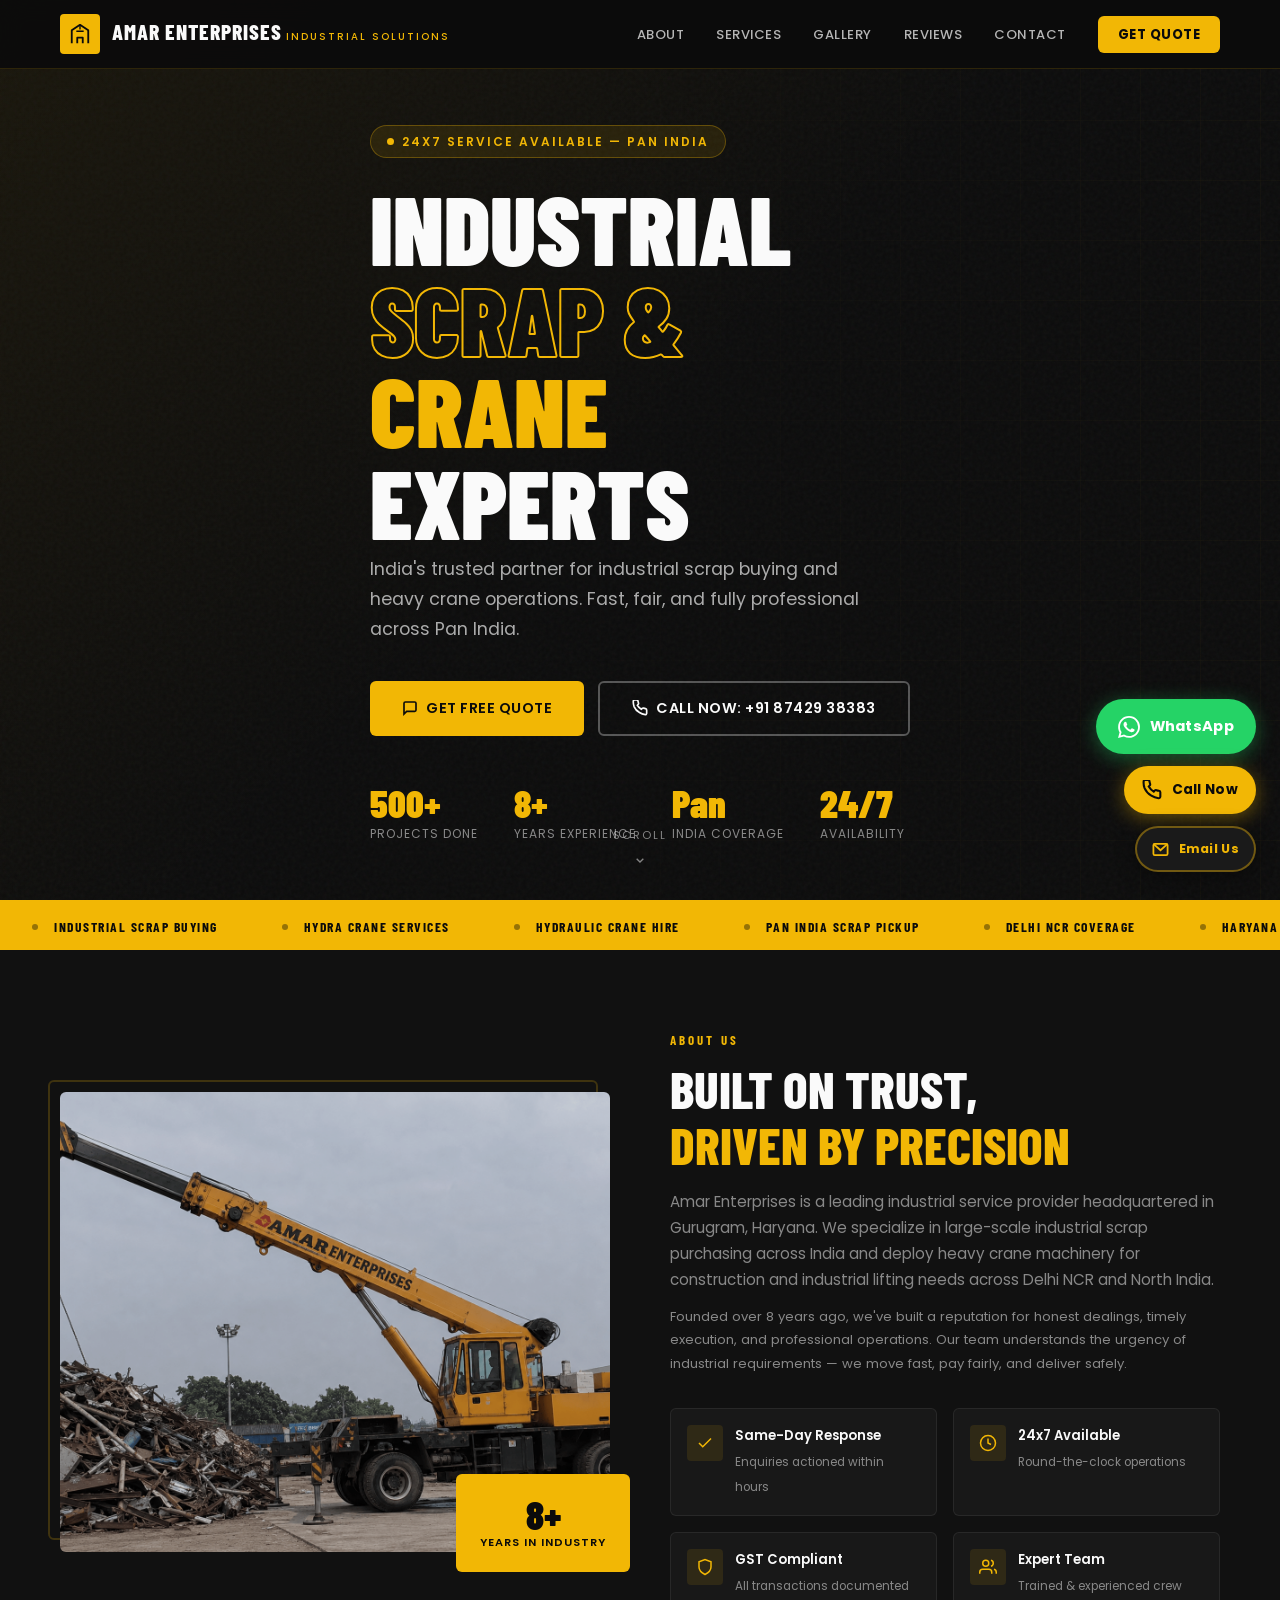
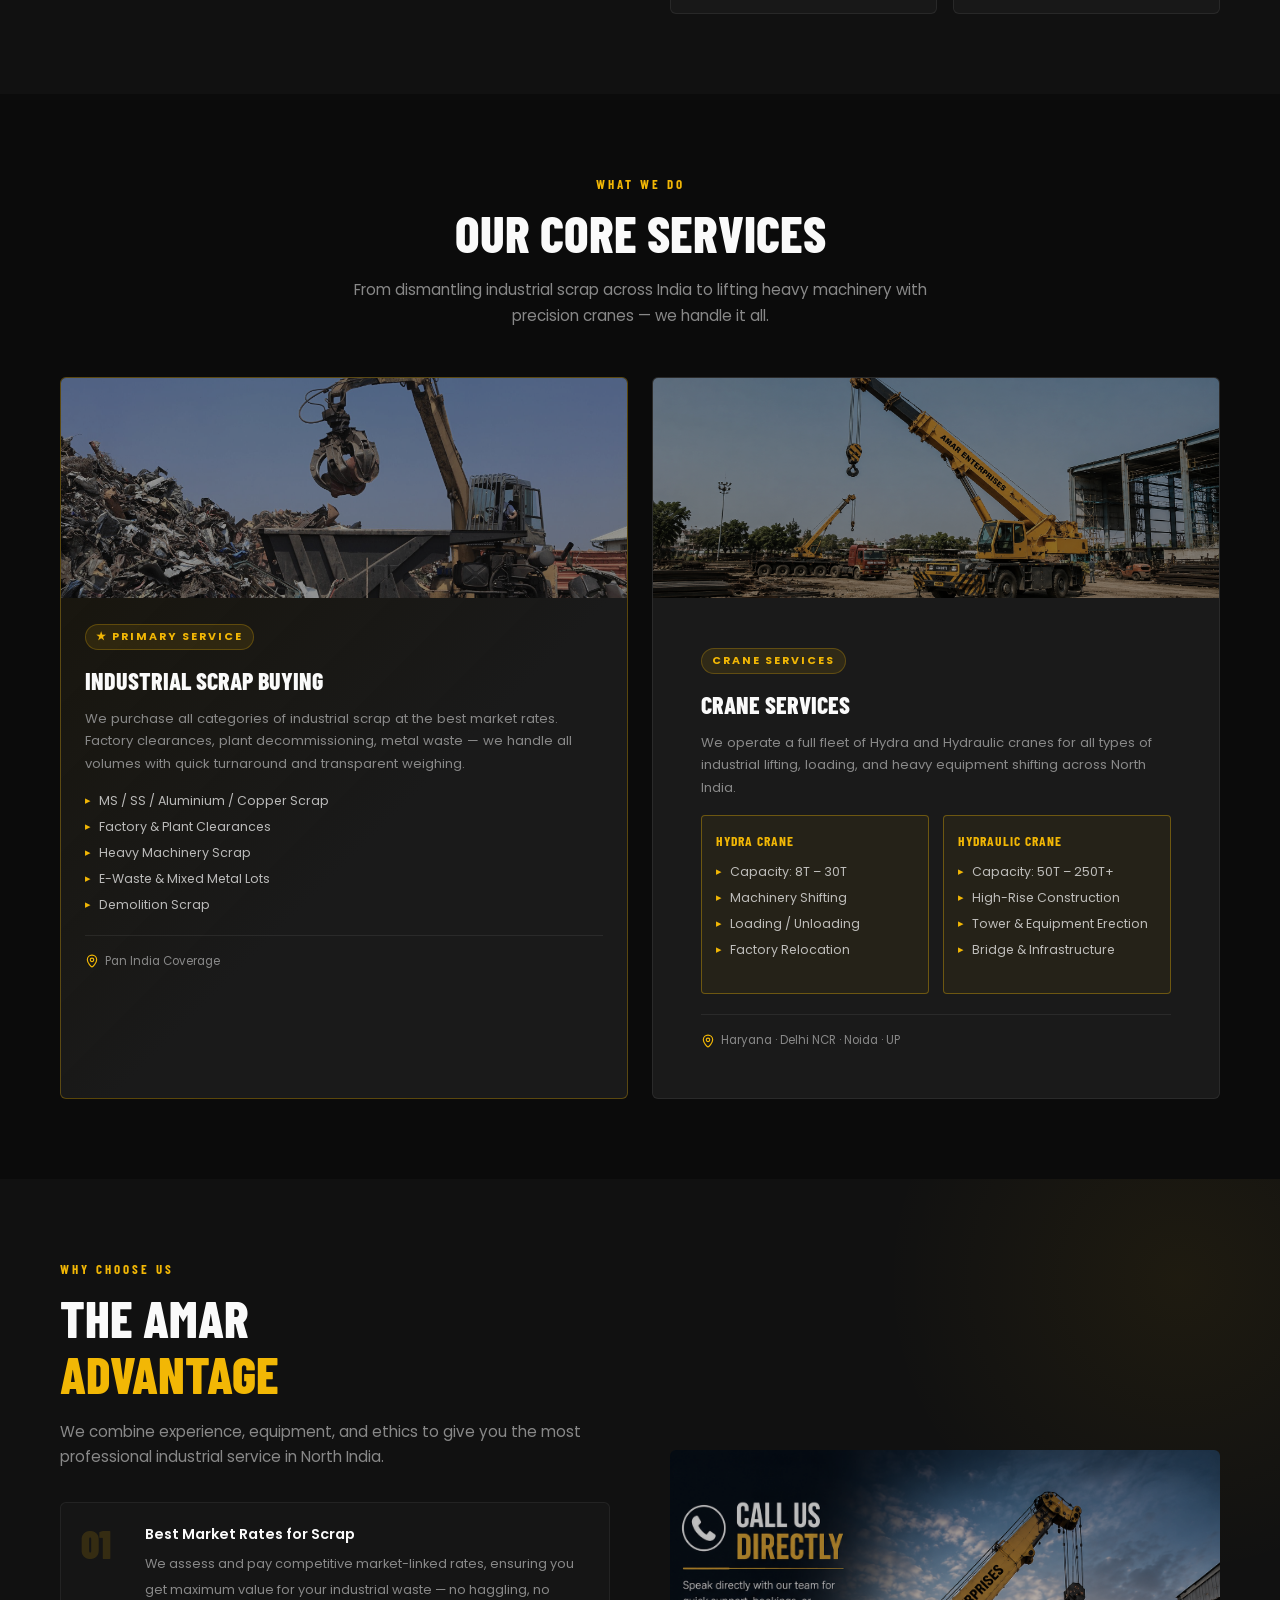
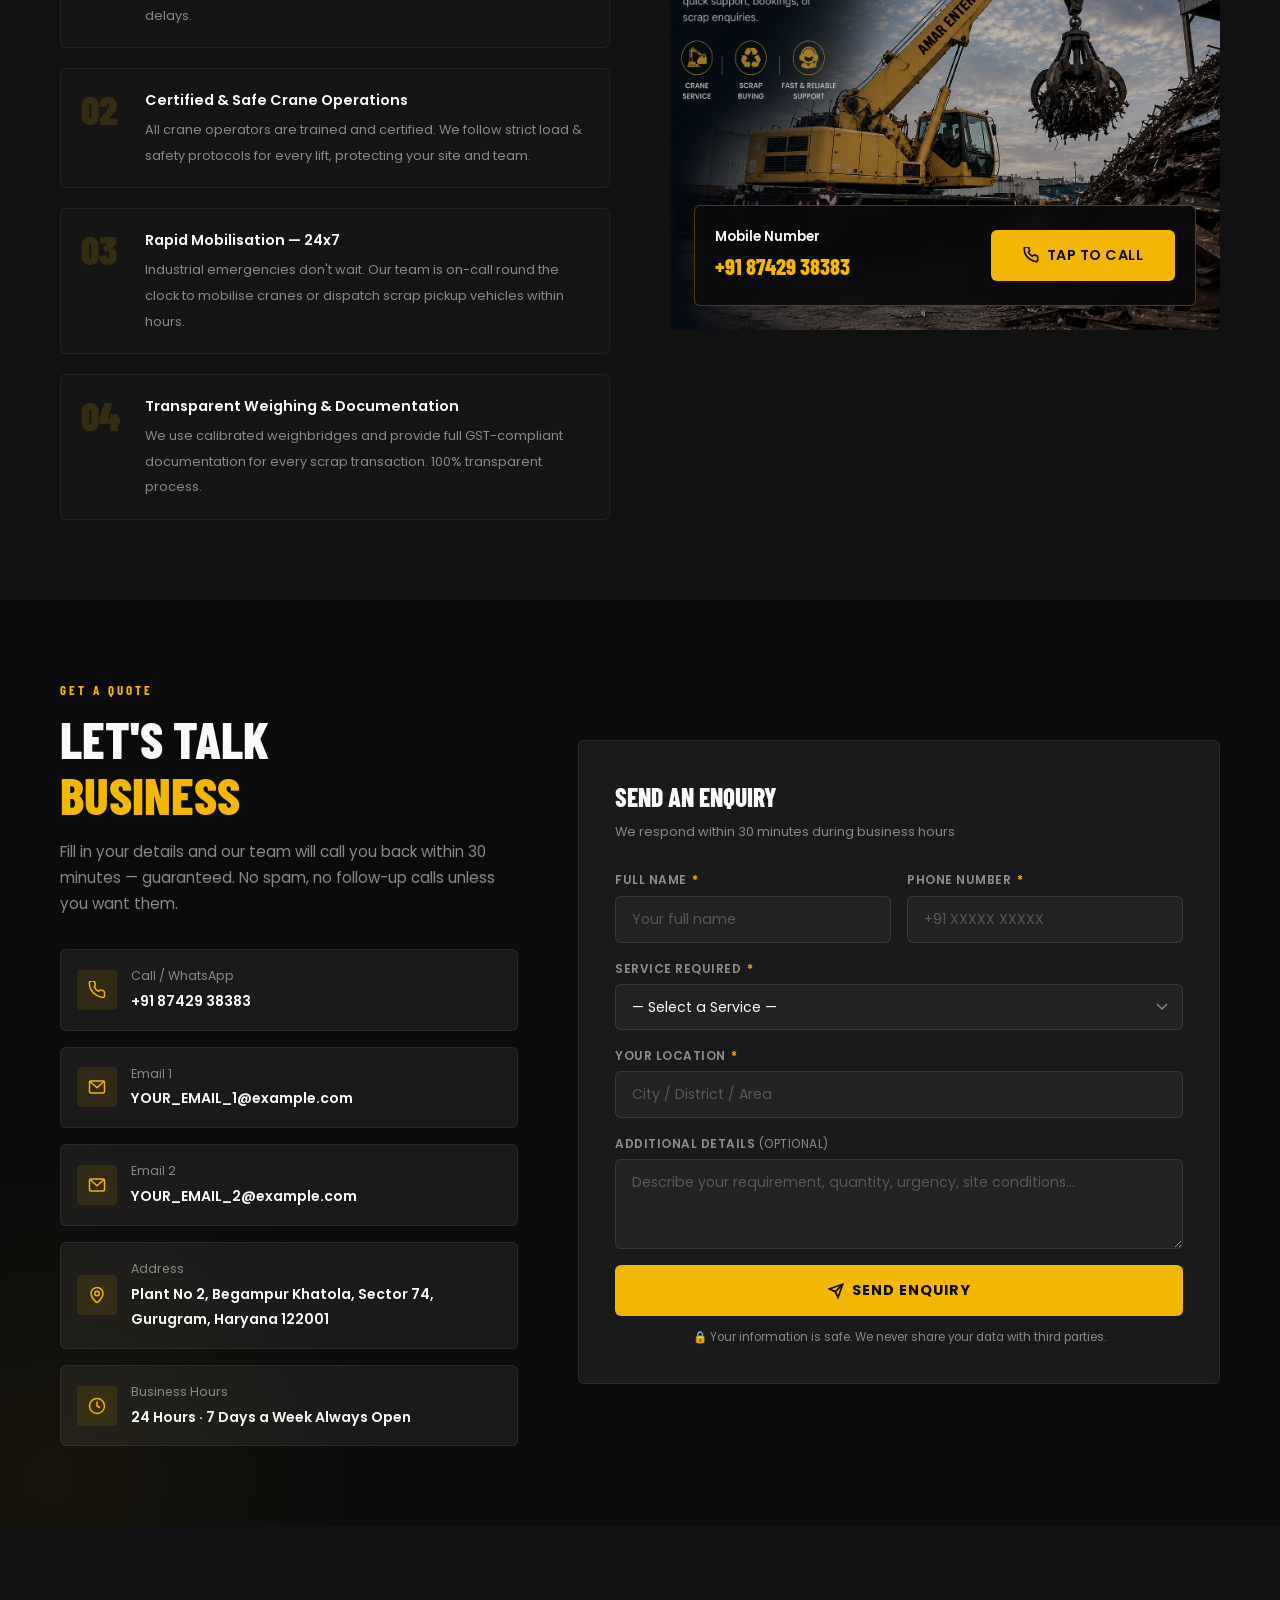
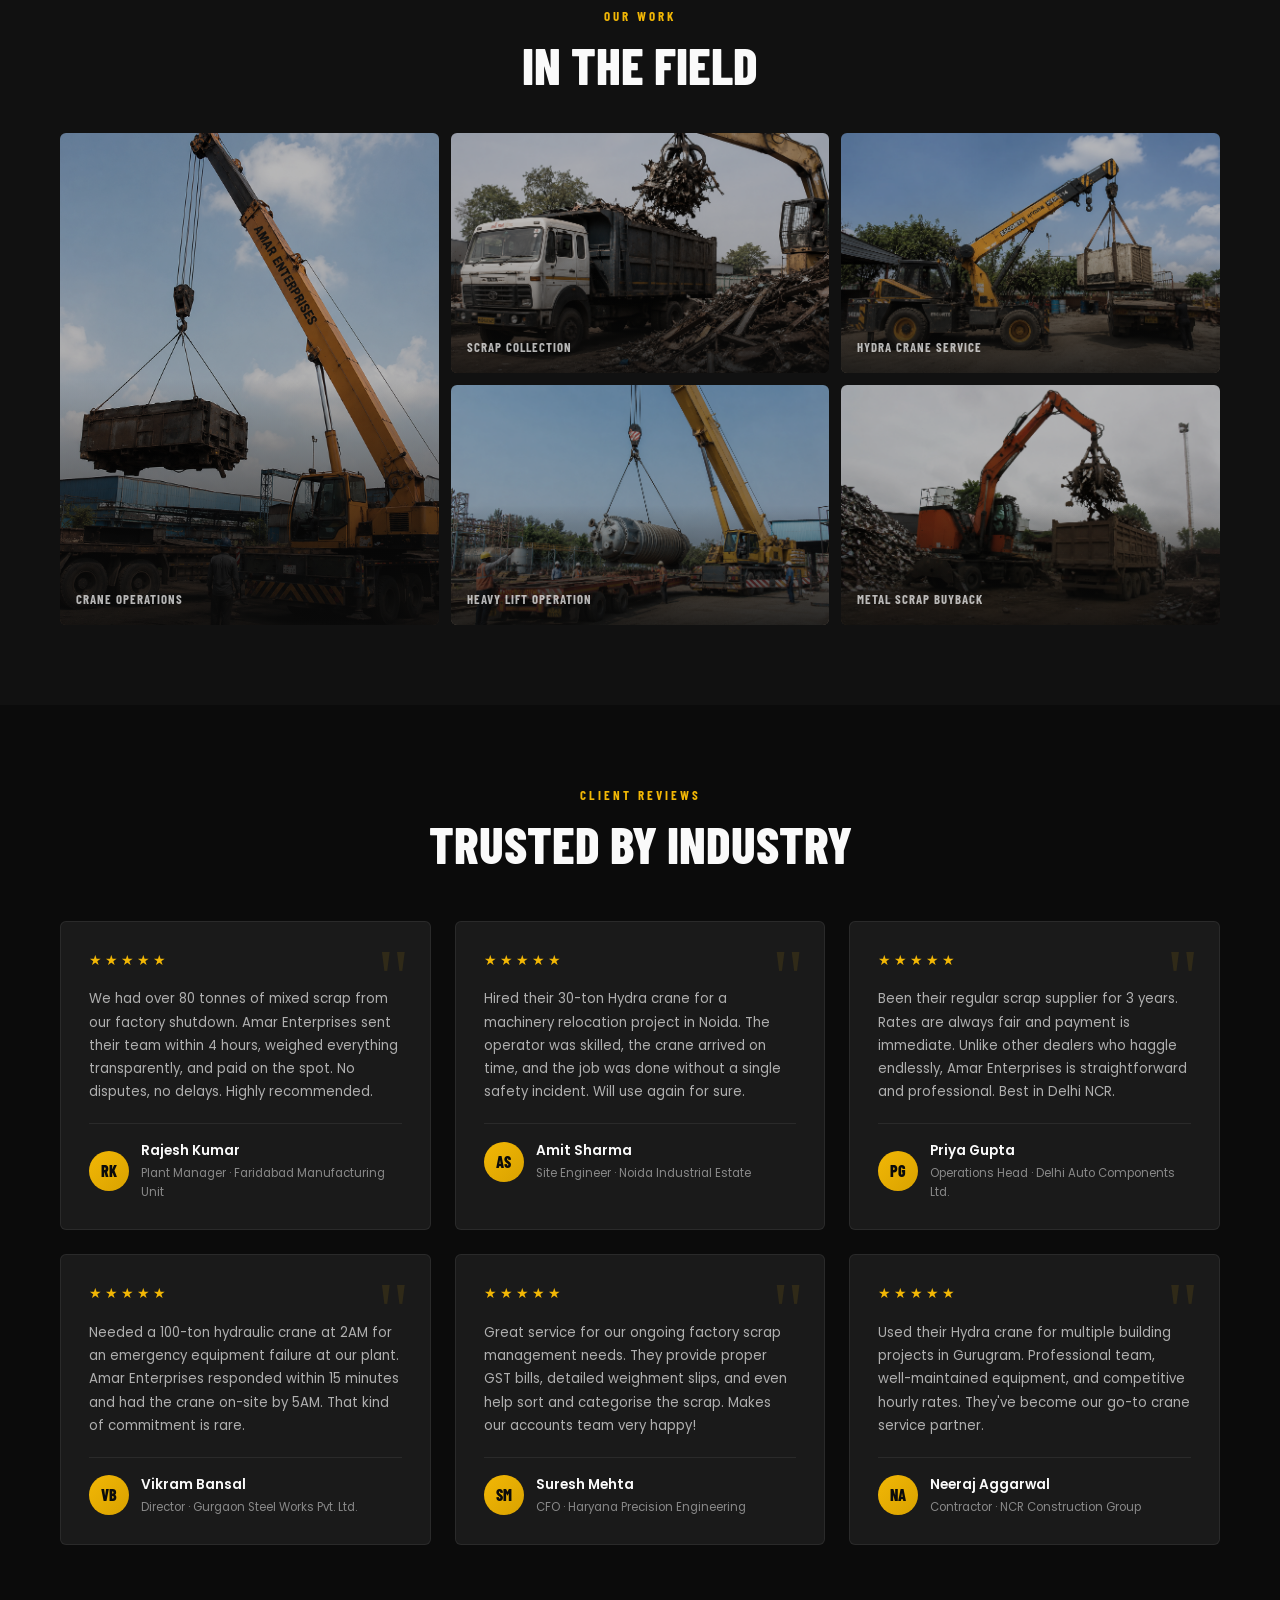
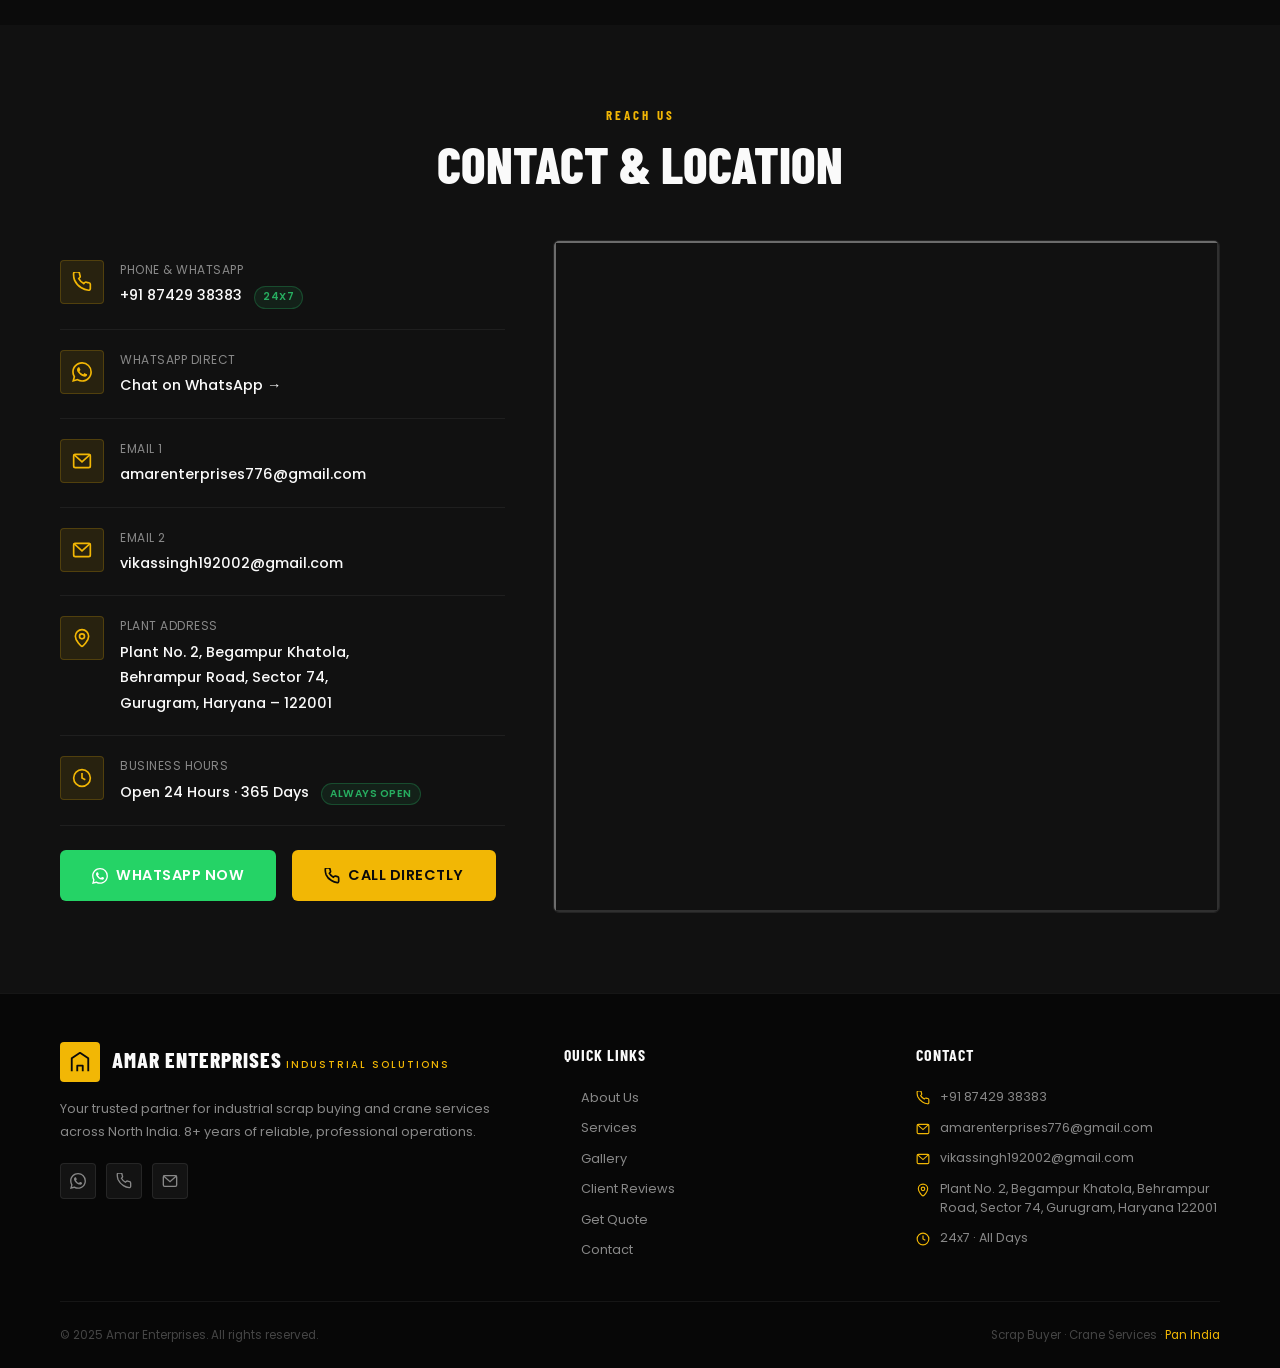
==== index.html @ 246f157a "Add files via upload" ====
<!DOCTYPE html>
<html lang="en">
<head>
  <meta charset="UTF-8" />
  <meta name="viewport" content="width=device-width, initial-scale=1.0" />
  <title>Amar Enterprises | Industrial Scrap Buyer & Crane Services – Pan India</title>
  <meta name="description" content="Amar Enterprises offers industrial scrap buying across India and Hydra/Hydraulic Crane Services in Haryana, Delhi NCR, Noida & UP. 24x7 service. Call +91 8742938383." />
  <meta name="keywords" content="scrap buyer India, industrial scrap buying, hydra crane hire, hydraulic crane service, crane Gurugram, scrap dealer Haryana, crane service Delhi NCR" />
  <meta property="og:title" content="Amar Enterprises | Scrap Buying & Crane Services" />
  <meta property="og:description" content="Pan India scrap buying. Crane services in Delhi NCR, Haryana, Noida & UP. 24x7 availability." />
  <meta property="og:type" content="website" />
  <link rel="preconnect" href="https://fonts.googleapis.com" />
  <link rel="preconnect" href="https://fonts.gstatic.com" crossorigin />
  <link href="https://fonts.googleapis.com/css2?family=Barlow+Condensed:wght@400;600;700;800;900&family=Poppins:wght@300;400;500;600;700&display=swap" rel="stylesheet" />
  <link rel="stylesheet" href="styles.css" />
</head>
<body>

  <!-- ===== HEADER ===== -->
  <header id="header">
    <div class="container">
      <nav class="nav-inner">
        <a href="#hero" class="logo">
          <div class="logo-icon">
            <svg viewBox="0 0 24 24" fill="none" xmlns="http://www.w3.org/2000/svg">
              <path d="M3 22V8l9-6 9 6v14" stroke="#0B0B0B" stroke-width="2" stroke-linejoin="round"/>
              <path d="M9 22V16h6v6" stroke="#0B0B0B" stroke-width="2" stroke-linejoin="round"/>
              <path d="M12 3v4M8 9h8" stroke="#0B0B0B" stroke-width="1.5"/>
            </svg>
          </div>
          <div class="logo-text">
            <span class="name">Amar Enterprises</span>
            <span class="tagline">Industrial Solutions</span>
          </div>
        </a>
        <div class="nav-links">
          <a href="#about">About</a>
          <a href="#services">Services</a>
          <a href="#gallery">Gallery</a>
          <a href="#testimonials">Reviews</a>
          <a href="#contact">Contact</a>
          <a href="#enquiry" class="nav-cta">Get Quote</a>
        </div>
        <button class="hamburger" id="hamburgerBtn" aria-label="Menu">
          <span></span><span></span><span></span>
        </button>
      </nav>
    </div>
  </header>

  <!-- MOBILE MENU -->
  <nav class="mobile-menu" id="mobileMenu">
    <a href="#about" onclick="closeMobileMenu()">About</a>
    <a href="#services" onclick="closeMobileMenu()">Services</a>
    <a href="#gallery" onclick="closeMobileMenu()">Gallery</a>
    <a href="#testimonials" onclick="closeMobileMenu()">Reviews</a>
    <a href="#contact" onclick="closeMobileMenu()">Contact</a>
    <a href="#enquiry" onclick="closeMobileMenu()" style="color:var(--yellow);font-weight:700;">Get Free Quote →</a>
  </nav>

  <!-- ===== HERO ===== -->
  <section id="hero">
    <div class="hero-bg-img"></div>
    <div class="hero-grid"></div>
    <div class="hero-bg"></div>
    <div class="noise-overlay"></div>
    <div class="container">
      <div class="hero-content">
        <div class="hero-badge">
          <span class="dot"></span>
          24x7 Service Available — Pan India
        </div>
        <h1 class="hero-title">
          Industrial
          <span class="accent-line">Scrap &</span>
          <span class="accent-line filled">Crane</span>
          Experts
        </h1>
        <p class="hero-subtitle">
          India's trusted partner for industrial scrap buying and heavy crane operations. Fast, fair, and fully professional across Pan India.
        </p>
        <div class="hero-actions">
          <a href="#enquiry" class="btn btn-primary">
            <svg width="16" height="16" viewBox="0 0 24 24" fill="none" stroke="currentColor" stroke-width="2.5"><path d="M21 15a2 2 0 01-2 2H7l-4 4V5a2 2 0 012-2h14a2 2 0 012 2z"/></svg>
            Get Free Quote
          </a>
          <a href="tel:+918742938383" class="btn btn-outline">
            <svg width="16" height="16" viewBox="0 0 24 24" fill="none" stroke="currentColor" stroke-width="2.5"><path d="M22 16.92v3a2 2 0 01-2.18 2 19.79 19.79 0 01-8.63-3.07A19.5 19.5 0 013.07 9.81 19.79 19.79 0 012 1.18 2 2 0 014 0h3a2 2 0 012 1.72c.127.96.361 1.903.7 2.81a2 2 0 01-.45 2.11L8.09 7.91a16 16 0 006 6l1.27-1.27a2 2 0 012.11-.45c.907.339 1.85.573 2.81.7A2 2 0 0122 14.9v2.02z"/></svg>
            Call Now: +91 87429 38383
          </a>
        </div>
        <div class="hero-stats">
          <div class="stat-item">
            <span class="stat-num">500+</span>
            <span class="stat-label">Projects Done</span>
          </div>
          <div class="stat-item">
            <span class="stat-num">8+</span>
            <span class="stat-label">Years Experience</span>
          </div>
          <div class="stat-item">
            <span class="stat-num">Pan</span>
            <span class="stat-label">India Coverage</span>
          </div>
          <div class="stat-item">
            <span class="stat-num">24/7</span>
            <span class="stat-label">Availability</span>
          </div>
        </div>
      </div>
    </div>
    <div class="hero-scroll">
      <span>Scroll</span>
      <svg width="16" height="16" viewBox="0 0 24 24" fill="none" stroke="currentColor" stroke-width="2"><path d="M7 10l5 5 5-5"/></svg>
    </div>
  </section>

  <!-- ===== TICKER ===== -->
  <div class="ticker">
    <div class="ticker-inner">
      <span class="ticker-item"><span class="ticker-dot"></span> Industrial Scrap Buying</span>
      <span class="ticker-item"><span class="ticker-dot"></span> Hydra Crane Services</span>
      <span class="ticker-item"><span class="ticker-dot"></span> Hydraulic Crane Hire</span>
      <span class="ticker-item"><span class="ticker-dot"></span> Pan India Scrap Pickup</span>
      <span class="ticker-item"><span class="ticker-dot"></span> Delhi NCR Coverage</span>
      <span class="ticker-item"><span class="ticker-dot"></span> Haryana Operations</span>
      <span class="ticker-item"><span class="ticker-dot"></span> 24x7 Availability</span>
      <span class="ticker-item"><span class="ticker-dot"></span> Competitive Rates</span>
      <span class="ticker-item"><span class="ticker-dot"></span> Industrial Scrap Buying</span>
      <span class="ticker-item"><span class="ticker-dot"></span> Hydra Crane Services</span>
      <span class="ticker-item"><span class="ticker-dot"></span> Hydraulic Crane Hire</span>
      <span class="ticker-item"><span class="ticker-dot"></span> Pan India Scrap Pickup</span>
      <span class="ticker-item"><span class="ticker-dot"></span> Delhi NCR Coverage</span>
      <span class="ticker-item"><span class="ticker-dot"></span> Haryana Operations</span>
      <span class="ticker-item"><span class="ticker-dot"></span> 24x7 Availability</span>
      <span class="ticker-item"><span class="ticker-dot"></span> Competitive Rates</span>
    </div>
  </div>

  <!-- ===== ABOUT ===== -->
  <section id="about" class="section-pad">
    <div class="container">
      <div class="about-grid">
        <div class="about-img-wrap">
          <div class="about-frame"></div>
          <img src="About Section.png" alt="Industrial operations at Amar Enterprises" class="about-img-main" loading="lazy" />
          <div class="about-img-badge">
            <div class="big">8+</div>
            <div class="small">Years in Industry</div>
          </div>
        </div>
        <div class="about-content">
          <span class="section-label">About Us</span>
          <h2 class="section-title">Built on Trust,<br><span class="yellow">Driven by Precision</span></h2>
          <p class="section-subtitle">
            Amar Enterprises is a leading industrial service provider headquartered in Gurugram, Haryana. We specialize in large-scale industrial scrap purchasing across India and deploy heavy crane machinery for construction and industrial lifting needs across Delhi NCR and North India.
          </p>
          <p style="font-size:0.82rem;color:var(--grey-light);line-height:1.8;margin-top:12px;">
            Founded over 8 years ago, we've built a reputation for honest dealings, timely execution, and professional operations. Our team understands the urgency of industrial requirements — we move fast, pay fairly, and deliver safely.
          </p>
          <div class="about-features">
            <div class="about-feature">
              <div class="feature-icon">
                <svg viewBox="0 0 24 24" fill="none" stroke="currentColor" stroke-width="2"><polyline points="20 6 9 17 4 12"/></svg>
              </div>
              <div class="feature-text">
                <strong>Same-Day Response</strong>
                <span>Enquiries actioned within hours</span>
              </div>
            </div>
            <div class="about-feature">
              <div class="feature-icon">
                <svg viewBox="0 0 24 24" fill="none" stroke="currentColor" stroke-width="2"><circle cx="12" cy="12" r="10"/><polyline points="12 6 12 12 16 14"/></svg>
              </div>
              <div class="feature-text">
                <strong>24x7 Available</strong>
                <span>Round-the-clock operations</span>
              </div>
            </div>
            <div class="about-feature">
              <div class="feature-icon">
                <svg viewBox="0 0 24 24" fill="none" stroke="currentColor" stroke-width="2"><path d="M12 22s8-4 8-10V5l-8-3-8 3v7c0 6 8 10 8 10z"/></svg>
              </div>
              <div class="feature-text">
                <strong>GST Compliant</strong>
                <span>All transactions documented</span>
              </div>
            </div>
            <div class="about-feature">
              <div class="feature-icon">
                <svg viewBox="0 0 24 24" fill="none" stroke="currentColor" stroke-width="2"><path d="M17 21v-2a4 4 0 00-4-4H5a4 4 0 00-4 4v2"/><circle cx="9" cy="7" r="4"/><path d="M23 21v-2a4 4 0 00-3-3.87"/><path d="M16 3.13a4 4 0 010 7.75"/></svg>
              </div>
              <div class="feature-text">
                <strong>Expert Team</strong>
                <span>Trained & experienced crew</span>
              </div>
            </div>
          </div>
        </div>
      </div>
    </div>
  </section>

  <!-- ===== SERVICES ===== -->
  <section id="services" class="section-pad">
    <div class="container">
      <div class="services-header text-center">
        <span class="section-label">What We Do</span>
        <h2 class="section-title">Our Core Services</h2>
        <p class="section-subtitle" style="margin:0 auto;">
          From dismantling industrial scrap across India to lifting heavy machinery with precision cranes — we handle it all.
        </p>
      </div>
      <div class="services-grid">

        <!-- ============================================
             SERVICE CARD 1: INDUSTRIAL SCRAP BUYING
             ============================================ -->
        <div class="service-card featured">
          <img src="Scrap_service_1.jpg" alt="Industrial scrap buying services" class="service-card-img" loading="lazy" />
          <div class="service-card-body">
            <span class="service-tag">★ Primary Service</span>
            <h3>Industrial Scrap Buying</h3>
            <p>We purchase all categories of industrial scrap at the best market rates. Factory clearances, plant decommissioning, metal waste — we handle all volumes with quick turnaround and transparent weighing.</p>
            <ul class="service-list">
              <li>MS / SS / Aluminium / Copper Scrap</li>
              <li>Factory & Plant Clearances</li>
              <li>Heavy Machinery Scrap</li>
              <li>E-Waste & Mixed Metal Lots</li>
              <li>Demolition Scrap</li>
            </ul>
            <div class="service-area">
              <svg viewBox="0 0 24 24" fill="none" stroke="currentColor" stroke-width="2"><circle cx="12" cy="10" r="3"/><path d="M12 2a8 8 0 00-8 8c0 5.4 7 12 8 12s8-6.6 8-12a8 8 0 00-8-8z"/></svg>
              Pan India Coverage
            </div>
          </div>
        </div>

        <!-- ============================================
             SERVICE CARD 2: CRANE SERVICES
             📸 Replace src="" with your crane image path
             ============================================ -->
        <div class="service-card">
          <!-- 📸 REPLACE IMAGE: set src="your-crane-photo.jpg" -->
          <img src="Crane_Service.png" alt="Hydraulic crane hire" class="service-card-img" loading="lazy" />
          <div class="service-card-body">
          <div class="service-card-body">
            <span class="service-tag">Crane Services</span>
            <h3>Crane Services</h3>
            <p>We operate a full fleet of Hydra and Hydraulic cranes for all types of industrial lifting, loading, and heavy equipment shifting across North India.</p>
            <!-- Both sub-boxes: equal yellow border highlight -->
            <div style="display:grid;grid-template-columns:1fr 1fr;gap:14px;margin-bottom:20px;">
              <div style="background:rgba(242,183,5,0.05);border:1px solid rgba(242,183,5,0.35);border-radius:4px;padding:14px;">
                <div style="font-family:var(--font-display);font-size:0.85rem;font-weight:700;color:var(--yellow);letter-spacing:1px;text-transform:uppercase;margin-bottom:10px;">Hydra Crane</div>
                <ul class="service-list">
                  <li>Capacity: 8T – 30T</li>
                  <li>Machinery Shifting</li>
                  <li>Loading / Unloading</li>
                  <li>Factory Relocation</li>
                </ul>
              </div>
              <div style="background:rgba(242,183,5,0.05);border:1px solid rgba(242,183,5,0.35);border-radius:4px;padding:14px;">
                <div style="font-family:var(--font-display);font-size:0.85rem;font-weight:700;color:var(--yellow);letter-spacing:1px;text-transform:uppercase;margin-bottom:10px;">Hydraulic Crane</div>
                <ul class="service-list">
                  <li>Capacity: 50T – 250T+</li>
                  <li>High-Rise Construction</li>
                  <li>Tower &amp; Equipment Erection</li>
                  <li>Bridge &amp; Infrastructure</li>
                </ul>
              </div>
            </div>
            <div class="service-area">
              <svg viewBox="0 0 24 24" fill="none" stroke="currentColor" stroke-width="2"><circle cx="12" cy="10" r="3"/><path d="M12 2a8 8 0 00-8 8c0 5.4 7 12 8 12s8-6.6 8-12a8 8 0 00-8-8z"/></svg>
              Haryana · Delhi NCR · Noida · UP
            </div>
          </div>
        </div>

      </div>
    </div>
  </section>

  <!-- ===== WHY CHOOSE US ===== -->
  <section id="why" class="section-pad">
    <div class="why-bg"></div>
    <div class="container">
      <div class="why-grid">
        <div>
          <span class="section-label">Why Choose Us</span>
          <h2 class="section-title">The Amar<br><span class="yellow">Advantage</span></h2>
          <p class="section-subtitle" style="margin-bottom:32px;">
            We combine experience, equipment, and ethics to give you the most professional industrial service in North India.
          </p>
          <div class="why-items">
            <div class="why-item">
              <div class="why-num">01</div>
              <div class="why-text">
                <strong>Best Market Rates for Scrap</strong>
                <span>We assess and pay competitive market-linked rates, ensuring you get maximum value for your industrial waste — no haggling, no delays.</span>
              </div>
            </div>
            <div class="why-item">
              <div class="why-num">02</div>
              <div class="why-text">
                <strong>Certified & Safe Crane Operations</strong>
                <span>All crane operators are trained and certified. We follow strict load & safety protocols for every lift, protecting your site and team.</span>
              </div>
            </div>
            <div class="why-item">
              <div class="why-num">03</div>
              <div class="why-text">
                <strong>Rapid Mobilisation — 24x7</strong>
                <span>Industrial emergencies don't wait. Our team is on-call round the clock to mobilise cranes or dispatch scrap pickup vehicles within hours.</span>
              </div>
            </div>
            <div class="why-item">
              <div class="why-num">04</div>
              <div class="why-text">
                <strong>Transparent Weighing & Documentation</strong>
                <span>We use calibrated weighbridges and provide full GST-compliant documentation for every scrap transaction. 100% transparent process.</span>
              </div>
            </div>
          </div>
        </div>
        <div class="why-image-wrap">
          <img src="Call.png" alt="Industrial crane operations" class="why-image" loading="lazy" />
          <div class="why-cta-box">
            <div class="call-text">
              <strong>Mobile Number</strong>
              <span>+91 87429 38383</span>
            </div>
            <a href="tel:+918742938383" class="btn btn-primary" style="flex-shrink:0;">
              <svg width="16" height="16" viewBox="0 0 24 24" fill="none" stroke="currentColor" stroke-width="2.5"><path d="M22 16.92v3a2 2 0 01-2.18 2 19.79 19.79 0 01-8.63-3.07A19.5 19.5 0 013.07 9.81 19.79 19.79 0 012 1.18 2 2 0 014 0h3a2 2 0 012 1.72c.127.96.361 1.903.7 2.81a2 2 0 01-.45 2.11L8.09 7.91a16 16 0 006 6l1.27-1.27a2 2 0 012.11-.45c.907.339 1.85.573 2.81.7A2 2 0 0122 14.9v2.02z"/></svg>
              Tap to Call
            </a>
          </div>
        </div>
      </div>
    </div>
  </section>

  <!-- ===== ENQUIRY FORM ===== -->
  <section id="enquiry" class="section-pad">
    <div class="enquiry-bg"></div>
    <div class="container">
      <div class="enquiry-grid">
        <div class="enquiry-left">
          <span class="section-label">Get A Quote</span>
          <h2 class="section-title">Let's Talk<br><span class="yellow">Business</span></h2>
          <p class="section-subtitle">
            Fill in your details and our team will call you back within 30 minutes — guaranteed. No spam, no follow-up calls unless you want them.
          </p>
          <div class="contact-quick">
            <a href="tel:+918742938383" class="contact-quick-item" style="text-decoration:none;">
              <div class="contact-icon">
                <svg viewBox="0 0 24 24" fill="none" stroke="currentColor" stroke-width="2"><path d="M22 16.92v3a2 2 0 01-2.18 2 19.79 19.79 0 01-8.63-3.07A19.5 19.5 0 013.07 9.81 19.79 19.79 0 012 1.18 2 2 0 014 0h3a2 2 0 012 1.72c.127.96.361 1.903.7 2.81a2 2 0 01-.45 2.11L8.09 7.91a16 16 0 006 6l1.27-1.27a2 2 0 012.11-.45c.907.339 1.85.573 2.81.7A2 2 0 0122 14.9v2.02z"/></svg>
              </div>
              <div>
                <strong>Call / WhatsApp</strong>
                <span>+91 87429 38383</span>
              </div>
            </a>
            <a href="mailto:YOUR_EMAIL_1@example.com" class="contact-quick-item" style="text-decoration:none;">
              <div class="contact-icon">
                <svg viewBox="0 0 24 24" fill="none" stroke="currentColor" stroke-width="2"><rect x="2" y="4" width="20" height="16" rx="2"/><polyline points="2,4 12,13 22,4"/></svg>
              </div>
              <div>
                <strong>Email 1</strong>
                <span>YOUR_EMAIL_1@example.com</span>
              </div>
            </a>
            <a href="mailto:YOUR_EMAIL_2@example.com" class="contact-quick-item" style="text-decoration:none;">
              <div class="contact-icon">
                <svg viewBox="0 0 24 24" fill="none" stroke="currentColor" stroke-width="2"><rect x="2" y="4" width="20" height="16" rx="2"/><polyline points="2,4 12,13 22,4"/></svg>
              </div>
              <div>
                <strong>Email 2</strong>
                <span>YOUR_EMAIL_2@example.com</span>
              </div>
            </a>
            <div class="contact-quick-item">
              <div class="contact-icon">
                <svg viewBox="0 0 24 24" fill="none" stroke="currentColor" stroke-width="2"><circle cx="12" cy="10" r="3"/><path d="M12 2a8 8 0 00-8 8c0 5.4 7 12 8 12s8-6.6 8-12a8 8 0 00-8-8z"/></svg>
              </div>
              <div>
                <strong>Address</strong>
                <span>Plant No 2, Begampur Khatola, Sector 74, Gurugram, Haryana 122001</span>
              </div>
            </div>
            <div class="contact-quick-item">
              <div class="contact-icon">
                <svg viewBox="0 0 24 24" fill="none" stroke="currentColor" stroke-width="2"><circle cx="12" cy="12" r="10"/><polyline points="12 6 12 12 16 14"/></svg>
              </div>
              <div>
                <strong>Business Hours</strong>
                <span>24 Hours · 7 Days a Week <span class="badge">Always Open</span></span>
              </div>
            </div>
          </div>
        </div>

        <div class="enquiry-form" id="formWrap" style="margin-top:60px;">
          <div id="formContent">
            <div class="form-header">
              <h3>Send an Enquiry</h3>
              <p>We respond within 30 minutes during business hours</p>
            </div>
            <div id="formErrorMsg" class="form-error-msg">
              Something went wrong. Please try again or call us directly.
            </div>
            <form id="enquiryForm" novalidate>
              <div class="form-row">
                <div class="form-group">
                  <label for="f_name">Full Name <span class="req">*</span></label>
                  <input type="text" id="f_name" name="name" class="form-control" placeholder="Your full name" autocomplete="name" />
                  <span class="field-error" id="err_name">Please enter your name</span>
                </div>
                <div class="form-group">
                  <label for="f_phone">Phone Number <span class="req">*</span></label>
                  <input type="tel" id="f_phone" name="phone" class="form-control" placeholder="+91 XXXXX XXXXX" autocomplete="tel" />
                  <span class="field-error" id="err_phone">Enter a valid 10-digit number</span>
                </div>
              </div>
              <div class="form-group">
                <label for="f_service">Service Required <span class="req">*</span></label>
                <select id="f_service" name="service" class="form-control">
                  <option value="">— Select a Service —</option>
                  <option value="Scrap Pickup">Scrap Pickup</option>
                  <option value="Hydra Crane">Hydra Crane</option>
                  <option value="Hydraulic Crane">Hydraulic Crane</option>
                </select>
                <span class="field-error" id="err_service">Please select a service</span>
              </div>

              <div class="form-group conditional-field" id="field_scrap">
                <label for="f_scrap_type">Scrap Type <span class="req">*</span></label>
                <select id="f_scrap_type" name="scrapType" class="form-control">
                  <option value="">— Select Scrap Type —</option>
                  <option value="MS (Mild Steel)">MS (Mild Steel)</option>
                  <option value="SS (Stainless Steel)">SS (Stainless Steel)</option>
                  <option value="Aluminium">Aluminium</option>
                  <option value="Copper / Brass">Copper / Brass</option>
                  <option value="Cast Iron">Cast Iron</option>
                  <option value="Mixed Metal">Mixed Metal</option>
                  <option value="E-Waste">E-Waste</option>
                  <option value="Machinery Scrap">Machinery Scrap</option>
                  <option value="Other">Other</option>
                </select>
                <span class="field-error" id="err_scrap">Please select scrap type</span>
              </div>

              <div class="form-group conditional-field" id="field_capacity">
                <label for="f_capacity">Lifting Capacity Required <span class="req">*</span></label>
                <select id="f_capacity" name="capacity" class="form-control">
                  <option value="">— Select Capacity —</option>
                  <option value="Up to 5 Ton">Up to 5 Ton</option>
                  <option value="5 – 10 Ton">5 – 10 Ton</option>
                  <option value="10 – 20 Ton">10 – 20 Ton</option>
                  <option value="20 – 50 Ton">20 – 50 Ton</option>
                  <option value="50 – 100 Ton">50 – 100 Ton</option>
                  <option value="100 Ton+">100 Ton+</option>
                  <option value="Not Sure">Not Sure (advise me)</option>
                </select>
                <span class="field-error" id="err_capacity">Please select capacity</span>
              </div>

              <div class="form-group">
                <label for="f_location">Your Location <span class="req">*</span></label>
                <input type="text" id="f_location" name="location" class="form-control" placeholder="City / District / Area" autocomplete="address-level2" />
                <span class="field-error" id="err_location">Please enter your location</span>
              </div>
              <div class="form-group">
                <label for="f_message">Additional Details <span style="color:var(--grey-light);font-weight:400;">(Optional)</span></label>
                <textarea id="f_message" name="message" class="form-control" placeholder="Describe your requirement, quantity, urgency, site conditions…"></textarea>
              </div>

              <button type="submit" class="form-submit" id="submitBtn">
                <svg width="16" height="16" viewBox="0 0 24 24" fill="none" stroke="currentColor" stroke-width="2.5" id="submitIcon"><line x1="22" y1="2" x2="11" y2="13"/><polygon points="22 2 15 22 11 13 2 9 22 2"/></svg>
                <div class="spinner" id="submitSpinner"></div>
                <span id="submitText">Send Enquiry</span>
              </button>
              <p class="form-note">🔒 Your information is safe. We never share your data with third parties.</p>
            </form>
          </div>

          <div class="form-success" id="formSuccess">
            <div class="check">
              <svg width="28" height="28" viewBox="0 0 24 24" fill="none" stroke="currentColor" stroke-width="2.5"><polyline points="20 6 9 17 4 12"/></svg>
            </div>
            <h4>Enquiry Received!</h4>
            <p>Thank you! Our team will call you back within <strong>30 minutes</strong>. For urgent help, call or WhatsApp us directly.</p>
            <div style="display:flex;gap:12px;justify-content:center;flex-wrap:wrap;">
              <a href="https://wa.me/918742938383?text=Hello%20Amar%20Enterprises,%20I%20just%20submitted%20an%20enquiry%20from%20your%20website.%20Please%20get%20back%20to%20me%20ASAP." class="btn btn-whatsapp" target="_blank" rel="noopener">
                <svg width="16" height="16" viewBox="0 0 24 24" fill="currentColor"><path d="M17.472 14.382c-.297-.149-1.758-.867-2.03-.967-.273-.099-.471-.148-.67.15-.197.297-.767.966-.94 1.164-.173.199-.347.223-.644.075-.297-.15-1.255-.463-2.39-1.475-.883-.788-1.48-1.761-1.653-2.059-.173-.297-.018-.458.13-.606.134-.133.298-.347.446-.52.149-.174.198-.298.298-.497.099-.198.05-.371-.025-.52-.075-.149-.669-1.612-.916-2.207-.242-.579-.487-.5-.669-.51-.173-.008-.371-.01-.57-.01-.198 0-.52.074-.792.372-.272.297-1.04 1.016-1.04 2.479 0 1.462 1.065 2.875 1.213 3.074.149.198 2.096 3.2 5.077 4.487.709.306 1.262.489 1.694.625.712.227 1.36.195 1.871.118.571-.085 1.758-.719 2.006-1.413.248-.694.248-1.289.173-1.413-.074-.124-.272-.198-.57-.347m-5.421 7.403h-.004a9.87 9.87 0 01-5.031-1.378l-.361-.214-3.741.982.998-3.648-.235-.374a9.86 9.86 0 01-1.51-5.26c.001-5.45 4.436-9.884 9.888-9.884 2.64 0 5.122 1.03 6.988 2.898a9.825 9.825 0 012.893 6.994c-.003 5.45-4.437 9.884-9.885 9.884m8.413-18.297A11.815 11.815 0 0012.05 0C5.495 0 .16 5.335.157 11.892c0 2.096.547 4.142 1.588 5.945L.057 24l6.305-1.654a11.882 11.882 0 005.683 1.448h.005c6.554 0 11.89-5.335 11.893-11.893a11.821 11.821 0 00-3.48-8.413z"/></svg>
                WhatsApp Us
              </a>
              <a href="tel:+918742938383" class="btn btn-outline">
                <svg width="16" height="16" viewBox="0 0 24 24" fill="none" stroke="currentColor" stroke-width="2.5"><path d="M22 16.92v3a2 2 0 01-2.18 2 19.79 19.79 0 01-8.63-3.07A19.5 19.5 0 013.07 9.81 19.79 19.79 0 012 1.18 2 2 0 014 0h3a2 2 0 012 1.72c.127.96.361 1.903.7 2.81a2 2 0 01-.45 2.11L8.09 7.91a16 16 0 006 6l1.27-1.27a2 2 0 012.11-.45c.907.339 1.85.573 2.81.7A2 2 0 0122 14.9v2.02z"/></svg>
                Call Now
              </a>
            </div>
          </div>
        </div>

      </div>
    </div>
  </section>

  <!-- ===== GALLERY ===== -->
  <section id="gallery" class="section-pad">
    <div class="container">
      <div class="text-center" style="margin-bottom:40px;">
        <span class="section-label">Our Work</span>
        <h2 class="section-title">In the Field</h2>
      </div>
      <div class="gallery-grid">
        <div class="gallery-item">
          <img src="gallery1.png" alt="Industrial crane operations" loading="lazy" />
          <div class="overlay"><span>Crane Operations</span></div>
        </div>
        <div class="gallery-item">
          <img src="gallery2.png" alt="Scrap yard operations" loading="lazy" />
          <div class="overlay"><span>Scrap Collection</span></div>
        </div>
        <div class="gallery-item">
          <img src="gallery3.png" alt="Hydra crane at construction site" loading="lazy" />
          <div class="overlay"><span>Hydra Crane Service</span></div>
        </div>
        <div class="gallery-item">
          <img src="gallery4.png" alt="Heavy lift hydraulic crane" loading="lazy" />
          <div class="overlay"><span>Heavy Lift Operation</span></div>
        </div>
        <div class="gallery-item">
          <img src="gallery5.png" alt="Industrial metal scrap" loading="lazy" />
          <div class="overlay"><span>Metal Scrap Buyback</span></div>
        </div>
      </div>
    </div>
  </section>

  <!-- ===== TESTIMONIALS ===== -->
  <section id="testimonials" class="section-pad">
    <div class="container">
      <div class="text-center" style="margin-bottom:16px;">
        <span class="section-label">Client Reviews</span>
        <h2 class="section-title">Trusted by Industry</h2>
      </div>
      <div class="testimonials-grid">
        <div class="testimonial-card">
          <div class="stars"><span>★</span><span>★</span><span>★</span><span>★</span><span>★</span></div>
          <p class="testimonial-text">We had over 80 tonnes of mixed scrap from our factory shutdown. Amar Enterprises sent their team within 4 hours, weighed everything transparently, and paid on the spot. No disputes, no delays. Highly recommended.</p>
          <div class="testimonial-author">
            <div class="author-avatar">RK</div>
            <div>
              <div class="author-name">Rajesh Kumar</div>
              <div class="author-role">Plant Manager · Faridabad Manufacturing Unit</div>
            </div>
          </div>
        </div>
        <div class="testimonial-card">
          <div class="stars"><span>★</span><span>★</span><span>★</span><span>★</span><span>★</span></div>
          <p class="testimonial-text">Hired their 30-ton Hydra crane for a machinery relocation project in Noida. The operator was skilled, the crane arrived on time, and the job was done without a single safety incident. Will use again for sure.</p>
          <div class="testimonial-author">
            <div class="author-avatar">AS</div>
            <div>
              <div class="author-name">Amit Sharma</div>
              <div class="author-role">Site Engineer · Noida Industrial Estate</div>
            </div>
          </div>
        </div>
        <div class="testimonial-card">
          <div class="stars"><span>★</span><span>★</span><span>★</span><span>★</span><span>★</span></div>
          <p class="testimonial-text">Been their regular scrap supplier for 3 years. Rates are always fair and payment is immediate. Unlike other dealers who haggle endlessly, Amar Enterprises is straightforward and professional. Best in Delhi NCR.</p>
          <div class="testimonial-author">
            <div class="author-avatar">PG</div>
            <div>
              <div class="author-name">Priya Gupta</div>
              <div class="author-role">Operations Head · Delhi Auto Components Ltd.</div>
            </div>
          </div>
        </div>
        <div class="testimonial-card">
          <div class="stars"><span>★</span><span>★</span><span>★</span><span>★</span><span>★</span></div>
          <p class="testimonial-text">Needed a 100-ton hydraulic crane at 2AM for an emergency equipment failure at our plant. Amar Enterprises responded within 15 minutes and had the crane on-site by 5AM. That kind of commitment is rare.</p>
          <div class="testimonial-author">
            <div class="author-avatar">VB</div>
            <div>
              <div class="author-name">Vikram Bansal</div>
              <div class="author-role">Director · Gurgaon Steel Works Pvt. Ltd.</div>
            </div>
          </div>
        </div>
        <div class="testimonial-card">
          <div class="stars"><span>★</span><span>★</span><span>★</span><span>★</span><span>★</span></div>
          <p class="testimonial-text">Great service for our ongoing factory scrap management needs. They provide proper GST bills, detailed weighment slips, and even help sort and categorise the scrap. Makes our accounts team very happy!</p>
          <div class="testimonial-author">
            <div class="author-avatar">SM</div>
            <div>
              <div class="author-name">Suresh Mehta</div>
              <div class="author-role">CFO · Haryana Precision Engineering</div>
            </div>
          </div>
        </div>
        <div class="testimonial-card">
          <div class="stars"><span>★</span><span>★</span><span>★</span><span>★</span><span>★</span></div>
          <p class="testimonial-text">Used their Hydra crane for multiple building projects in Gurugram. Professional team, well-maintained equipment, and competitive hourly rates. They've become our go-to crane service partner.</p>
          <div class="testimonial-author">
            <div class="author-avatar">NA</div>
            <div>
              <div class="author-name">Neeraj Aggarwal</div>
              <div class="author-role">Contractor · NCR Construction Group</div>
            </div>
          </div>
        </div>
      </div>
    </div>
  </section>

  <!-- ===== CONTACT ===== -->
  <section id="contact" class="section-pad">
    <div class="container">
      <div class="text-center" style="margin-bottom:48px;">
        <span class="section-label">Reach Us</span>
        <h2 class="section-title">Contact &amp; Location</h2>
      </div>
      <div class="contact-grid">
        <div class="contact-details">
          <div class="contact-item">
            <div class="c-icon">
              <svg viewBox="0 0 24 24" fill="none" stroke="currentColor" stroke-width="2"><path d="M22 16.92v3a2 2 0 01-2.18 2 19.79 19.79 0 01-8.63-3.07A19.5 19.5 0 013.07 9.81 19.79 19.79 0 012 1.18 2 2 0 014 0h3a2 2 0 012 1.72c.127.96.361 1.903.7 2.81a2 2 0 01-.45 2.11L8.09 7.91a16 16 0 006 6l1.27-1.27a2 2 0 012.11-.45c.907.339 1.85.573 2.81.7A2 2 0 0122 14.9v2.02z"/></svg>
            </div>
            <div class="c-text">
              <strong>Phone &amp; WhatsApp</strong>
              <a href="tel:+918742938383">+91 87429 38383</a>
              <span class="badge">24x7</span>
            </div>
          </div>
          <div class="contact-item">
            <div class="c-icon">
              <svg viewBox="0 0 24 24" fill="currentColor"><path d="M17.472 14.382c-.297-.149-1.758-.867-2.03-.967-.273-.099-.471-.148-.67.15-.197.297-.767.966-.94 1.164-.173.199-.347.223-.644.075-.297-.15-1.255-.463-2.39-1.475-.883-.788-1.48-1.761-1.653-2.059-.173-.297-.018-.458.13-.606.134-.133.298-.347.446-.52.149-.174.198-.298.298-.497.099-.198.05-.371-.025-.52-.075-.149-.669-1.612-.916-2.207-.242-.579-.487-.5-.669-.51-.173-.008-.371-.01-.57-.01-.198 0-.52.074-.792.372-.272.297-1.04 1.016-1.04 2.479 0 1.462 1.065 2.875 1.213 3.074.149.198 2.096 3.2 5.077 4.487.709.306 1.262.489 1.694.625.712.227 1.36.195 1.871.118.571-.085 1.758-.719 2.006-1.413.248-.694.248-1.289.173-1.413-.074-.124-.272-.198-.57-.347m-5.421 7.403h-.004a9.87 9.87 0 01-5.031-1.378l-.361-.214-3.741.982.998-3.648-.235-.374a9.86 9.86 0 01-1.51-5.26c.001-5.45 4.436-9.884 9.888-9.884 2.64 0 5.122 1.03 6.988 2.898a9.825 9.825 0 012.893 6.994c-.003 5.45-4.437 9.884-9.885 9.884m8.413-18.297A11.815 11.815 0 0012.05 0C5.495 0 .16 5.335.157 11.892c0 2.096.547 4.142 1.588 5.945L.057 24l6.305-1.654a11.882 11.882 0 005.683 1.448h.005c6.554 0 11.89-5.335 11.893-11.893a11.821 11.821 0 00-3.48-8.413z"/></svg>
            </div>
            <div class="c-text">
              <strong>WhatsApp Direct</strong>
              <a href="https://wa.me/918742938383?text=Hello%20Amar%20Enterprises,%20I%20need%20your%20service.%20Name:%20%20Location:%20%20Requirement:%20Please%20contact%20me%20ASAP." target="_blank" rel="noopener">Chat on WhatsApp →</a>
            </div>
          </div>
          <div class="contact-item">
            <div class="c-icon">
              <svg viewBox="0 0 24 24" fill="none" stroke="currentColor" stroke-width="2"><rect x="2" y="4" width="20" height="16" rx="2"/><polyline points="2,4 12,13 22,4"/></svg>
            </div>
            <div class="c-text">
              <strong>Email 1</strong>
              <a href="mailto:amarenterprises776@gmail.com">amarenterprises776@gmail.com</a>
            </div>
          </div>
          <div class="contact-item">
            <div class="c-icon">
              <svg viewBox="0 0 24 24" fill="none" stroke="currentColor" stroke-width="2"><rect x="2" y="4" width="20" height="16" rx="2"/><polyline points="2,4 12,13 22,4"/></svg>
            </div>
            <div class="c-text">
              <strong>Email 2</strong>
              <a href="mailto:vikassingh192002@gmail.com">vikassingh192002@gmail.com</a>
            </div>
          </div>
          <div class="contact-item">
            <div class="c-icon">
              <svg viewBox="0 0 24 24" fill="none" stroke="currentColor" stroke-width="2"><circle cx="12" cy="10" r="3"/><path d="M12 2a8 8 0 00-8 8c0 5.4 7 12 8 12s8-6.6 8-12a8 8 0 00-8-8z"/></svg>
            </div>
            <div class="c-text">
              <strong>Plant Address</strong>
              <span>Plant No. 2, Begampur Khatola,<br/>Behrampur Road, Sector 74,<br/>Gurugram, Haryana – 122001</span>
            </div>
          </div>
          <div class="contact-item">
            <div class="c-icon">
              <svg viewBox="0 0 24 24" fill="none" stroke="currentColor" stroke-width="2"><circle cx="12" cy="12" r="10"/><polyline points="12 6 12 12 16 14"/></svg>
            </div>
            <div class="c-text">
              <strong>Business Hours</strong>
              <span>Open 24 Hours · 365 Days <span class="badge">Always Open</span></span>
            </div>
          </div>
          <div style="margin-top:24px;">
            <a href="https://wa.me/918742938383?text=Hello%20Amar%20Enterprises,%20I%20need%20your%20service.%20Name:%20%20Location:%20%20Requirement:%20Please%20contact%20me%20ASAP." class="btn btn-whatsapp" target="_blank" rel="noopener" style="margin-right:12px;margin-bottom:12px;">
              <svg width="16" height="16" viewBox="0 0 24 24" fill="currentColor"><path d="M17.472 14.382c-.297-.149-1.758-.867-2.03-.967-.273-.099-.471-.148-.67.15-.197.297-.767.966-.94 1.164-.173.199-.347.223-.644.075-.297-.15-1.255-.463-2.39-1.475-.883-.788-1.48-1.761-1.653-2.059-.173-.297-.018-.458.13-.606.134-.133.298-.347.446-.52.149-.174.198-.298.298-.497.099-.198.05-.371-.025-.52-.075-.149-.669-1.612-.916-2.207-.242-.579-.487-.5-.669-.51-.173-.008-.371-.01-.57-.01-.198 0-.52.074-.792.372-.272.297-1.04 1.016-1.04 2.479 0 1.462 1.065 2.875 1.213 3.074.149.198 2.096 3.2 5.077 4.487.709.306 1.262.489 1.694.625.712.227 1.36.195 1.871.118.571-.085 1.758-.719 2.006-1.413.248-.694.248-1.289.173-1.413-.074-.124-.272-.198-.57-.347m-5.421 7.403h-.004a9.87 9.87 0 01-5.031-1.378l-.361-.214-3.741.982.998-3.648-.235-.374a9.86 9.86 0 01-1.51-5.26c.001-5.45 4.436-9.884 9.888-9.884 2.64 0 5.122 1.03 6.988 2.898a9.825 9.825 0 012.893 6.994c-.003 5.45-4.437 9.884-9.885 9.884m8.413-18.297A11.815 11.815 0 0012.05 0C5.495 0 .16 5.335.157 11.892c0 2.096.547 4.142 1.588 5.945L.057 24l6.305-1.654a11.882 11.882 0 005.683 1.448h.005c6.554 0 11.89-5.335 11.893-11.893a11.821 11.821 0 00-3.48-8.413z"/></svg>
              WhatsApp Now
            </a>
            <a href="tel:+918742938383" class="btn btn-primary">
              <svg width="16" height="16" viewBox="0 0 24 24" fill="none" stroke="currentColor" stroke-width="2.5"><path d="M22 16.92v3a2 2 0 01-2.18 2 19.79 19.79 0 01-8.63-3.07A19.5 19.5 0 013.07 9.81 19.79 19.79 0 012 1.18 2 2 0 014 0h3a2 2 0 012 1.72c.127.96.361 1.903.7 2.81a2 2 0 01-.45 2.11L8.09 7.91a16 16 0 006 6l1.27-1.27a2 2 0 012.11-.45c.907.339 1.85.573 2.81.7A2 2 0 0122 14.9v2.02z"/></svg>
              Call Directly
            </a>
          </div>
        </div>
        <div class="map-wrap">
          <iframe
            src="https://www.google.com/maps/embed?pb=!1m18!1m12!1m3!1d3508.9!2d77.0488!3d28.4089!2m3!1f0!2f0!3f0!3m2!1i1024!2i768!4f13.1!3m3!1m2!1s0x390d22d2571e28ef%3A0x5c85b47b4b6b3a4a!2sBegampur%20Khatola%2C%20Sector%2074%2C%20Gurugram%2C%20Haryana%20122001!5e0!3m2!1sen!2sin!4v1699000000000!5m2!1sen!2sin"
            allowfullscreen=""
            loading="lazy"
            referrerpolicy="no-referrer-when-downgrade"
            title="Amar Enterprises Location – Sector 74, Gurugram"
          ></iframe>
        </div>
      </div>
    </div>
  </section>

  <!-- ===== FOOTER ===== -->
  <footer id="footer">
    <div class="container">
      <div class="footer-grid">
        <div class="footer-about">
          <a href="#hero" class="logo">
            <div class="logo-icon"><svg viewBox="0 0 24 24" fill="none" xmlns="http://www.w3.org/2000/svg"><path d="M3 22V8l9-6 9 6v14" stroke="#0B0B0B" stroke-width="2" stroke-linejoin="round"/><path d="M9 22V16h6v6" stroke="#0B0B0B" stroke-width="2" stroke-linejoin="round"/></svg></div>
            <div class="logo-text">
              <span class="name">Amar Enterprises</span>
              <span class="tagline">Industrial Solutions</span>
            </div>
          </a>
          <p>Your trusted partner for industrial scrap buying and crane services across North India. 8+ years of reliable, professional operations.</p>
          <div class="footer-social">
            <a href="https://wa.me/918742938383" class="social-btn" target="_blank" rel="noopener" aria-label="WhatsApp">
              <svg viewBox="0 0 24 24" fill="currentColor"><path d="M17.472 14.382c-.297-.149-1.758-.867-2.03-.967-.273-.099-.471-.148-.67.15-.197.297-.767.966-.94 1.164-.173.199-.347.223-.644.075-.297-.15-1.255-.463-2.39-1.475-.883-.788-1.48-1.761-1.653-2.059-.173-.297-.018-.458.13-.606.134-.133.298-.347.446-.52.149-.174.198-.298.298-.497.099-.198.05-.371-.025-.52-.075-.149-.669-1.612-.916-2.207-.242-.579-.487-.5-.669-.51-.173-.008-.371-.01-.57-.01-.198 0-.52.074-.792.372-.272.297-1.04 1.016-1.04 2.479 0 1.462 1.065 2.875 1.213 3.074.149.198 2.096 3.2 5.077 4.487.709.306 1.262.489 1.694.625.712.227 1.36.195 1.871.118.571-.085 1.758-.719 2.006-1.413.248-.694.248-1.289.173-1.413-.074-.124-.272-.198-.57-.347m-5.421 7.403h-.004a9.87 9.87 0 01-5.031-1.378l-.361-.214-3.741.982.998-3.648-.235-.374a9.86 9.86 0 01-1.51-5.26c.001-5.45 4.436-9.884 9.888-9.884 2.64 0 5.122 1.03 6.988 2.898a9.825 9.825 0 012.893 6.994c-.003 5.45-4.437 9.884-9.885 9.884m8.413-18.297A11.815 11.815 0 0012.05 0C5.495 0 .16 5.335.157 11.892c0 2.096.547 4.142 1.588 5.945L.057 24l6.305-1.654a11.882 11.882 0 005.683 1.448h.005c6.554 0 11.89-5.335 11.893-11.893a11.821 11.821 0 00-3.48-8.413z"/></svg>
            </a>
            <a href="tel:+918742938383" class="social-btn" aria-label="Call">
              <svg viewBox="0 0 24 24" fill="none" stroke="currentColor" stroke-width="2"><path d="M22 16.92v3a2 2 0 01-2.18 2 19.79 19.79 0 01-8.63-3.07A19.5 19.5 0 013.07 9.81 19.79 19.79 0 012 1.18 2 2 0 014 0h3a2 2 0 012 1.72c.127.96.361 1.903.7 2.81a2 2 0 01-.45 2.11L8.09 7.91a16 16 0 006 6l1.27-1.27a2 2 0 012.11-.45c.907.339 1.85.573 2.81.7A2 2 0 0122 14.9v2.02z"/></svg>
            </a>
            <a href="mailto:YOUR_EMAIL_1@example.com" class="social-btn" aria-label="Email">
              <svg viewBox="0 0 24 24" fill="none" stroke="currentColor" stroke-width="2"><rect x="2" y="4" width="20" height="16" rx="2"/><polyline points="2,4 12,13 22,4"/></svg>
            </a>
          </div>
        </div>
        <div class="footer-col">
          <h4>Quick Links</h4>
          <div class="footer-links">
            <a href="#about">About Us</a>
            <a href="#services">Services</a>
            <a href="#gallery">Gallery</a>
            <a href="#testimonials">Client Reviews</a>
            <a href="#enquiry">Get Quote</a>
            <a href="#contact">Contact</a>
          </div>
        </div>
        <div class="footer-col">
          <h4>Contact</h4>
          <ul class="footer-contact-list">
            <li>
              <svg viewBox="0 0 24 24" fill="none" stroke="currentColor" stroke-width="2"><path d="M22 16.92v3a2 2 0 01-2.18 2 19.79 19.79 0 01-8.63-3.07A19.5 19.5 0 013.07 9.81 19.79 19.79 0 012 1.18 2 2 0 014 0h3a2 2 0 012 1.72c.127.96.361 1.903.7 2.81a2 2 0 01-.45 2.11L8.09 7.91a16 16 0 006 6l1.27-1.27a2 2 0 012.11-.45c.907.339 1.85.573 2.81.7A2 2 0 0122 14.9v2.02z"/></svg>
              <span>+91 87429 38383</span>
            </li>
            <li>
              <svg viewBox="0 0 24 24" fill="none" stroke="currentColor" stroke-width="2"><rect x="2" y="4" width="20" height="16" rx="2"/><polyline points="2,4 12,13 22,4"/></svg>
              <span><a href="mailto:amarenterprises776@gmail.com" style="color:inherit;">amarenterprises776@gmail.com</a></span>
            </li>
            <li>
              <svg viewBox="0 0 24 24" fill="none" stroke="currentColor" stroke-width="2"><rect x="2" y="4" width="20" height="16" rx="2"/><polyline points="2,4 12,13 22,4"/></svg>
              <span><a href="mailto:vikassingh192002@gmail.com" style="color:inherit;">vikassingh192002@gmail.com</a></span>
            </li>
            <li>
              <svg viewBox="0 0 24 24" fill="none" stroke="currentColor" stroke-width="2"><circle cx="12" cy="10" r="3"/><path d="M12 2a8 8 0 00-8 8c0 5.4 7 12 8 12s8-6.6 8-12a8 8 0 00-8-8z"/></svg>
              <span>Plant No. 2, Begampur Khatola, Behrampur Road, Sector 74, Gurugram, Haryana 122001</span>
            </li>
            <li>
              <svg viewBox="0 0 24 24" fill="none" stroke="currentColor" stroke-width="2"><circle cx="12" cy="12" r="10"/><polyline points="12 6 12 12 16 14"/></svg>
              <span>24x7 · All Days</span>
            </li>
          </ul>
        </div>
      </div>
      <div class="footer-bottom">
        <p>© 2025 Amar Enterprises. All rights reserved.</p>
        <p>Scrap Buyer · Crane Services · <span class="yellow">Pan India</span></p>
      </div>
    </div>
  </footer>

  <!-- ===== FLOATING BUTTONS ===== -->
  <div class="floating-btns">
    <a href="https://wa.me/918742938383?text=Hello%20Amar%20Enterprises,%20I%20need%20your%20service.%20Name:%20%20Location:%20%20Requirement:%20Please%20contact%20me%20ASAP." target="_blank" rel="noopener" class="fab fab-wa" aria-label="WhatsApp" style="padding:16px 22px;font-size:0.92rem;">
      <svg viewBox="0 0 24 24" fill="currentColor" style="width:22px;height:22px;flex-shrink:0;"><path d="M17.472 14.382c-.297-.149-1.758-.867-2.03-.967-.273-.099-.471-.148-.67.15-.197.297-.767.966-.94 1.164-.173.199-.347.223-.644.075-.297-.15-1.255-.463-2.39-1.475-.883-.788-1.48-1.761-1.653-2.059-.173-.297-.018-.458.13-.606.134-.133.298-.347.446-.52.149-.174.198-.298.298-.497.099-.198.05-.371-.025-.52-.075-.149-.669-1.612-.916-2.207-.242-.579-.487-.5-.669-.51-.173-.008-.371-.01-.57-.01-.198 0-.52.074-.792.372-.272.297-1.04 1.016-1.04 2.479 0 1.462 1.065 2.875 1.213 3.074.149.198 2.096 3.2 5.077 4.487.709.306 1.262.489 1.694.625.712.227 1.36.195 1.871.118.571-.085 1.758-.719 2.006-1.413.248-.694.248-1.289.173-1.413-.074-.124-.272-.198-.57-.347m-5.421 7.403h-.004a9.87 9.87 0 01-5.031-1.378l-.361-.214-3.741.982.998-3.648-.235-.374a9.86 9.86 0 01-1.51-5.26c.001-5.45 4.436-9.884 9.888-9.884 2.64 0 5.122 1.03 6.988 2.898a9.825 9.825 0 012.893 6.994c-.003 5.45-4.437 9.884-9.885 9.884m8.413-18.297A11.815 11.815 0 0012.05 0C5.495 0 .16 5.335.157 11.892c0 2.096.547 4.142 1.588 5.945L.057 24l6.305-1.654a11.882 11.882 0 005.683 1.448h.005c6.554 0 11.89-5.335 11.893-11.893a11.821 11.821 0 00-3.48-8.413z"/></svg>
      <span>WhatsApp</span>
    </a>
    <a href="tel:+918742938383" class="fab fab-call" aria-label="Call now" style="padding:13px 18px;font-size:0.85rem;">
      <svg viewBox="0 0 24 24" fill="none" stroke="currentColor" stroke-width="2.5" style="width:20px;height:20px;flex-shrink:0;"><path d="M22 16.92v3a2 2 0 01-2.18 2 19.79 19.79 0 01-8.63-3.07A19.5 19.5 0 013.07 9.81 19.79 19.79 0 012 1.18 2 2 0 014 0h3a2 2 0 012 1.72c.127.96.361 1.903.7 2.81a2 2 0 01-.45 2.11L8.09 7.91a16 16 0 006 6l1.27-1.27a2 2 0 012.11-.45c.907.339 1.85.573 2.81.7A2 2 0 0122 14.9v2.02z"/></svg>
      <span>Call Now</span>
    </a>
    <a href="mailto:amarenterprises776@gmail.com" class="fab fab-email" aria-label="Email us" style="padding:11px 15px;font-size:0.78rem;">
      <svg viewBox="0 0 24 24" fill="none" stroke="currentColor" stroke-width="2.5" style="width:17px;height:17px;flex-shrink:0;"><rect x="2" y="4" width="20" height="16" rx="2"/><polyline points="2,4 12,13 22,4"/></svg>
      <span>Email Us</span>
    </a>
  </div>

  <script src="script.js"></script>
</body>
</html>
---- styles.css ----
/* ===== CSS VARIABLES ===== */
:root {
  --black: #0B0B0B;
  --yellow: #F2B705;
  --yellow-dark: #D9A200;
  --grey: #2E2E2E;
  --grey-mid: #444444;
  --grey-light: #888888;
  --white: #FAFAFA;
  --off-white: #F0EFEB;
  --bg-section: #111111;
  --bg-card: #1A1A1A;
  --font-display: 'Barlow Condensed', sans-serif;
  --font-body: 'Poppins', sans-serif;
  --shadow: 0 4px 24px rgba(0,0,0,0.5);
  --radius: 6px;
  --transition: all 0.3s cubic-bezier(0.4, 0, 0.2, 1);
}

/* ===== RESET ===== */
*, *::before, *::after { box-sizing: border-box; margin: 0; padding: 0; }
html { scroll-behavior: smooth; font-size: 16px; }
body {
  font-family: var(--font-body);
  background: var(--black);
  color: var(--white);
  overflow-x: hidden;
  line-height: 1.6;
}
img { max-width: 100%; display: block; }
a { text-decoration: none; color: inherit; }
ul { list-style: none; }
button { cursor: pointer; border: none; outline: none; font-family: var(--font-body); }

/* ===== UTILITY ===== */
.container { max-width: 1200px; margin: 0 auto; padding: 0 20px; }
.section-pad { padding: 80px 0; }
.section-pad-sm { padding: 60px 0; }
.yellow { color: var(--yellow); }
.text-center { text-align: center; }

.section-label {
  font-family: var(--font-display);
  font-size: 13px;
  font-weight: 700;
  letter-spacing: 3px;
  text-transform: uppercase;
  color: var(--yellow);
  display: block;
  margin-bottom: 10px;
}
.section-title {
  font-family: var(--font-display);
  font-size: clamp(2rem, 5vw, 3.2rem);
  font-weight: 800;
  line-height: 1.1;
  text-transform: uppercase;
  color: var(--white);
  margin-bottom: 16px;
}
.section-subtitle {
  font-size: 0.95rem;
  color: var(--grey-light);
  max-width: 600px;
  line-height: 1.7;
}

.btn {
  display: inline-flex;
  align-items: center;
  gap: 8px;
  padding: 14px 32px;
  border-radius: var(--radius);
  font-weight: 600;
  font-size: 0.9rem;
  letter-spacing: 0.5px;
  transition: var(--transition);
  text-transform: uppercase;
}
.btn-primary {
  background: var(--yellow);
  color: var(--black);
}
.btn-primary:hover { background: var(--yellow-dark); transform: translateY(-2px); box-shadow: 0 8px 24px rgba(242,183,5,0.35); }
.btn-outline {
  background: transparent;
  color: var(--white);
  border: 2px solid rgba(255,255,255,0.3);
}
.btn-outline:hover { border-color: var(--yellow); color: var(--yellow); transform: translateY(-2px); }
.btn-whatsapp {
  background: #25D366;
  color: white;
}
.btn-whatsapp:hover { background: #1da851; transform: translateY(-2px); box-shadow: 0 8px 24px rgba(37,211,102,0.35); }

/* ===== NOISE TEXTURE OVERLAY ===== */
.noise-overlay {
  position: absolute; inset: 0;
  background-image: url("data:image/svg+xml,%3Csvg viewBox='0 0 256 256' xmlns='http://www.w3.org/2000/svg'%3E%3Cfilter id='noise'%3E%3CfeTurbulence type='fractalNoise' baseFrequency='0.9' numOctaves='4' stitchTiles='stitch'/%3E%3C/filter%3E%3Crect width='100%25' height='100%25' filter='url(%23noise)' opacity='0.04'/%3E%3C/svg%3E");
  pointer-events: none; z-index: 1;
}

/* ===== DIAGONAL DIVIDER ===== */
.diagonal-top {
  clip-path: polygon(0 4%, 100% 0, 100% 100%, 0 100%);
  margin-top: -3%;
}
.diagonal-bottom {
  clip-path: polygon(0 0, 100% 0, 100% 96%, 0 100%);
}

/* ===========================
   HEADER / NAV
=========================== */
#header {
  position: fixed; top: 0; left: 0; right: 0; z-index: 1000;
  background: rgba(11,11,11,0.92);
  backdrop-filter: blur(12px);
  -webkit-backdrop-filter: blur(12px);
  border-bottom: 1px solid rgba(242,183,5,0.15);
  transition: var(--transition);
}
#header.scrolled {
  background: rgba(11,11,11,0.98);
  border-bottom-color: rgba(242,183,5,0.3);
}
.nav-inner {
  display: flex;
  align-items: center;
  justify-content: space-between;
  height: 68px;
}
.logo {
  display: flex;
  align-items: center;
  gap: 12px;
}
.logo-icon {
  width: 40px; height: 40px;
  background: var(--yellow);
  border-radius: 4px;
  display: flex; align-items: center; justify-content: center;
  flex-shrink: 0;
}
.logo-icon svg { width: 22px; height: 22px; }
.logo-text .name {
  font-family: var(--font-display);
  font-size: 1.35rem;
  font-weight: 800;
  text-transform: uppercase;
  letter-spacing: 1px;
  line-height: 1;
  color: var(--white);
}
.logo-text .tagline {
  font-size: 0.62rem;
  color: var(--yellow);
  letter-spacing: 2px;
  text-transform: uppercase;
  font-weight: 500;
}
.nav-links {
  display: flex;
  align-items: center;
  gap: 32px;
}
.nav-links a {
  font-size: 0.82rem;
  font-weight: 500;
  letter-spacing: 0.5px;
  text-transform: uppercase;
  color: rgba(255,255,255,0.7);
  transition: var(--transition);
  position: relative;
}
.nav-links a::after {
  content: '';
  position: absolute; bottom: -4px; left: 0;
  width: 0; height: 2px;
  background: var(--yellow);
  transition: var(--transition);
}
.nav-links a:hover { color: var(--white); }
.nav-links a:hover::after { width: 100%; }
.nav-cta {
  background: var(--yellow);
  color: var(--black) !important;
  padding: 8px 20px;
  border-radius: var(--radius);
  font-weight: 700 !important;
}
.nav-cta:hover { background: var(--yellow-dark) !important; }
.nav-cta::after { display: none !important; }
.hamburger {
  display: none;
  flex-direction: column;
  gap: 5px;
  background: none;
  padding: 4px;
}
.hamburger span {
  display: block; width: 24px; height: 2px;
  background: var(--white);
  border-radius: 2px;
  transition: var(--transition);
}
.mobile-menu {
  display: none;
  position: fixed; top: 68px; left: 0; right: 0;
  background: rgba(11,11,11,0.98);
  backdrop-filter: blur(12px);
  border-bottom: 1px solid rgba(242,183,5,0.2);
  z-index: 999;
  padding: 20px;
  flex-direction: column;
  gap: 16px;
}
.mobile-menu.open { display: flex; }
.mobile-menu a {
  font-size: 0.9rem;
  font-weight: 500;
  letter-spacing: 1px;
  text-transform: uppercase;
  color: rgba(255,255,255,0.8);
  padding: 12px 0;
  border-bottom: 1px solid rgba(255,255,255,0.06);
  transition: var(--transition);
}
.mobile-menu a:hover { color: var(--yellow); }

/* ===========================
   HERO
=========================== */
#hero {
  position: relative;
  min-height: 100vh;
  display: flex;
  align-items: center;
  background: var(--black);
  overflow: hidden;
  padding-top: 68px;
}
.hero-bg {
  position: absolute; inset: 0;
  background:
    linear-gradient(135deg, rgba(242,183,5,0.06) 0%, transparent 50%),
    linear-gradient(to right, rgba(11,11,11,0.95) 40%, rgba(11,11,11,0.4) 100%);
  z-index: 1;
}
.hero-bg-img {
  position: absolute; inset: 0;
  background-image: url('https://cdn.pixabay.com/photo/2016/11/19/15/43/factory-1840248_1280.jpg');
  background-size: cover;
  background-position: center;
  z-index: 0;
  filter: brightness(0.3) saturate(0.5);
}
.hero-grid {
  position: absolute; inset: 0; z-index: 1;
  background-image:
    linear-gradient(rgba(242,183,5,0.04) 1px, transparent 1px),
    linear-gradient(90deg, rgba(242,183,5,0.04) 1px, transparent 1px);
  background-size: 60px 60px;
}
.hero-content {
  position: relative; z-index: 2;
  max-width: 760px;
}
.hero-badge {
  display: inline-flex;
  align-items: center;
  gap: 8px;
  background: rgba(242,183,5,0.1);
  border: 1px solid rgba(242,183,5,0.3);
  border-radius: 100px;
  padding: 6px 16px;
  font-size: 0.75rem;
  font-weight: 600;
  letter-spacing: 2px;
  text-transform: uppercase;
  color: var(--yellow);
  margin-bottom: 24px;
  animation: fadeInDown 0.6s ease both;
}
.hero-badge .dot {
  width: 7px; height: 7px;
  border-radius: 50%;
  background: var(--yellow);
  animation: pulse 1.5s ease infinite;
}
@keyframes pulse {
  0%, 100% { opacity: 1; transform: scale(1); }
  50% { opacity: 0.5; transform: scale(0.7); }
}
.hero-title {
  font-family: var(--font-display);
  font-size: clamp(3rem, 8vw, 6rem);
  font-weight: 900;
  line-height: 0.95;
  text-transform: uppercase;
  color: var(--white);
  margin-bottom: 8px;
  animation: fadeInUp 0.7s 0.1s ease both;
}
.hero-title .accent-line {
  color: var(--yellow);
  display: block;
  -webkit-text-stroke: 2px var(--yellow);
  color: transparent;
}
.hero-title .accent-line.filled { color: var(--yellow); -webkit-text-stroke: 0; }
.hero-subtitle {
  font-size: clamp(0.95rem, 2vw, 1.1rem);
  color: rgba(255,255,255,0.65);
  max-width: 520px;
  margin-bottom: 36px;
  line-height: 1.7;
  animation: fadeInUp 0.7s 0.2s ease both;
}
.hero-actions {
  display: flex;
  flex-wrap: wrap;
  gap: 14px;
  margin-bottom: 48px;
  animation: fadeInUp 0.7s 0.3s ease both;
}
.hero-stats {
  display: flex;
  gap: 36px;
  flex-wrap: wrap;
  animation: fadeInUp 0.7s 0.4s ease both;
}
.stat-item { display: flex; flex-direction: column; }
.stat-num {
  font-family: var(--font-display);
  font-size: 2.4rem;
  font-weight: 900;
  color: var(--yellow);
  line-height: 1;
}
.stat-label {
  font-size: 0.75rem;
  color: rgba(255,255,255,0.5);
  text-transform: uppercase;
  letter-spacing: 1px;
  margin-top: 2px;
}
.hero-scroll {
  position: absolute;
  bottom: 32px; left: 50%;
  transform: translateX(-50%);
  z-index: 2;
  display: flex;
  flex-direction: column;
  align-items: center;
  gap: 8px;
  opacity: 0.5;
  animation: bounce 2s ease infinite;
}
.hero-scroll span { font-size: 0.68rem; letter-spacing: 2px; text-transform: uppercase; }
@keyframes bounce {
  0%, 100% { transform: translateX(-50%) translateY(0); }
  50% { transform: translateX(-50%) translateY(6px); }
}

/* ===========================
   TICKER / MARQUEE
=========================== */
.ticker {
  background: var(--yellow);
  padding: 12px 0;
  overflow: hidden;
  white-space: nowrap;
}
.ticker-inner {
  display: inline-flex;
  animation: ticker 25s linear infinite;
}
.ticker-item {
  display: inline-flex;
  align-items: center;
  gap: 16px;
  font-family: var(--font-display);
  font-size: 0.85rem;
  font-weight: 700;
  letter-spacing: 1.5px;
  text-transform: uppercase;
  color: var(--black);
  padding: 0 32px;
}
.ticker-dot {
  width: 6px; height: 6px;
  border-radius: 50%;
  background: var(--black);
  opacity: 0.4;
  flex-shrink: 0;
}
@keyframes ticker {
  0% { transform: translateX(0); }
  100% { transform: translateX(-50%); }
}

/* ===========================
   ABOUT
=========================== */
#about { background: var(--bg-section); }
.about-grid {
  display: grid;
  grid-template-columns: 1fr 1fr;
  gap: 60px;
  align-items: center;
}
.about-img-wrap {
  position: relative;
}
.about-img-main {
  width: 100%;
  height: 460px;
  object-fit: cover;
  border-radius: var(--radius);
  filter: brightness(0.85) saturate(0.8);
}
.about-img-badge {
  position: absolute;
  bottom: -20px; right: -20px;
  background: var(--yellow);
  color: var(--black);
  padding: 20px 24px;
  border-radius: var(--radius);
  text-align: center;
}
.about-img-badge .big { font-family: var(--font-display); font-size: 2.5rem; font-weight: 900; line-height: 1; }
.about-img-badge .small { font-size: 0.7rem; font-weight: 600; letter-spacing: 1px; text-transform: uppercase; }
.about-frame {
  position: absolute;
  top: -12px; left: -12px; right: 12px; bottom: 12px;
  border: 2px solid rgba(242,183,5,0.2);
  border-radius: var(--radius);
  pointer-events: none;
}
.about-features {
  display: grid;
  grid-template-columns: 1fr 1fr;
  gap: 16px;
  margin-top: 32px;
}
.about-feature {
  display: flex;
  align-items: flex-start;
  gap: 12px;
  background: rgba(255,255,255,0.03);
  border: 1px solid rgba(255,255,255,0.07);
  border-radius: var(--radius);
  padding: 16px;
  transition: var(--transition);
}
.about-feature:hover {
  border-color: rgba(242,183,5,0.3);
  background: rgba(242,183,5,0.04);
}
.feature-icon {
  width: 36px; height: 36px;
  background: rgba(242,183,5,0.1);
  border-radius: 4px;
  display: flex; align-items: center; justify-content: center;
  flex-shrink: 0;
  color: var(--yellow);
}
.feature-icon svg { width: 18px; height: 18px; }
.feature-text strong { display: block; font-size: 0.82rem; font-weight: 600; margin-bottom: 2px; }
.feature-text span { font-size: 0.74rem; color: var(--grey-light); }

/* ===========================
   SERVICES
=========================== */
#services { background: var(--black); }
.services-header { margin-bottom: 48px; }
.services-grid {
  display: grid;
  grid-template-columns: 1fr 1fr;
  gap: 24px;
}
.service-card {
  position: relative;
  background: var(--bg-card);
  border: 1px solid rgba(255,255,255,0.07);
  border-radius: var(--radius);
  overflow: hidden;
  transition: var(--transition);
}
.service-card:hover {
  border-color: rgba(242,183,5,0.4);
  transform: translateY(-4px);
  box-shadow: 0 16px 48px rgba(0,0,0,0.5);
}
.service-card.featured {
  border-color: rgba(242,183,5,0.3);
  background: linear-gradient(135deg, rgba(242,183,5,0.06) 0%, var(--bg-card) 60%);
}
.service-card-img {
  width: 100%;
  height: 220px;
  object-fit: cover;
  filter: brightness(0.6) saturate(0.7);
  transition: var(--transition);
}
.service-card:hover .service-card-img { filter: brightness(0.75) saturate(0.9); transform: scale(1.03); }
.service-card-body { padding: 24px; }
.service-tag {
  display: inline-block;
  background: rgba(242,183,5,0.1);
  border: 1px solid rgba(242,183,5,0.25);
  color: var(--yellow);
  font-size: 0.68rem;
  font-weight: 700;
  letter-spacing: 2px;
  text-transform: uppercase;
  padding: 3px 10px;
  border-radius: 100px;
  margin-bottom: 12px;
}
.service-card h3 {
  font-family: var(--font-display);
  font-size: 1.5rem;
  font-weight: 800;
  text-transform: uppercase;
  margin-bottom: 8px;
  color: var(--white);
}
.service-card p {
  font-size: 0.82rem;
  color: var(--grey-light);
  line-height: 1.7;
  margin-bottom: 16px;
}
.service-list {
  display: flex;
  flex-direction: column;
  gap: 6px;
  margin-bottom: 20px;
}
.service-list li {
  display: flex;
  align-items: center;
  gap: 8px;
  font-size: 0.78rem;
  color: rgba(255,255,255,0.7);
}
.service-list li::before {
  content: '▸';
  color: var(--yellow);
  font-size: 0.7rem;
}
.service-area {
  display: flex;
  align-items: center;
  gap: 6px;
  font-size: 0.73rem;
  color: var(--grey-light);
  padding-top: 16px;
  border-top: 1px solid rgba(255,255,255,0.07);
}
.service-area svg { width: 14px; height: 14px; color: var(--yellow); flex-shrink: 0; }

/* ===========================
   WHY CHOOSE US
=========================== */
#why {
  background: var(--bg-section);
  position: relative;
  overflow: hidden;
}
.why-bg {
  position: absolute;
  right: -200px; top: -200px;
  width: 600px; height: 600px;
  border-radius: 50%;
  background: radial-gradient(circle, rgba(242,183,5,0.06) 0%, transparent 70%);
  pointer-events: none;
}
.why-grid {
  display: grid;
  grid-template-columns: 1fr 1fr;
  gap: 60px;
  align-items: center;
}
.why-items {
  display: flex;
  flex-direction: column;
  gap: 20px;
}
.why-item {
  display: flex;
  gap: 16px;
  align-items: flex-start;
  padding: 20px;
  border-radius: var(--radius);
  border: 1px solid rgba(255,255,255,0.06);
  background: rgba(255,255,255,0.02);
  transition: var(--transition);
}
.why-item:hover {
  border-color: rgba(242,183,5,0.3);
  background: rgba(242,183,5,0.04);
  transform: translateX(4px);
}
.why-num {
  font-family: var(--font-display);
  font-size: 2.5rem;
  font-weight: 900;
  color: rgba(242,183,5,0.15);
  line-height: 1;
  min-width: 48px;
}
.why-text strong { display: block; font-size: 0.9rem; font-weight: 600; margin-bottom: 4px; color: var(--white); }
.why-text span { font-size: 0.8rem; color: var(--grey-light); line-height: 1.6; }
.why-image-wrap { position: relative; }
.why-image {
  width: 100%;
  height: 480px;
  object-fit: cover;
  border-radius: var(--radius);
  filter: brightness(0.75) saturate(0.7);
}
.why-cta-box {
  position: absolute;
  bottom: 24px; left: 24px; right: 24px;
  background: rgba(11,11,11,0.9);
  backdrop-filter: blur(10px);
  border: 1px solid rgba(242,183,5,0.3);
  border-radius: var(--radius);
  padding: 20px;
  display: flex;
  align-items: center;
  justify-content: space-between;
  gap: 12px;
}
.why-cta-box .call-text strong { display: block; font-size: 0.82rem; font-weight: 600; margin-bottom: 2px; }
.why-cta-box .call-text span { font-family: var(--font-display); font-size: 1.4rem; font-weight: 800; color: var(--yellow); }

/* ===========================
   ENQUIRY FORM
=========================== */
#enquiry {
  background: var(--black);
  position: relative;
  overflow: hidden;
}
.enquiry-bg {
  position: absolute;
  left: -300px; bottom: -300px;
  width: 700px; height: 700px;
  border-radius: 50%;
  background: radial-gradient(circle, rgba(242,183,5,0.05) 0%, transparent 70%);
}
.enquiry-grid {
  display: grid;
  grid-template-columns: 1fr 1.4fr;
  gap: 60px;
  align-items: start;
}
.enquiry-left .section-subtitle { margin-top: 16px; }
.contact-quick {
  display: flex;
  flex-direction: column;
  gap: 16px;
  margin-top: 32px;
}
.contact-quick-item {
  display: flex;
  align-items: center;
  gap: 14px;
  padding: 16px;
  background: var(--bg-card);
  border: 1px solid rgba(255,255,255,0.07);
  border-radius: var(--radius);
  transition: var(--transition);
}
.contact-quick-item:hover {
  border-color: rgba(242,183,5,0.3);
}
.contact-icon {
  width: 40px; height: 40px;
  background: rgba(242,183,5,0.1);
  border-radius: 4px;
  display: flex; align-items: center; justify-content: center;
  flex-shrink: 0;
  color: var(--yellow);
}
.contact-icon svg { width: 18px; height: 18px; }
.contact-quick-item strong { display: block; font-size: 0.78rem; color: var(--grey-light); font-weight: 400; margin-bottom: 2px; }
.contact-quick-item span { font-size: 0.88rem; font-weight: 600; color: var(--white); }

/* FORM */
.enquiry-form {
  background: var(--bg-card);
  border: 1px solid rgba(255,255,255,0.08);
  border-radius: var(--radius);
  padding: 36px;
  position: relative;
  z-index: 1;
}
.form-header {
  margin-bottom: 28px;
}
.form-header h3 {
  font-family: var(--font-display);
  font-size: 1.6rem;
  font-weight: 800;
  text-transform: uppercase;
  color: var(--white);
  margin-bottom: 4px;
}
.form-header p { font-size: 0.8rem; color: var(--grey-light); }
.form-row {
  display: grid;
  grid-template-columns: 1fr 1fr;
  gap: 16px;
}
.form-group {
  display: flex;
  flex-direction: column;
  gap: 6px;
  margin-bottom: 16px;
}
.form-group.full { grid-column: 1 / -1; }
.form-group label {
  font-size: 0.75rem;
  font-weight: 600;
  letter-spacing: 0.5px;
  text-transform: uppercase;
  color: rgba(255,255,255,0.5);
}
.form-group label .req { color: var(--yellow); margin-left: 2px; }
.form-control {
  background: rgba(255,255,255,0.04);
  border: 1px solid rgba(255,255,255,0.1);
  border-radius: var(--radius);
  padding: 12px 16px;
  font-size: 0.88rem;
  font-family: var(--font-body);
  color: var(--white);
  transition: var(--transition);
  width: 100%;
}
.form-control::placeholder { color: rgba(255,255,255,0.25); }
.form-control:focus {
  outline: none;
  border-color: rgba(242,183,5,0.5);
  background: rgba(242,183,5,0.04);
}
select.form-control {
  appearance: none;
  background-image: url("data:image/svg+xml,%3Csvg xmlns='http://www.w3.org/2000/svg' width='12' height='8' viewBox='0 0 12 8'%3E%3Cpath d='M1 1l5 5 5-5' stroke='%23888' stroke-width='1.5' fill='none'/%3E%3C/svg%3E");
  background-repeat: no-repeat;
  background-position: right 14px center;
  padding-right: 40px;
  cursor: pointer;
}
select.form-control option { background: #1A1A1A; color: var(--white); }
textarea.form-control { resize: vertical; min-height: 90px; }

.conditional-field {
  display: none;
  animation: fadeIn 0.3s ease;
}
.conditional-field.visible { display: flex; }

@keyframes fadeIn { from { opacity: 0; transform: translateY(-8px); } to { opacity: 1; transform: translateY(0); } }
@keyframes fadeInUp { from { opacity: 0; transform: translateY(20px); } to { opacity: 1; transform: translateY(0); } }
@keyframes fadeInDown { from { opacity: 0; transform: translateY(-20px); } to { opacity: 1; transform: translateY(0); } }

.form-submit {
  width: 100%;
  padding: 15px;
  background: var(--yellow);
  color: var(--black);
  font-size: 0.9rem;
  font-weight: 700;
  letter-spacing: 1px;
  text-transform: uppercase;
  border-radius: var(--radius);
  transition: var(--transition);
  display: flex;
  align-items: center;
  justify-content: center;
  gap: 8px;
  margin-top: 4px;
}
.form-submit:hover { background: var(--yellow-dark); transform: translateY(-2px); box-shadow: 0 8px 24px rgba(242,183,5,0.35); }
.form-submit:disabled { opacity: 0.6; cursor: not-allowed; transform: none; }
.form-note { font-size: 0.72rem; color: var(--grey-light); text-align: center; margin-top: 12px; }

.form-success {
  display: none;
  text-align: center;
  padding: 32px;
}
.form-success .check {
  width: 64px; height: 64px;
  border-radius: 50%;
  background: rgba(39,174,96,0.1);
  border: 2px solid rgba(39,174,96,0.4);
  display: flex; align-items: center; justify-content: center;
  margin: 0 auto 16px;
  color: #27ae60;
}
.form-success h4 { font-family: var(--font-display); font-size: 1.6rem; font-weight: 800; text-transform: uppercase; margin-bottom: 8px; }
.form-success p { font-size: 0.82rem; color: var(--grey-light); margin-bottom: 20px; }

.form-error-msg {
  display: none;
  background: rgba(231,76,60,0.1);
  border: 1px solid rgba(231,76,60,0.3);
  color: #e74c3c;
  font-size: 0.8rem;
  padding: 10px 14px;
  border-radius: var(--radius);
  margin-bottom: 16px;
}
.field-error { font-size: 0.72rem; color: #e74c3c; margin-top: 4px; display: none; }

/* ===========================
   GALLERY
=========================== */
#gallery { background: var(--bg-section); }
.gallery-grid {
  display: grid;
  grid-template-columns: repeat(3, 1fr);
  grid-template-rows: 240px 240px;
  gap: 12px;
}
.gallery-item {
  overflow: hidden;
  border-radius: var(--radius);
  position: relative;
}
.gallery-item:first-child {
  grid-row: 1 / 3;
}
.gallery-item img {
  width: 100%;
  height: 100%;
  object-fit: cover;
  filter: brightness(0.75) saturate(0.7);
  transition: var(--transition);
}
.gallery-item:hover img {
  filter: brightness(0.9) saturate(1);
  transform: scale(1.05);
}
.gallery-item .overlay {
  position: absolute; inset: 0;
  background: linear-gradient(to top, rgba(11,11,11,0.8) 0%, transparent 50%);
  display: flex; align-items: flex-end; padding: 16px;
}
.gallery-item .overlay span {
  font-family: var(--font-display);
  font-size: 0.8rem;
  font-weight: 700;
  letter-spacing: 1px;
  text-transform: uppercase;
  color: rgba(255,255,255,0.7);
}

/* ===========================
   TESTIMONIALS
=========================== */
#testimonials { background: var(--black); }
.testimonials-grid {
  display: grid;
  grid-template-columns: repeat(3, 1fr);
  gap: 24px;
  margin-top: 48px;
}
.testimonial-card {
  background: var(--bg-card);
  border: 1px solid rgba(255,255,255,0.07);
  border-radius: var(--radius);
  padding: 28px;
  transition: var(--transition);
  position: relative;
}
.testimonial-card:hover {
  border-color: rgba(242,183,5,0.25);
  transform: translateY(-4px);
}
.testimonial-card::before {
  content: '"';
  position: absolute;
  top: 16px; right: 20px;
  font-family: Georgia, serif;
  font-size: 5rem;
  line-height: 1;
  color: rgba(242,183,5,0.1);
}
.stars { display: flex; gap: 3px; margin-bottom: 16px; }
.stars span { color: var(--yellow); font-size: 0.85rem; }
.testimonial-text {
  font-size: 0.83rem;
  color: rgba(255,255,255,0.65);
  line-height: 1.75;
  margin-bottom: 20px;
}
.testimonial-author {
  display: flex;
  align-items: center;
  gap: 12px;
  padding-top: 16px;
  border-top: 1px solid rgba(255,255,255,0.07);
}
.author-avatar {
  width: 40px; height: 40px;
  border-radius: 50%;
  background: linear-gradient(135deg, var(--yellow), var(--yellow-dark));
  display: flex; align-items: center; justify-content: center;
  font-family: var(--font-display);
  font-size: 1rem;
  font-weight: 800;
  color: var(--black);
  flex-shrink: 0;
}
.author-name { font-size: 0.85rem; font-weight: 600; margin-bottom: 2px; }
.author-role { font-size: 0.72rem; color: var(--grey-light); }

/* ===========================
   CONTACT / MAP
=========================== */
#contact { background: var(--bg-section); }
.contact-grid {
  display: grid;
  grid-template-columns: 1fr 1.5fr;
  gap: 48px;
}
.contact-item {
  display: flex;
  gap: 16px;
  padding: 20px 0;
  border-bottom: 1px solid rgba(255,255,255,0.06);
}
.contact-item:last-child { border-bottom: none; }
.c-icon {
  width: 44px; height: 44px;
  background: rgba(242,183,5,0.1);
  border: 1px solid rgba(242,183,5,0.2);
  border-radius: 4px;
  display: flex; align-items: center; justify-content: center;
  flex-shrink: 0;
  color: var(--yellow);
}
.c-icon svg { width: 20px; height: 20px; }
.c-text strong { display: block; font-size: 0.75rem; color: var(--grey-light); font-weight: 400; margin-bottom: 3px; text-transform: uppercase; letter-spacing: 0.5px; }
.c-text span, .c-text a {
  font-size: 0.9rem;
  font-weight: 500;
  color: var(--white);
}
.c-text a:hover { color: var(--yellow); }
.c-text .badge {
  display: inline-block;
  background: rgba(39,174,96,0.1);
  border: 1px solid rgba(39,174,96,0.3);
  color: #27ae60;
  font-size: 0.65rem;
  padding: 2px 8px;
  border-radius: 100px;
  margin-left: 8px;
  font-weight: 600;
  letter-spacing: 0.5px;
  text-transform: uppercase;
}
.map-wrap {
  border-radius: var(--radius);
  overflow: hidden;
  border: 1px solid rgba(255,255,255,0.08);
  height: 100%;
  min-height: 360px;
}
.map-wrap iframe {
  width: 100%;
  height: 100%;
  display: block;
  filter: grayscale(1) invert(0.9) contrast(0.9);
  min-height: 360px;
}

/* ===========================
   FOOTER
=========================== */
#footer {
  background: #070707;
  border-top: 1px solid rgba(255,255,255,0.06);
  padding: 48px 0 24px;
}
.footer-grid {
  display: grid;
  grid-template-columns: 1.5fr 1fr 1fr;
  gap: 48px;
  margin-bottom: 40px;
}
.footer-about p {
  font-size: 0.8rem;
  color: var(--grey-light);
  line-height: 1.75;
  margin: 16px 0 20px;
}
.footer-social { display: flex; gap: 10px; }
.social-btn {
  width: 36px; height: 36px;
  border-radius: 4px;
  background: rgba(255,255,255,0.05);
  border: 1px solid rgba(255,255,255,0.08);
  display: flex; align-items: center; justify-content: center;
  transition: var(--transition);
  color: var(--grey-light);
}
.social-btn:hover { background: rgba(242,183,5,0.1); border-color: rgba(242,183,5,0.3); color: var(--yellow); }
.social-btn svg { width: 16px; height: 16px; }
.footer-col h4 {
  font-family: var(--font-display);
  font-size: 1rem;
  font-weight: 700;
  text-transform: uppercase;
  letter-spacing: 1px;
  color: var(--white);
  margin-bottom: 20px;
}
.footer-links { display: flex; flex-direction: column; gap: 10px; }
.footer-links a {
  font-size: 0.8rem;
  color: var(--grey-light);
  transition: var(--transition);
  display: flex; align-items: center; gap: 6px;
}
.footer-links a:hover { color: var(--yellow); }
.footer-links a::before { content: '→'; opacity: 0; transition: var(--transition); font-size: 0.7rem; }
.footer-links a:hover::before { opacity: 1; }
.footer-contact-list { display: flex; flex-direction: column; gap: 12px; }
.footer-contact-list li { display: flex; gap: 10px; align-items: flex-start; }
.footer-contact-list li svg { width: 14px; height: 14px; color: var(--yellow); flex-shrink: 0; margin-top: 3px; }
.footer-contact-list li span { font-size: 0.78rem; color: var(--grey-light); line-height: 1.5; }
.footer-bottom {
  display: flex;
  align-items: center;
  justify-content: space-between;
  padding-top: 24px;
  border-top: 1px solid rgba(255,255,255,0.06);
  flex-wrap: wrap;
  gap: 12px;
}
.footer-bottom p { font-size: 0.73rem; color: rgba(255,255,255,0.25); }
.footer-bottom .yellow { font-size: 0.73rem; }

/* ===========================
   FLOATING BUTTONS
=========================== */
.floating-btns {
  position: fixed;
  bottom: 28px; right: 24px;
  z-index: 9000;
  display: flex;
  flex-direction: column;
  gap: 12px;
  align-items: flex-end;
}
.fab {
  display: flex;
  align-items: center;
  gap: 10px;
  padding: 12px 18px;
  border-radius: 100px;
  font-size: 0.82rem;
  font-weight: 700;
  letter-spacing: 0.3px;
  cursor: pointer;
  border: none;
  transition: var(--transition);
  text-decoration: none;
  white-space: nowrap;
}
.fab svg { width: 20px; height: 20px; flex-shrink: 0; }
.fab-wa {
  background: #25D366;
  color: white;
  box-shadow: 0 4px 20px rgba(37,211,102,0.4);
}
.fab-wa:hover { transform: scale(1.05); box-shadow: 0 8px 30px rgba(37,211,102,0.5); }
.fab-call {
  background: var(--yellow);
  color: var(--black);
  box-shadow: 0 4px 20px rgba(242,183,5,0.4);
}
.fab-call:hover { transform: scale(1.05); box-shadow: 0 8px 30px rgba(242,183,5,0.5); }
.fab-email {
  background: #1A1A1A;
  color: var(--yellow);
  border: 2px solid rgba(242,183,5,0.4);
  box-shadow: 0 4px 20px rgba(0,0,0,0.4);
}
.fab-email:hover { transform: scale(1.05); border-color: var(--yellow); box-shadow: 0 8px 30px rgba(242,183,5,0.3); }

/* ===========================
   LOADING SPINNER
=========================== */
.spinner {
  width: 18px; height: 18px;
  border: 2px solid rgba(0,0,0,0.2);
  border-top-color: var(--black);
  border-radius: 50%;
  animation: spin 0.7s linear infinite;
  display: none;
}
@keyframes spin { to { transform: rotate(360deg); } }

/* ===========================
   RESPONSIVE
=========================== */
@media (max-width: 1024px) {
  .services-grid { grid-template-columns: 1fr 1fr; }
  .services-grid .service-card:last-child { grid-column: auto; }
  .about-grid { grid-template-columns: 1fr; gap: 40px; }
  .about-img-main { height: 300px; }
  .about-img-badge { right: 0; bottom: -16px; }
  .why-grid { grid-template-columns: 1fr; }
  .why-image-wrap { display: none; }
  .enquiry-grid { grid-template-columns: 1fr; }
}
@media (max-width: 768px) {
  .nav-links { display: none; }
  .hamburger { display: flex; }
  .section-pad { padding: 60px 0; }
  .hero-title { font-size: clamp(2.5rem, 12vw, 4rem); }
  .hero-stats { gap: 24px; }
  .services-grid { grid-template-columns: 1fr; }
  .services-grid .service-card:last-child { grid-column: auto; }
  .testimonials-grid { grid-template-columns: 1fr; }
  .contact-grid { grid-template-columns: 1fr; }
  .footer-grid { grid-template-columns: 1fr; gap: 32px; }
  .footer-bottom { flex-direction: column; text-align: center; }
  .gallery-grid {
    grid-template-columns: 1fr 1fr;
    grid-template-rows: auto;
  }
  .gallery-item:first-child { grid-row: auto; }
  .enquiry-form { padding: 24px; }
  .form-row { grid-template-columns: 1fr; }
  .fab span { display: none; }
  .fab { padding: 14px; border-radius: 50%; width: 52px; height: 52px; justify-content: center; }
}
@media (max-width: 480px) {
  .hero-actions { flex-direction: column; }
  .hero-actions .btn { width: 100%; justify-content: center; }
  .about-features { grid-template-columns: 1fr; }
}
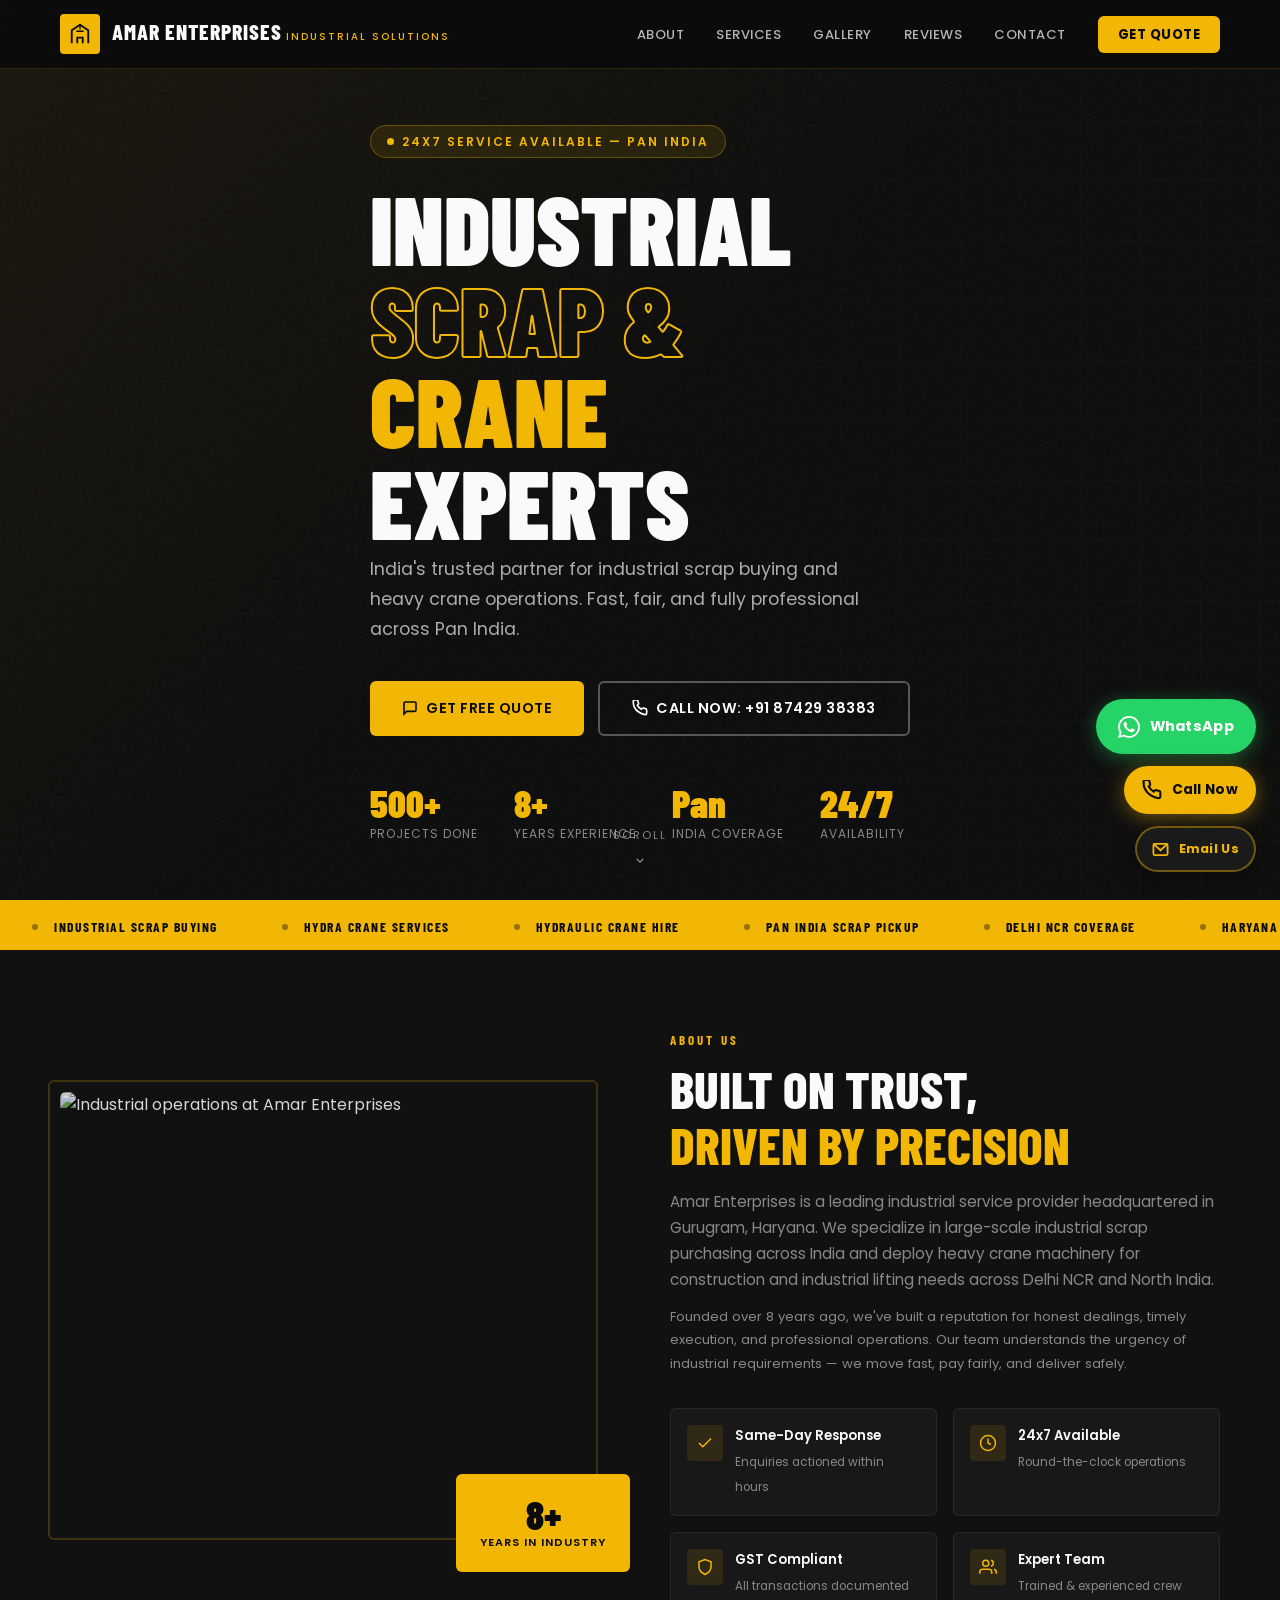
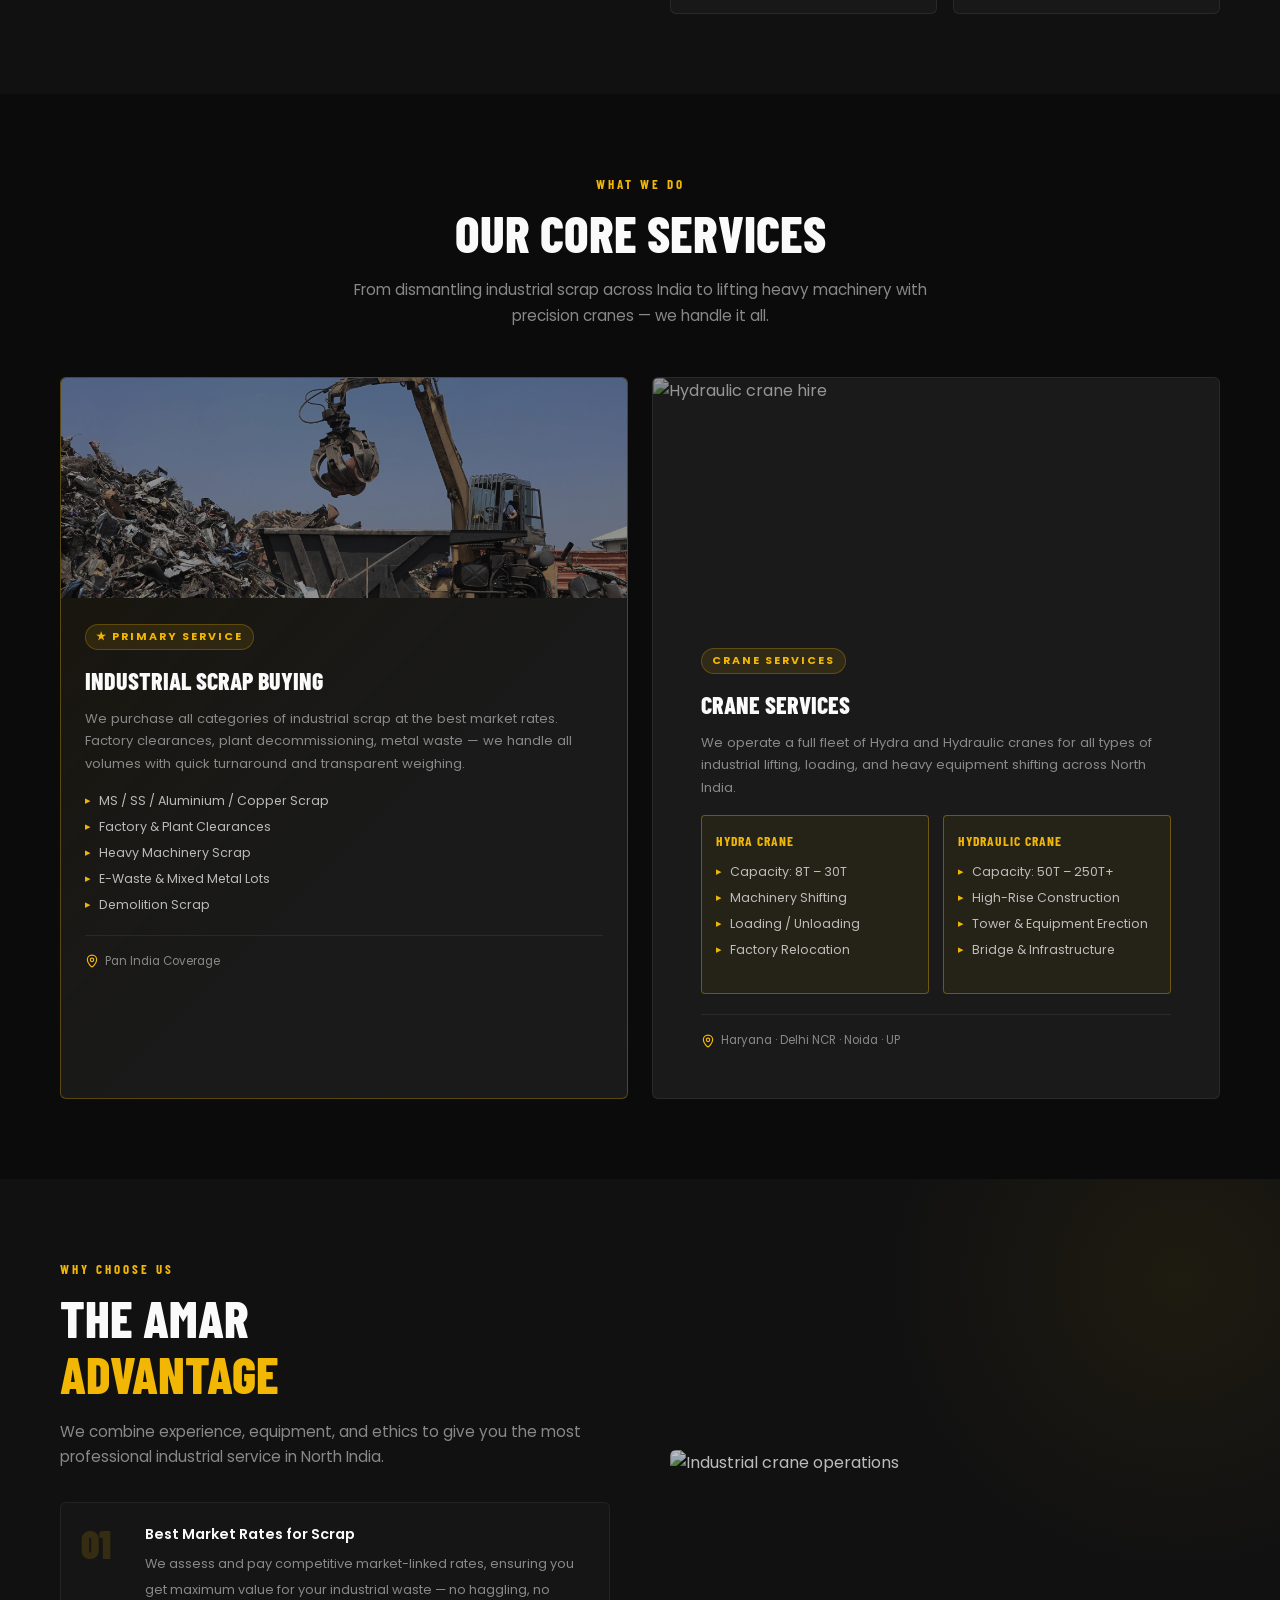
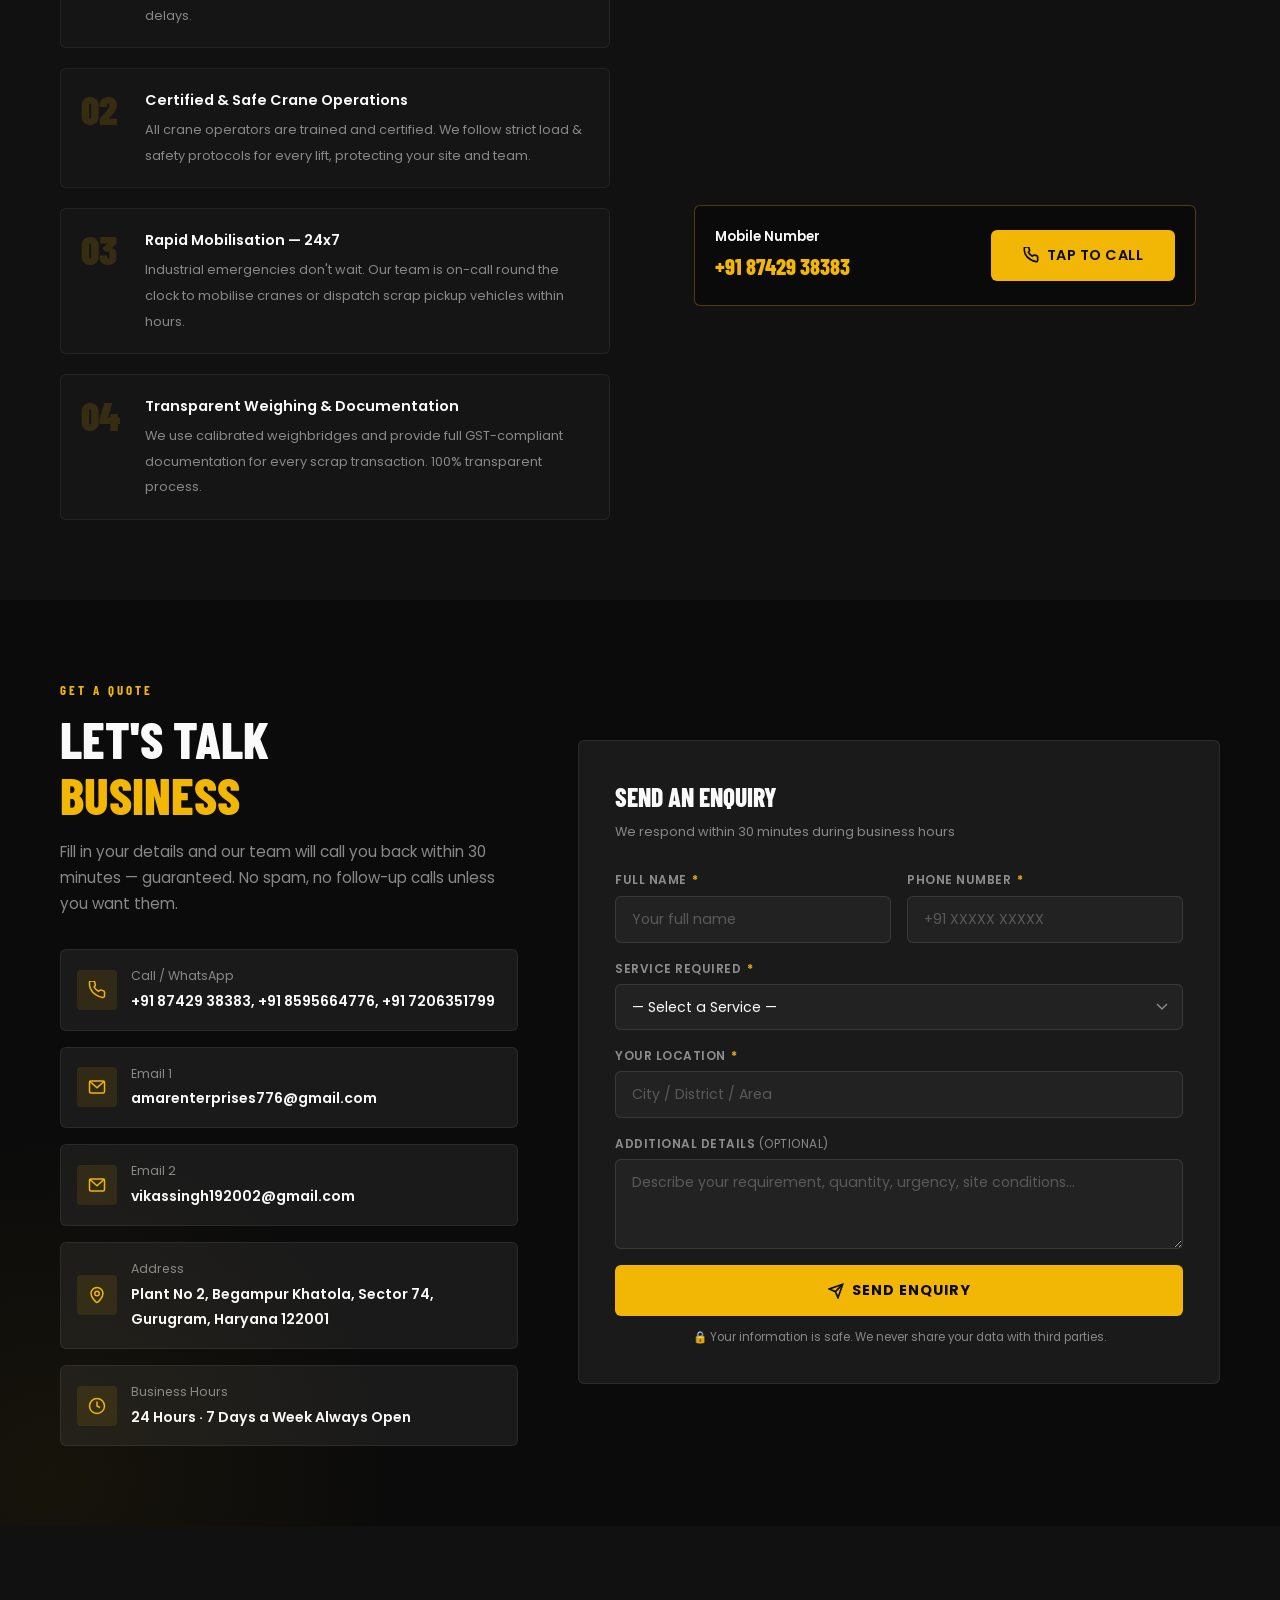
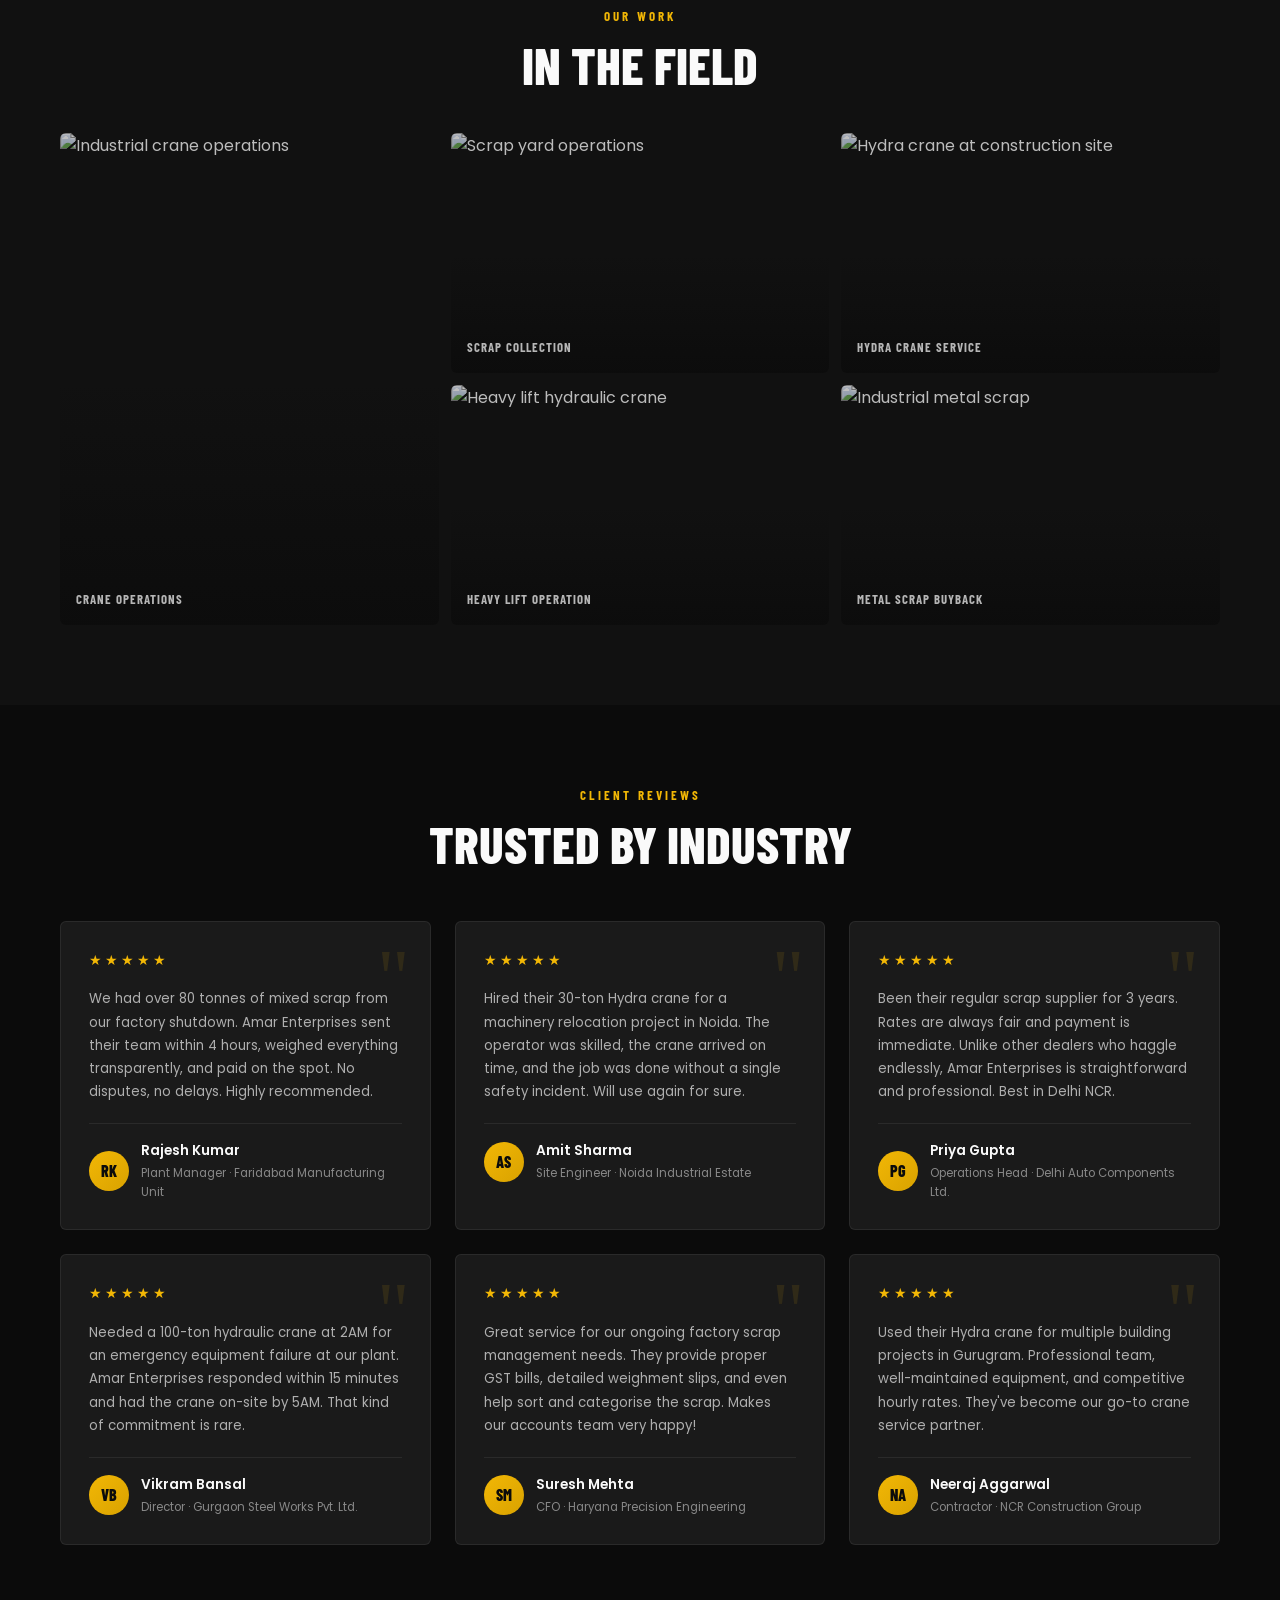
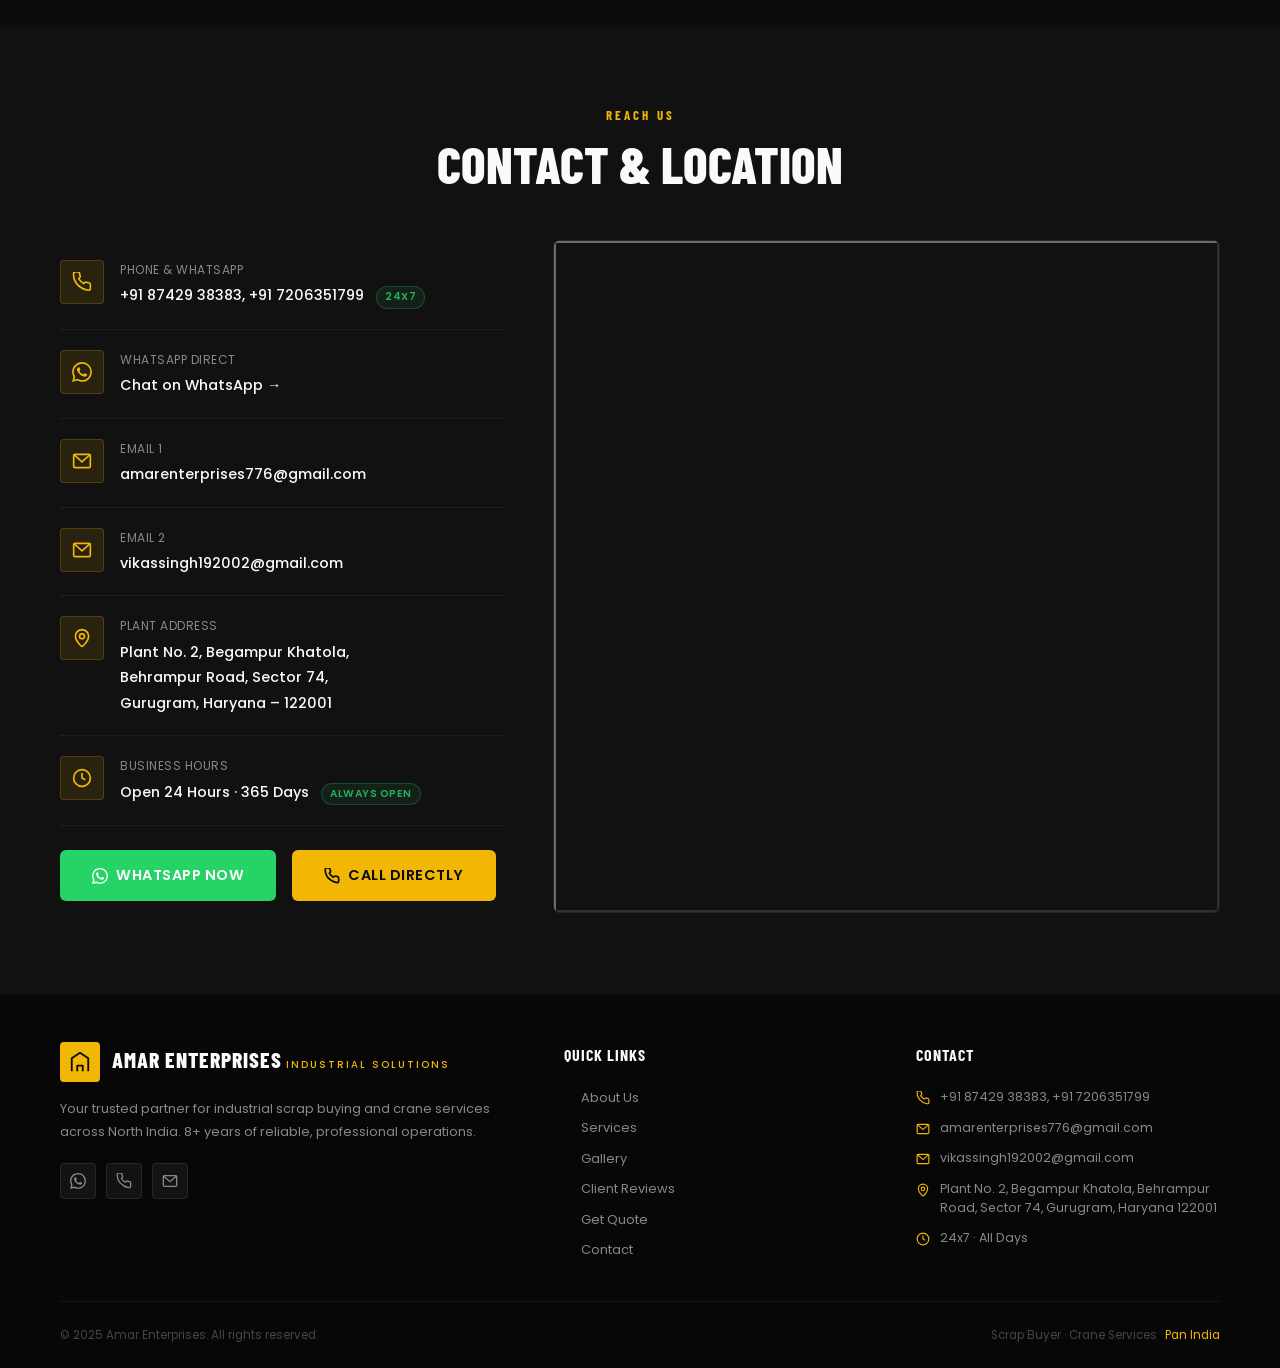
==== commit 6f89fb18: "Add files via upload" ====
--- a/index.html
+++ b/index.html
@@ -143,7 +143,7 @@
       <div class="about-grid">
         <div class="about-img-wrap">
           <div class="about-frame"></div>
-          <img src="About Section.png" alt="Industrial operations at Amar Enterprises" class="about-img-main" loading="lazy" />
+          <img src="About Section.jpg" alt="Industrial operations at Amar Enterprises" class="about-img-main" loading="lazy" />
           <div class="about-img-badge">
             <div class="big">8+</div>
             <div class="small">Years in Industry</div>
@@ -238,11 +238,10 @@
 
         <!-- ============================================
              SERVICE CARD 2: CRANE SERVICES
-             📸 Replace src="" with your crane image path
              ============================================ -->
         <div class="service-card">
           <!-- 📸 REPLACE IMAGE: set src="your-crane-photo.jpg" -->
-          <img src="Crane_Service.png" alt="Hydraulic crane hire" class="service-card-img" loading="lazy" />
+          <img src="Crane_Service.jpg" alt="Hydraulic crane hire" class="service-card-img" loading="lazy" />
           <div class="service-card-body">
           <div class="service-card-body">
             <span class="service-tag">Crane Services</span>
@@ -323,7 +322,7 @@
           </div>
         </div>
         <div class="why-image-wrap">
-          <img src="Call.png" alt="Industrial crane operations" class="why-image" loading="lazy" />
+          <img src="Call.jpg" alt="Industrial crane operations" class="why-image" loading="lazy" />
           <div class="why-cta-box">
             <div class="call-text">
               <strong>Mobile Number</strong>
@@ -357,25 +356,25 @@
               </div>
               <div>
                 <strong>Call / WhatsApp</strong>
-                <span>+91 87429 38383</span>
-              </div>
-            </a>
-            <a href="mailto:YOUR_EMAIL_1@example.com" class="contact-quick-item" style="text-decoration:none;">
+                <span>+91 87429 38383, +91 8595664776, +91 7206351799</span>
+              </div>
+            </a>
+            <a href="mailto:amarenterprises776@gmail.com" class="contact-quick-item" style="text-decoration:none;">
               <div class="contact-icon">
                 <svg viewBox="0 0 24 24" fill="none" stroke="currentColor" stroke-width="2"><rect x="2" y="4" width="20" height="16" rx="2"/><polyline points="2,4 12,13 22,4"/></svg>
               </div>
               <div>
                 <strong>Email 1</strong>
-                <span>YOUR_EMAIL_1@example.com</span>
-              </div>
-            </a>
-            <a href="mailto:YOUR_EMAIL_2@example.com" class="contact-quick-item" style="text-decoration:none;">
+                <span>amarenterprises776@gmail.com</span>
+              </div>
+            </a>
+            <a href="mailto:vikassingh192002@gmail.com" class="contact-quick-item" style="text-decoration:none;">
               <div class="contact-icon">
                 <svg viewBox="0 0 24 24" fill="none" stroke="currentColor" stroke-width="2"><rect x="2" y="4" width="20" height="16" rx="2"/><polyline points="2,4 12,13 22,4"/></svg>
               </div>
               <div>
                 <strong>Email 2</strong>
-                <span>YOUR_EMAIL_2@example.com</span>
+                <span>vikassingh192002@gmail.com</span>
               </div>
             </a>
             <div class="contact-quick-item">
@@ -490,7 +489,7 @@
             <h4>Enquiry Received!</h4>
             <p>Thank you! Our team will call you back within <strong>30 minutes</strong>. For urgent help, call or WhatsApp us directly.</p>
             <div style="display:flex;gap:12px;justify-content:center;flex-wrap:wrap;">
-              <a href="https://wa.me/918742938383?text=Hello%20Amar%20Enterprises,%20I%20just%20submitted%20an%20enquiry%20from%20your%20website.%20Please%20get%20back%20to%20me%20ASAP." class="btn btn-whatsapp" target="_blank" rel="noopener">
+              <a href="https://wa.me/917206351799?text=Hello%20Amar%20Enterprises,%20I%20need%20your%20service.%20Please%20contact%20me%20ASAP." class="btn btn-whatsapp" target="_blank" rel="noopener">
                 <svg width="16" height="16" viewBox="0 0 24 24" fill="currentColor"><path d="M17.472 14.382c-.297-.149-1.758-.867-2.03-.967-.273-.099-.471-.148-.67.15-.197.297-.767.966-.94 1.164-.173.199-.347.223-.644.075-.297-.15-1.255-.463-2.39-1.475-.883-.788-1.48-1.761-1.653-2.059-.173-.297-.018-.458.13-.606.134-.133.298-.347.446-.52.149-.174.198-.298.298-.497.099-.198.05-.371-.025-.52-.075-.149-.669-1.612-.916-2.207-.242-.579-.487-.5-.669-.51-.173-.008-.371-.01-.57-.01-.198 0-.52.074-.792.372-.272.297-1.04 1.016-1.04 2.479 0 1.462 1.065 2.875 1.213 3.074.149.198 2.096 3.2 5.077 4.487.709.306 1.262.489 1.694.625.712.227 1.36.195 1.871.118.571-.085 1.758-.719 2.006-1.413.248-.694.248-1.289.173-1.413-.074-.124-.272-.198-.57-.347m-5.421 7.403h-.004a9.87 9.87 0 01-5.031-1.378l-.361-.214-3.741.982.998-3.648-.235-.374a9.86 9.86 0 01-1.51-5.26c.001-5.45 4.436-9.884 9.888-9.884 2.64 0 5.122 1.03 6.988 2.898a9.825 9.825 0 012.893 6.994c-.003 5.45-4.437 9.884-9.885 9.884m8.413-18.297A11.815 11.815 0 0012.05 0C5.495 0 .16 5.335.157 11.892c0 2.096.547 4.142 1.588 5.945L.057 24l6.305-1.654a11.882 11.882 0 005.683 1.448h.005c6.554 0 11.89-5.335 11.893-11.893a11.821 11.821 0 00-3.48-8.413z"/></svg>
                 WhatsApp Us
               </a>
@@ -515,23 +514,23 @@
       </div>
       <div class="gallery-grid">
         <div class="gallery-item">
-          <img src="gallery1.png" alt="Industrial crane operations" loading="lazy" />
+          <img src="gallery1.jpg" alt="Industrial crane operations" loading="lazy" />
           <div class="overlay"><span>Crane Operations</span></div>
         </div>
         <div class="gallery-item">
-          <img src="gallery2.png" alt="Scrap yard operations" loading="lazy" />
+          <img src="gallery2.jpg" alt="Scrap yard operations" loading="lazy" />
           <div class="overlay"><span>Scrap Collection</span></div>
         </div>
         <div class="gallery-item">
-          <img src="gallery3.png" alt="Hydra crane at construction site" loading="lazy" />
+          <img src="gallery3.jpg" alt="Hydra crane at construction site" loading="lazy" />
           <div class="overlay"><span>Hydra Crane Service</span></div>
         </div>
         <div class="gallery-item">
-          <img src="gallery4.png" alt="Heavy lift hydraulic crane" loading="lazy" />
+          <img src="gallery4.jpg" alt="Heavy lift hydraulic crane" loading="lazy" />
           <div class="overlay"><span>Heavy Lift Operation</span></div>
         </div>
         <div class="gallery-item">
-          <img src="gallery5.png" alt="Industrial metal scrap" loading="lazy" />
+          <img src="gallery5.jpg" alt="Industrial metal scrap" loading="lazy" />
           <div class="overlay"><span>Metal Scrap Buyback</span></div>
         </div>
       </div>
@@ -631,7 +630,8 @@
             </div>
             <div class="c-text">
               <strong>Phone &amp; WhatsApp</strong>
-              <a href="tel:+918742938383">+91 87429 38383</a>
+              <a href="tel:+918742938383">+91 87429 38383, </a>
+              <a href="tel:+91 7206351799">+91 7206351799</a>
               <span class="badge">24x7</span>
             </div>
           </div>
@@ -641,7 +641,7 @@
             </div>
             <div class="c-text">
               <strong>WhatsApp Direct</strong>
-              <a href="https://wa.me/918742938383?text=Hello%20Amar%20Enterprises,%20I%20need%20your%20service.%20Name:%20%20Location:%20%20Requirement:%20Please%20contact%20me%20ASAP." target="_blank" rel="noopener">Chat on WhatsApp →</a>
+              <a href="https://wa.me/917206351799?text=Hello%20Amar%20Enterprises,%20I%20need%20your%20service.%20Please%20contact%20me%20ASAP." target="_blank" rel="noopener">Chat on WhatsApp →</a>
             </div>
           </div>
           <div class="contact-item">
@@ -681,7 +681,7 @@
             </div>
           </div>
           <div style="margin-top:24px;">
-            <a href="https://wa.me/918742938383?text=Hello%20Amar%20Enterprises,%20I%20need%20your%20service.%20Name:%20%20Location:%20%20Requirement:%20Please%20contact%20me%20ASAP." class="btn btn-whatsapp" target="_blank" rel="noopener" style="margin-right:12px;margin-bottom:12px;">
+            <a href="https://wa.me/917206351799?text=Hello%20Amar%20Enterprises,%20I%20need%20your%20service.%20Please%20contact%20me%20ASAP." class="btn btn-whatsapp" target="_blank" rel="noopener" style="margin-right:12px;margin-bottom:12px;">
               <svg width="16" height="16" viewBox="0 0 24 24" fill="currentColor"><path d="M17.472 14.382c-.297-.149-1.758-.867-2.03-.967-.273-.099-.471-.148-.67.15-.197.297-.767.966-.94 1.164-.173.199-.347.223-.644.075-.297-.15-1.255-.463-2.39-1.475-.883-.788-1.48-1.761-1.653-2.059-.173-.297-.018-.458.13-.606.134-.133.298-.347.446-.52.149-.174.198-.298.298-.497.099-.198.05-.371-.025-.52-.075-.149-.669-1.612-.916-2.207-.242-.579-.487-.5-.669-.51-.173-.008-.371-.01-.57-.01-.198 0-.52.074-.792.372-.272.297-1.04 1.016-1.04 2.479 0 1.462 1.065 2.875 1.213 3.074.149.198 2.096 3.2 5.077 4.487.709.306 1.262.489 1.694.625.712.227 1.36.195 1.871.118.571-.085 1.758-.719 2.006-1.413.248-.694.248-1.289.173-1.413-.074-.124-.272-.198-.57-.347m-5.421 7.403h-.004a9.87 9.87 0 01-5.031-1.378l-.361-.214-3.741.982.998-3.648-.235-.374a9.86 9.86 0 01-1.51-5.26c.001-5.45 4.436-9.884 9.888-9.884 2.64 0 5.122 1.03 6.988 2.898a9.825 9.825 0 012.893 6.994c-.003 5.45-4.437 9.884-9.885 9.884m8.413-18.297A11.815 11.815 0 0012.05 0C5.495 0 .16 5.335.157 11.892c0 2.096.547 4.142 1.588 5.945L.057 24l6.305-1.654a11.882 11.882 0 005.683 1.448h.005c6.554 0 11.89-5.335 11.893-11.893a11.821 11.821 0 00-3.48-8.413z"/></svg>
               WhatsApp Now
             </a>
@@ -718,7 +718,7 @@
           </a>
           <p>Your trusted partner for industrial scrap buying and crane services across North India. 8+ years of reliable, professional operations.</p>
           <div class="footer-social">
-            <a href="https://wa.me/918742938383" class="social-btn" target="_blank" rel="noopener" aria-label="WhatsApp">
+            <a href="https://wa.me/917206351799" class="social-btn" target="_blank" rel="noopener" aria-label="WhatsApp">
               <svg viewBox="0 0 24 24" fill="currentColor"><path d="M17.472 14.382c-.297-.149-1.758-.867-2.03-.967-.273-.099-.471-.148-.67.15-.197.297-.767.966-.94 1.164-.173.199-.347.223-.644.075-.297-.15-1.255-.463-2.39-1.475-.883-.788-1.48-1.761-1.653-2.059-.173-.297-.018-.458.13-.606.134-.133.298-.347.446-.52.149-.174.198-.298.298-.497.099-.198.05-.371-.025-.52-.075-.149-.669-1.612-.916-2.207-.242-.579-.487-.5-.669-.51-.173-.008-.371-.01-.57-.01-.198 0-.52.074-.792.372-.272.297-1.04 1.016-1.04 2.479 0 1.462 1.065 2.875 1.213 3.074.149.198 2.096 3.2 5.077 4.487.709.306 1.262.489 1.694.625.712.227 1.36.195 1.871.118.571-.085 1.758-.719 2.006-1.413.248-.694.248-1.289.173-1.413-.074-.124-.272-.198-.57-.347m-5.421 7.403h-.004a9.87 9.87 0 01-5.031-1.378l-.361-.214-3.741.982.998-3.648-.235-.374a9.86 9.86 0 01-1.51-5.26c.001-5.45 4.436-9.884 9.888-9.884 2.64 0 5.122 1.03 6.988 2.898a9.825 9.825 0 012.893 6.994c-.003 5.45-4.437 9.884-9.885 9.884m8.413-18.297A11.815 11.815 0 0012.05 0C5.495 0 .16 5.335.157 11.892c0 2.096.547 4.142 1.588 5.945L.057 24l6.305-1.654a11.882 11.882 0 005.683 1.448h.005c6.554 0 11.89-5.335 11.893-11.893a11.821 11.821 0 00-3.48-8.413z"/></svg>
             </a>
             <a href="tel:+918742938383" class="social-btn" aria-label="Call">
@@ -745,7 +745,7 @@
           <ul class="footer-contact-list">
             <li>
               <svg viewBox="0 0 24 24" fill="none" stroke="currentColor" stroke-width="2"><path d="M22 16.92v3a2 2 0 01-2.18 2 19.79 19.79 0 01-8.63-3.07A19.5 19.5 0 013.07 9.81 19.79 19.79 0 012 1.18 2 2 0 014 0h3a2 2 0 012 1.72c.127.96.361 1.903.7 2.81a2 2 0 01-.45 2.11L8.09 7.91a16 16 0 006 6l1.27-1.27a2 2 0 012.11-.45c.907.339 1.85.573 2.81.7A2 2 0 0122 14.9v2.02z"/></svg>
-              <span>+91 87429 38383</span>
+              <span>+91 87429 38383, +91 7206351799</span>
             </li>
             <li>
               <svg viewBox="0 0 24 24" fill="none" stroke="currentColor" stroke-width="2"><rect x="2" y="4" width="20" height="16" rx="2"/><polyline points="2,4 12,13 22,4"/></svg>
@@ -775,7 +775,7 @@
 
   <!-- ===== FLOATING BUTTONS ===== -->
   <div class="floating-btns">
-    <a href="https://wa.me/918742938383?text=Hello%20Amar%20Enterprises,%20I%20need%20your%20service.%20Name:%20%20Location:%20%20Requirement:%20Please%20contact%20me%20ASAP." target="_blank" rel="noopener" class="fab fab-wa" aria-label="WhatsApp" style="padding:16px 22px;font-size:0.92rem;">
+    <a href="https://wa.me/917206351799?text=Hello%20Amar%20Enterprises,%20I%20need%20your%20service.%20Please%20contact%20me%20ASAP." target="_blank" rel="noopener" class="fab fab-wa" aria-label="WhatsApp" style="padding:16px 22px;font-size:0.92rem;">
       <svg viewBox="0 0 24 24" fill="currentColor" style="width:22px;height:22px;flex-shrink:0;"><path d="M17.472 14.382c-.297-.149-1.758-.867-2.03-.967-.273-.099-.471-.148-.67.15-.197.297-.767.966-.94 1.164-.173.199-.347.223-.644.075-.297-.15-1.255-.463-2.39-1.475-.883-.788-1.48-1.761-1.653-2.059-.173-.297-.018-.458.13-.606.134-.133.298-.347.446-.52.149-.174.198-.298.298-.497.099-.198.05-.371-.025-.52-.075-.149-.669-1.612-.916-2.207-.242-.579-.487-.5-.669-.51-.173-.008-.371-.01-.57-.01-.198 0-.52.074-.792.372-.272.297-1.04 1.016-1.04 2.479 0 1.462 1.065 2.875 1.213 3.074.149.198 2.096 3.2 5.077 4.487.709.306 1.262.489 1.694.625.712.227 1.36.195 1.871.118.571-.085 1.758-.719 2.006-1.413.248-.694.248-1.289.173-1.413-.074-.124-.272-.198-.57-.347m-5.421 7.403h-.004a9.87 9.87 0 01-5.031-1.378l-.361-.214-3.741.982.998-3.648-.235-.374a9.86 9.86 0 01-1.51-5.26c.001-5.45 4.436-9.884 9.888-9.884 2.64 0 5.122 1.03 6.988 2.898a9.825 9.825 0 012.893 6.994c-.003 5.45-4.437 9.884-9.885 9.884m8.413-18.297A11.815 11.815 0 0012.05 0C5.495 0 .16 5.335.157 11.892c0 2.096.547 4.142 1.588 5.945L.057 24l6.305-1.654a11.882 11.882 0 005.683 1.448h.005c6.554 0 11.89-5.335 11.893-11.893a11.821 11.821 0 00-3.48-8.413z"/></svg>
       <span>WhatsApp</span>
     </a>
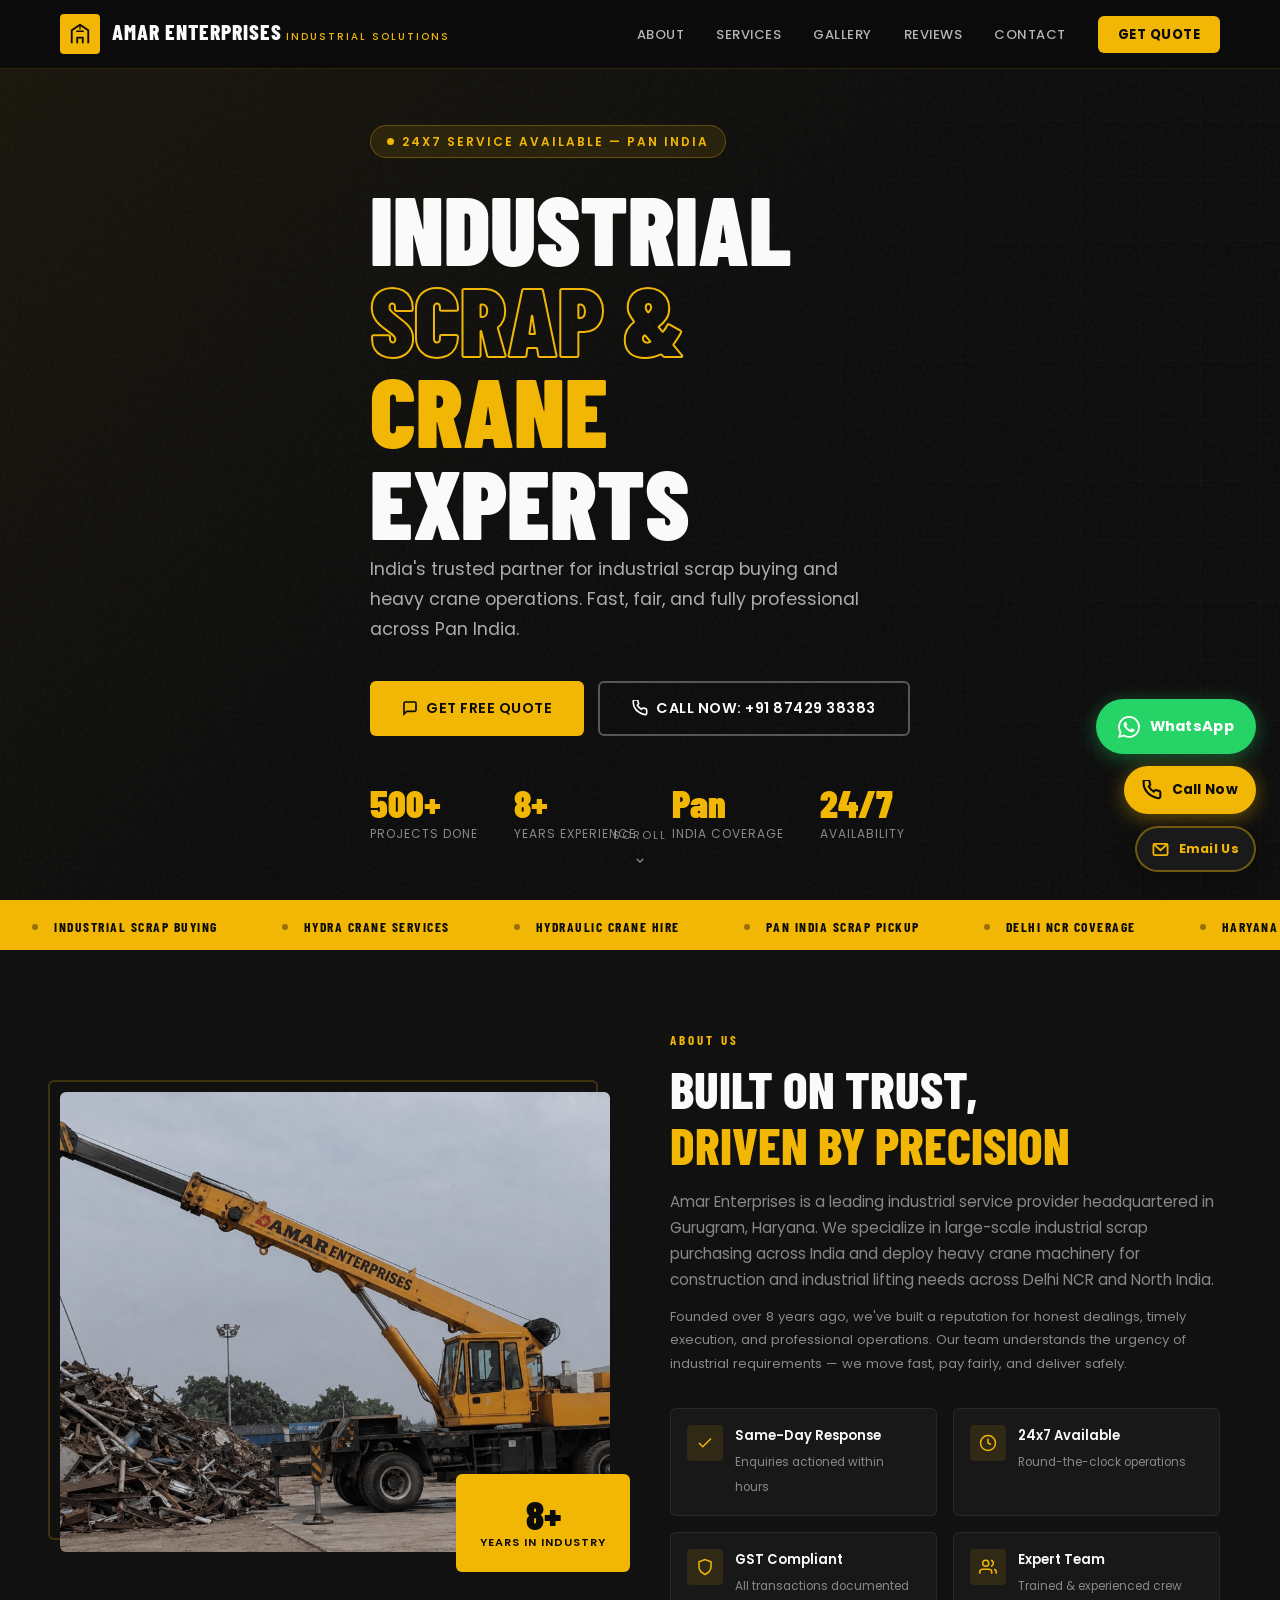
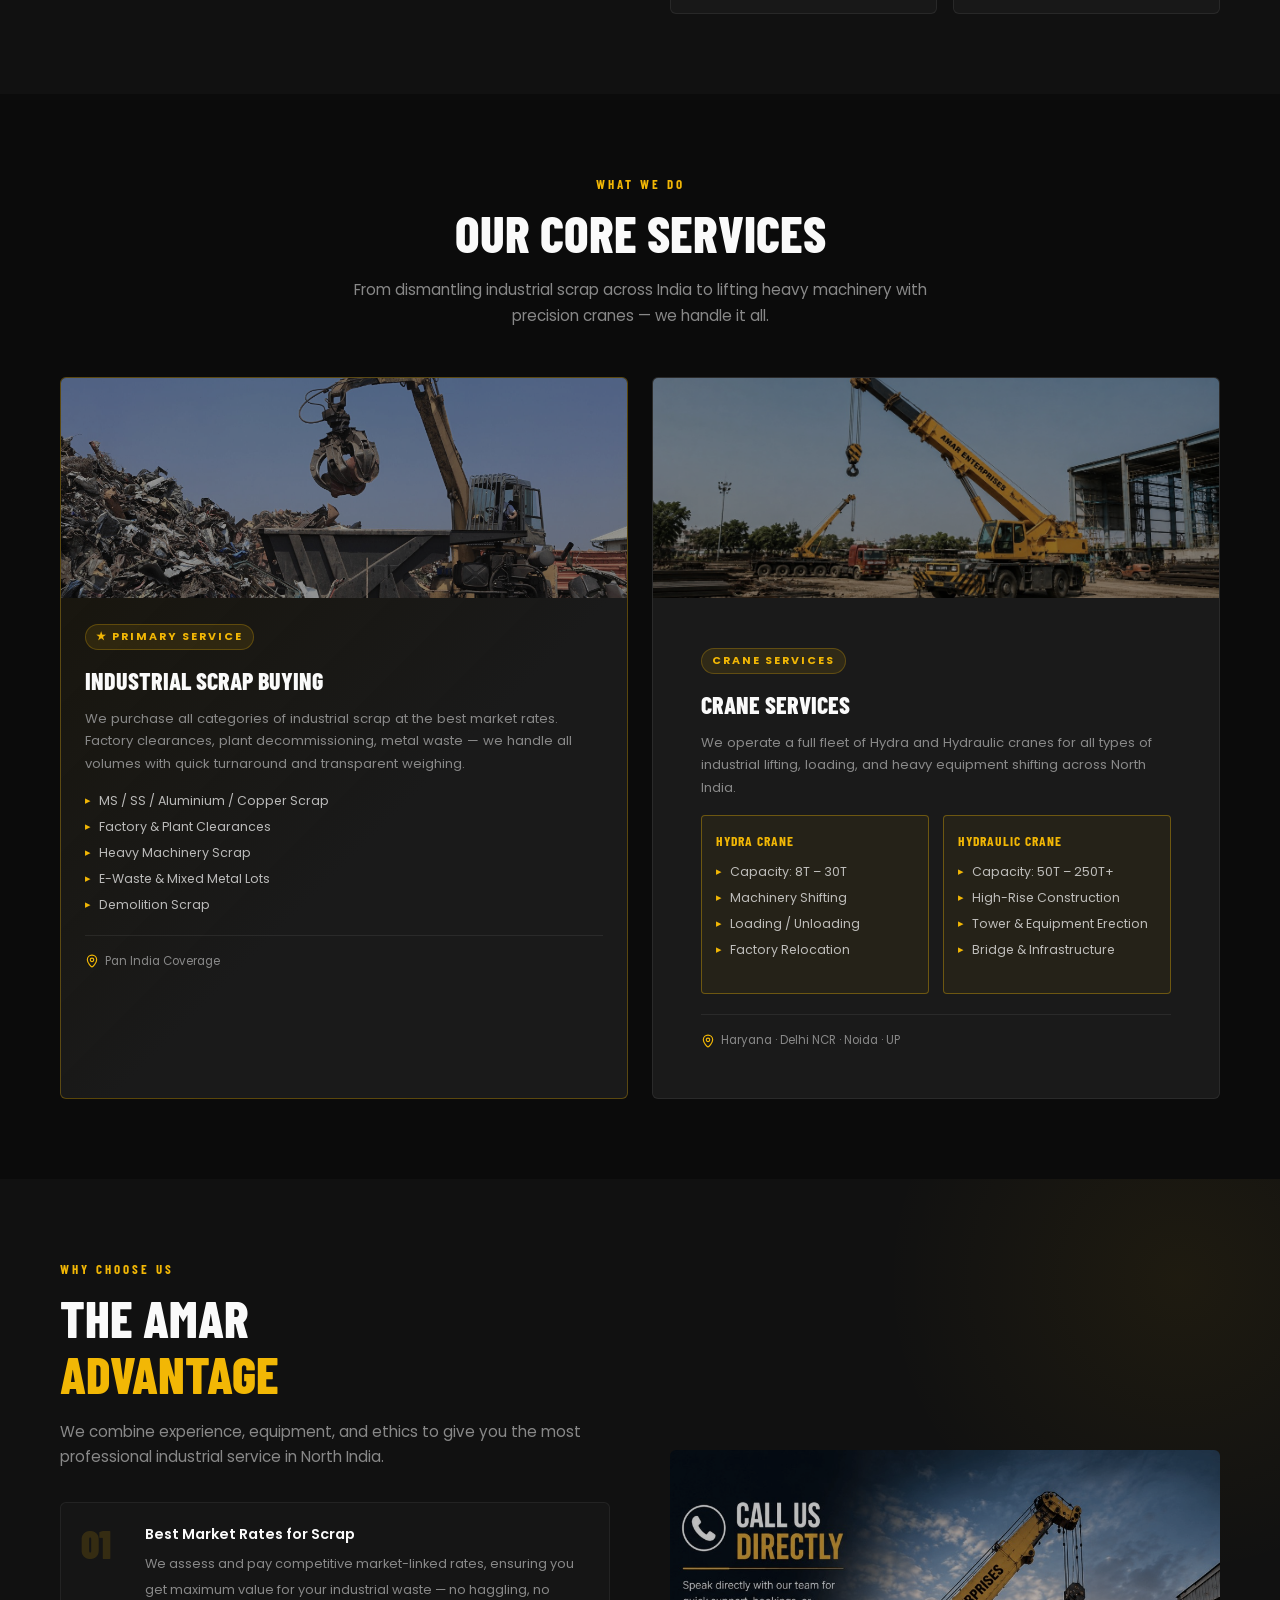
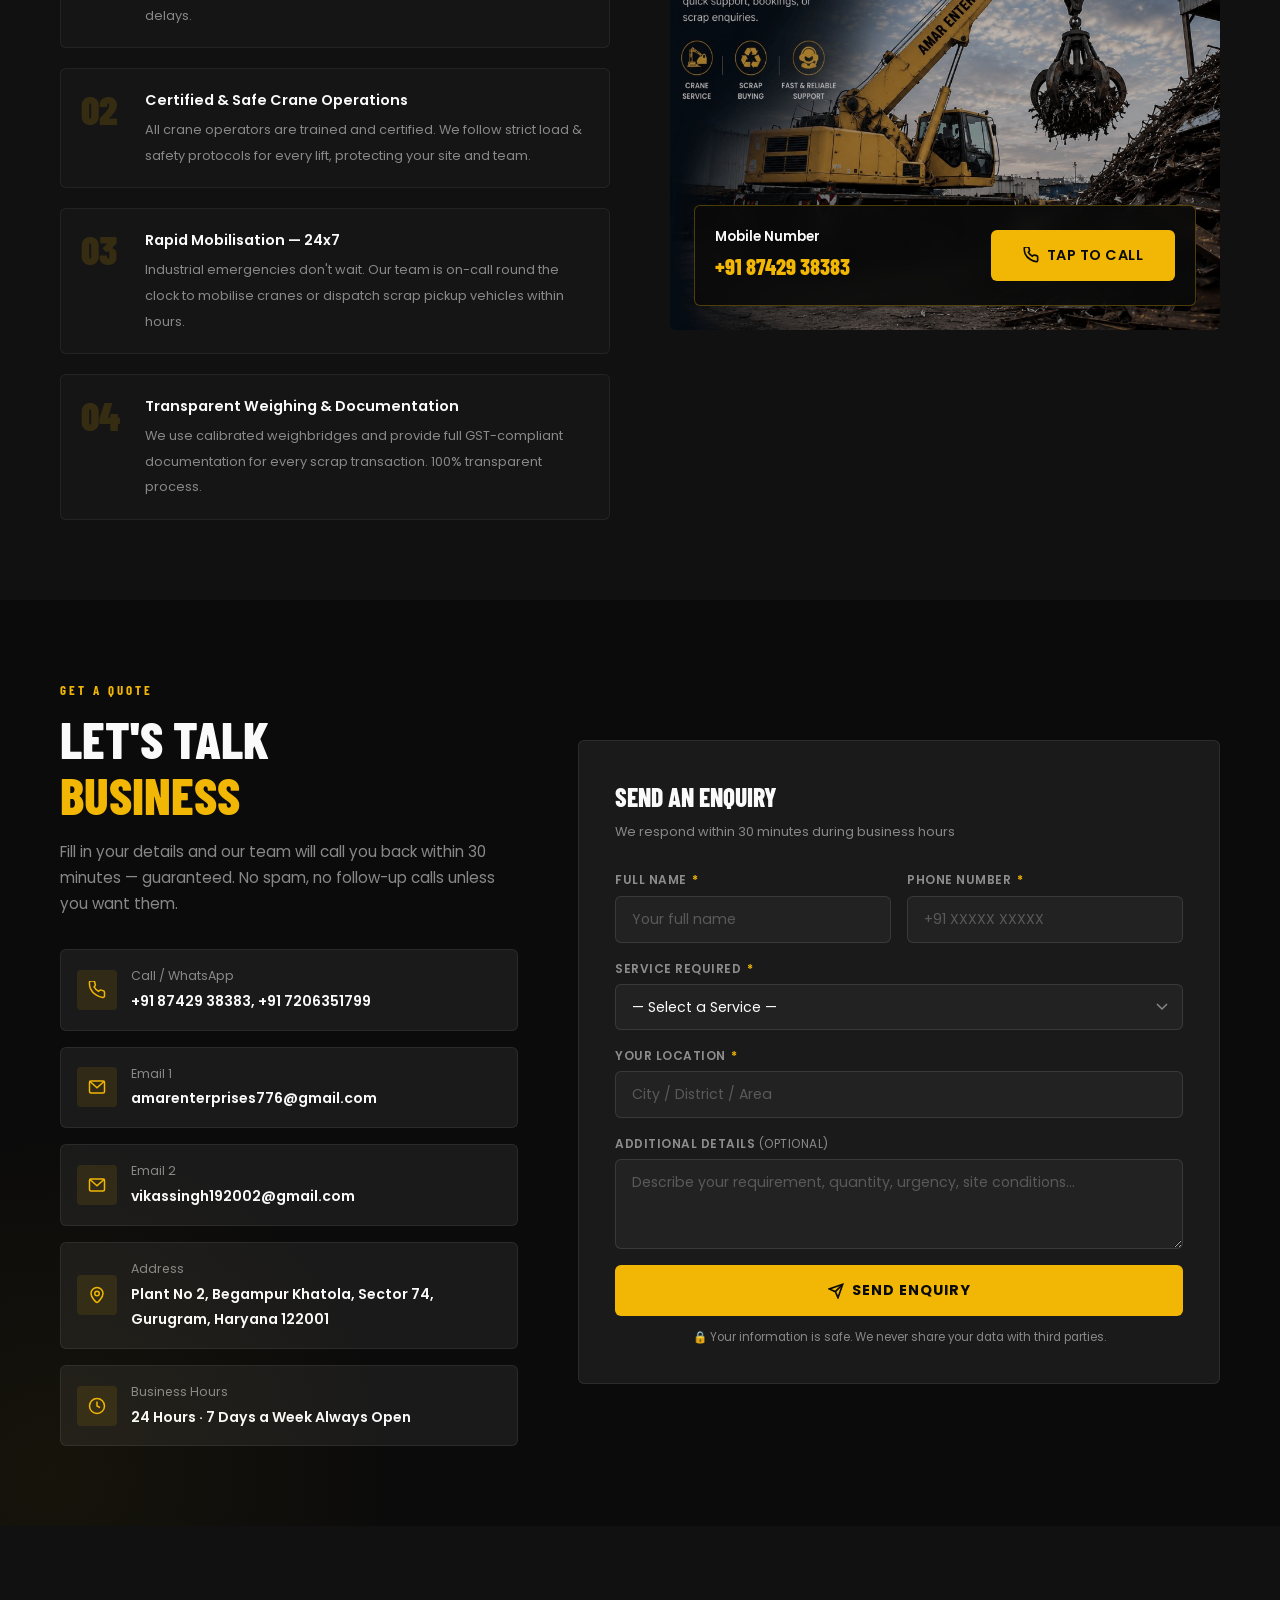
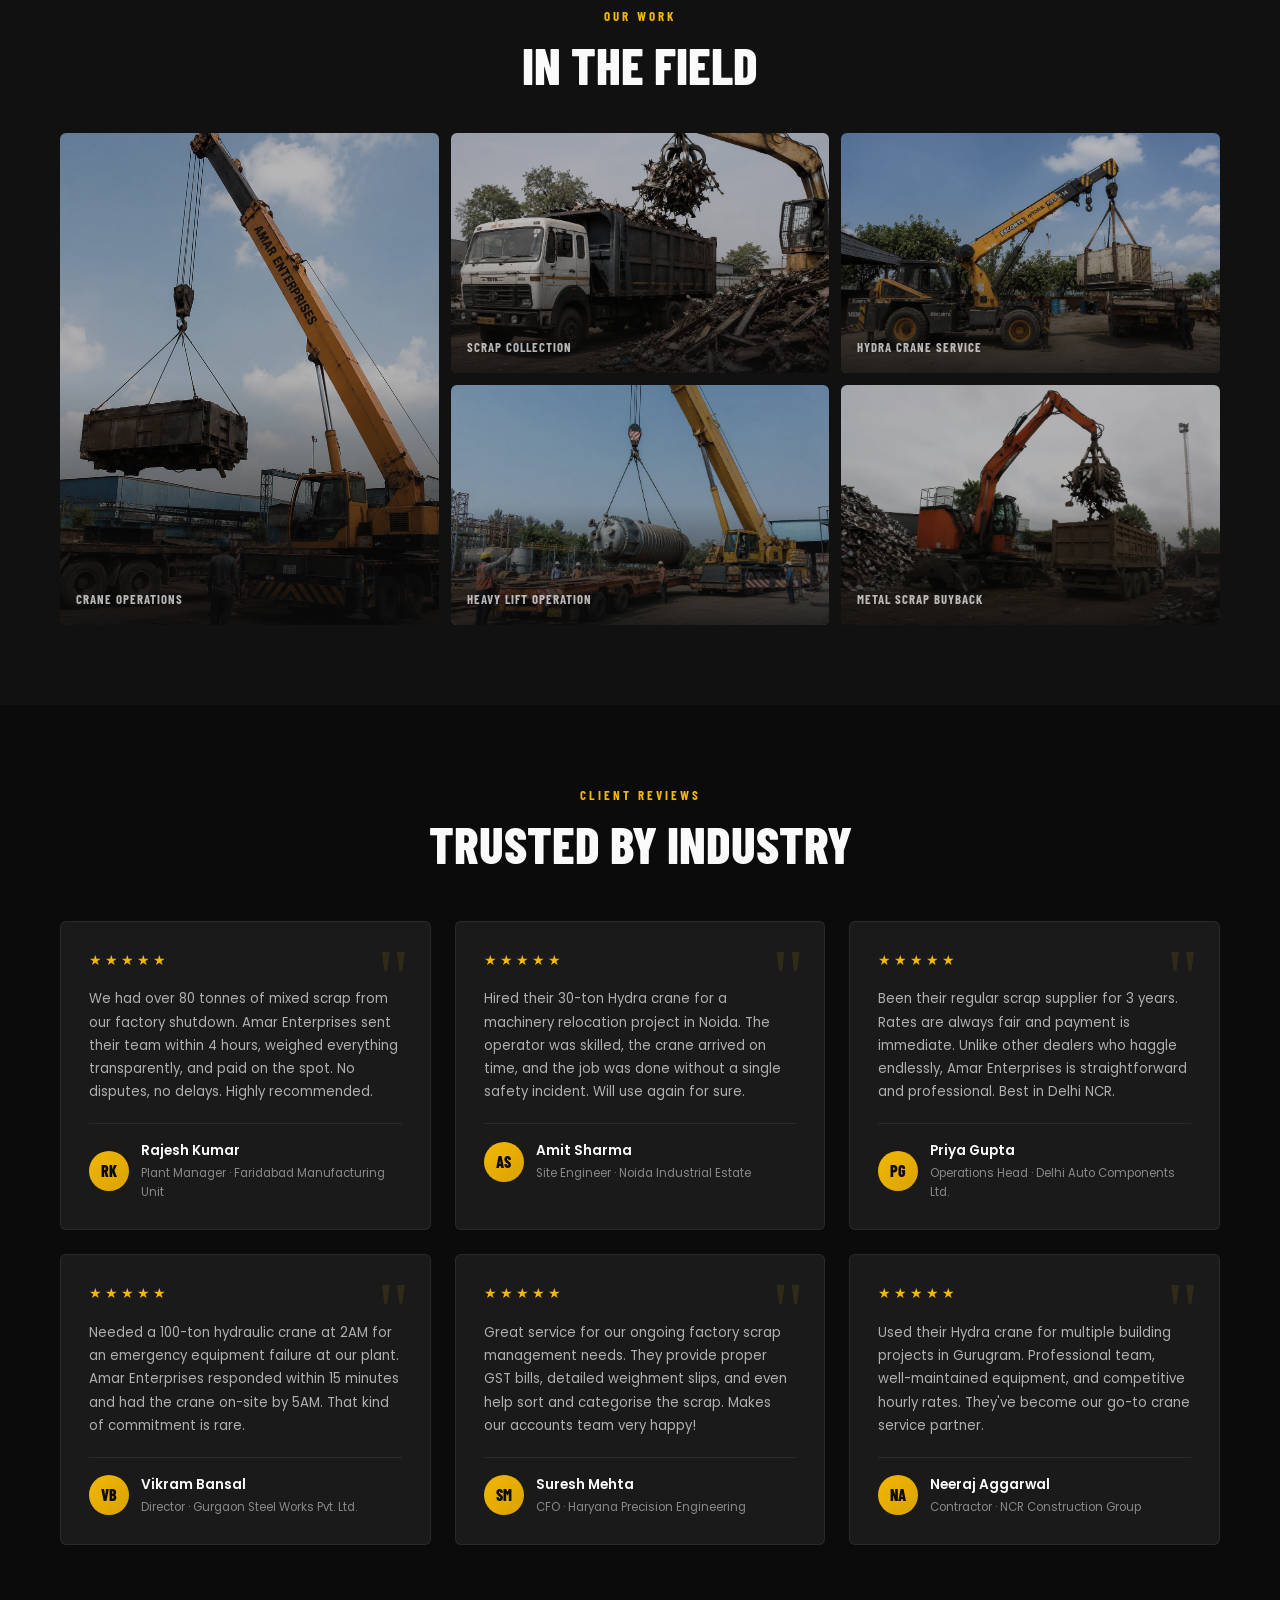
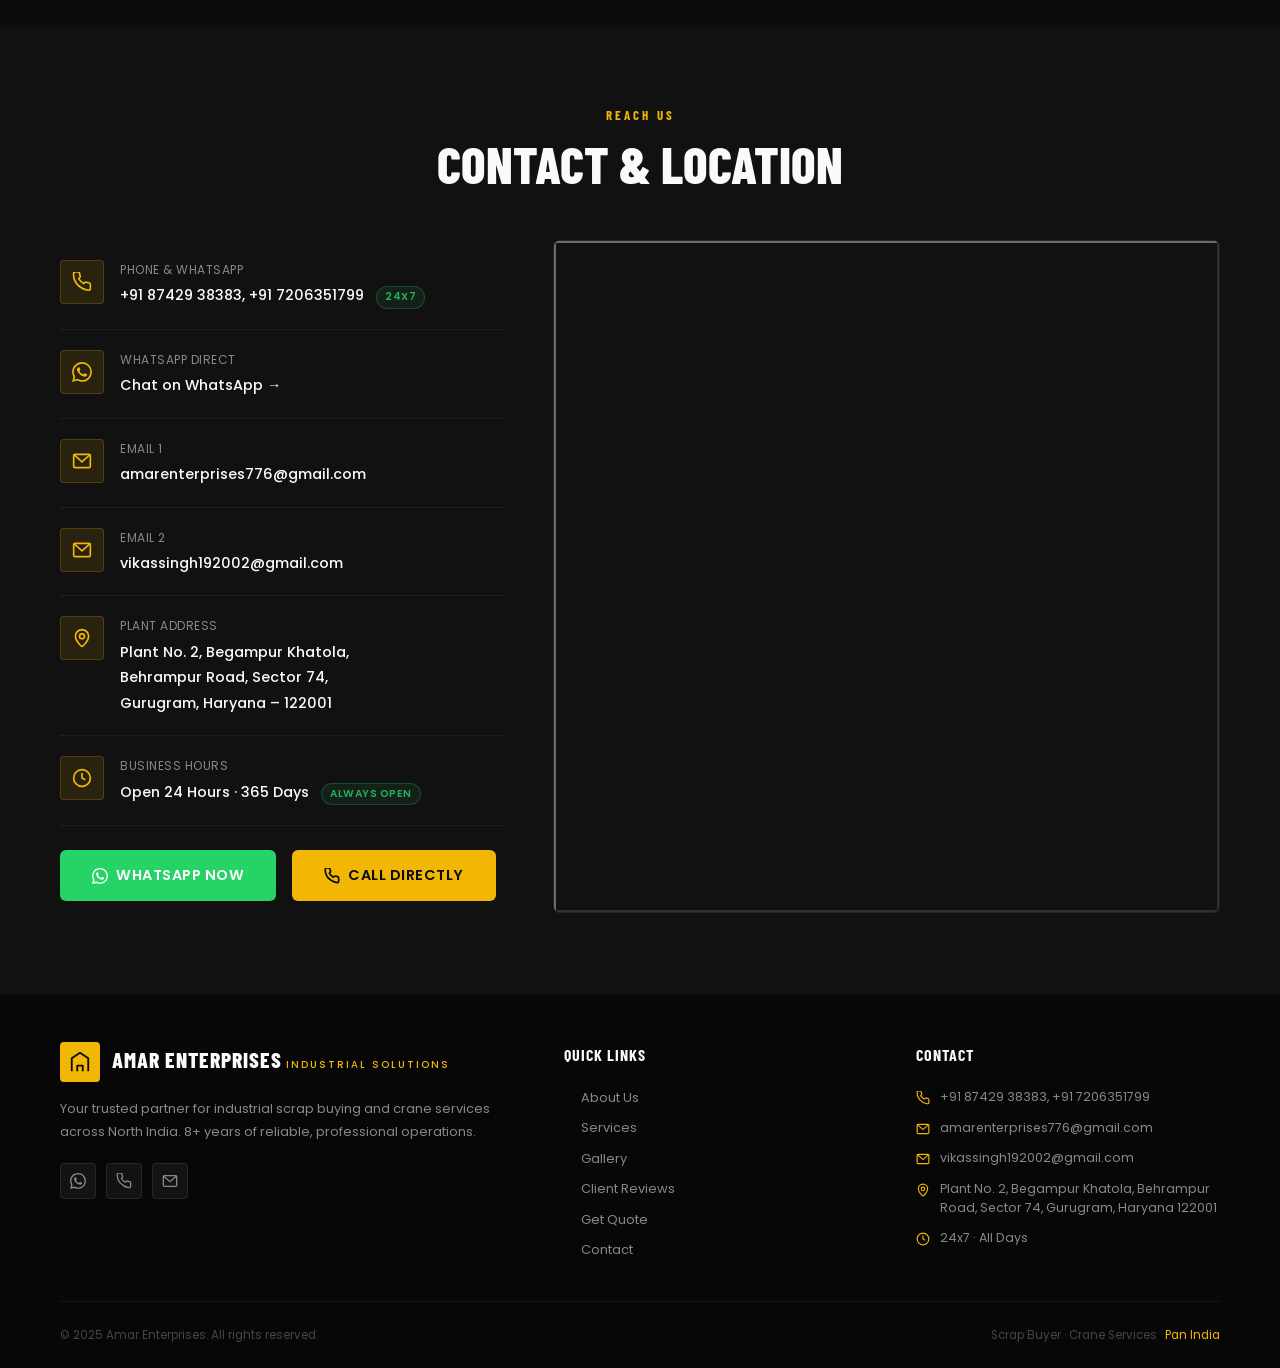
==== commit ae060fc8: "Remove one phone number from contact list" ====
--- a/index.html
+++ b/index.html
@@ -356,7 +356,7 @@
               </div>
               <div>
                 <strong>Call / WhatsApp</strong>
-                <span>+91 87429 38383, +91 8595664776, +91 7206351799</span>
+                <span>+91 87429 38383, +91 7206351799</span>
               </div>
             </a>
             <a href="mailto:amarenterprises776@gmail.com" class="contact-quick-item" style="text-decoration:none;">
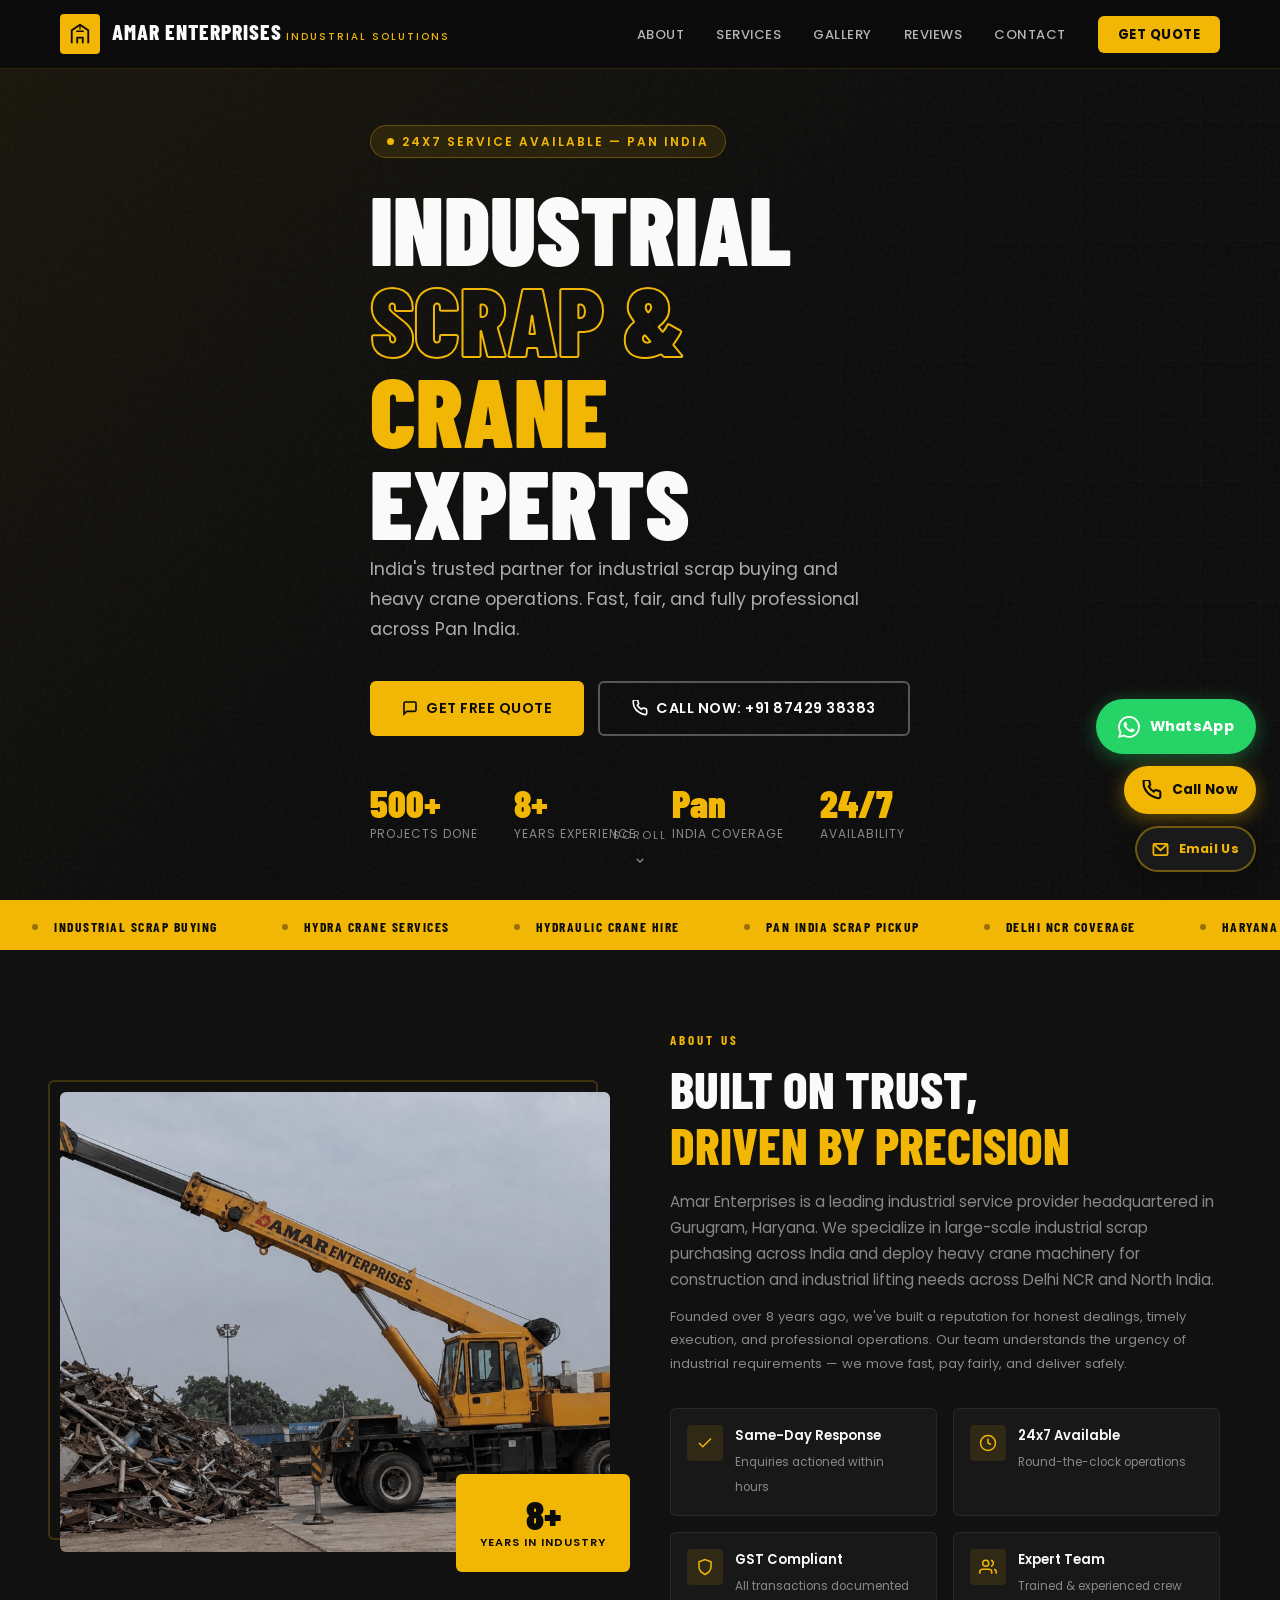
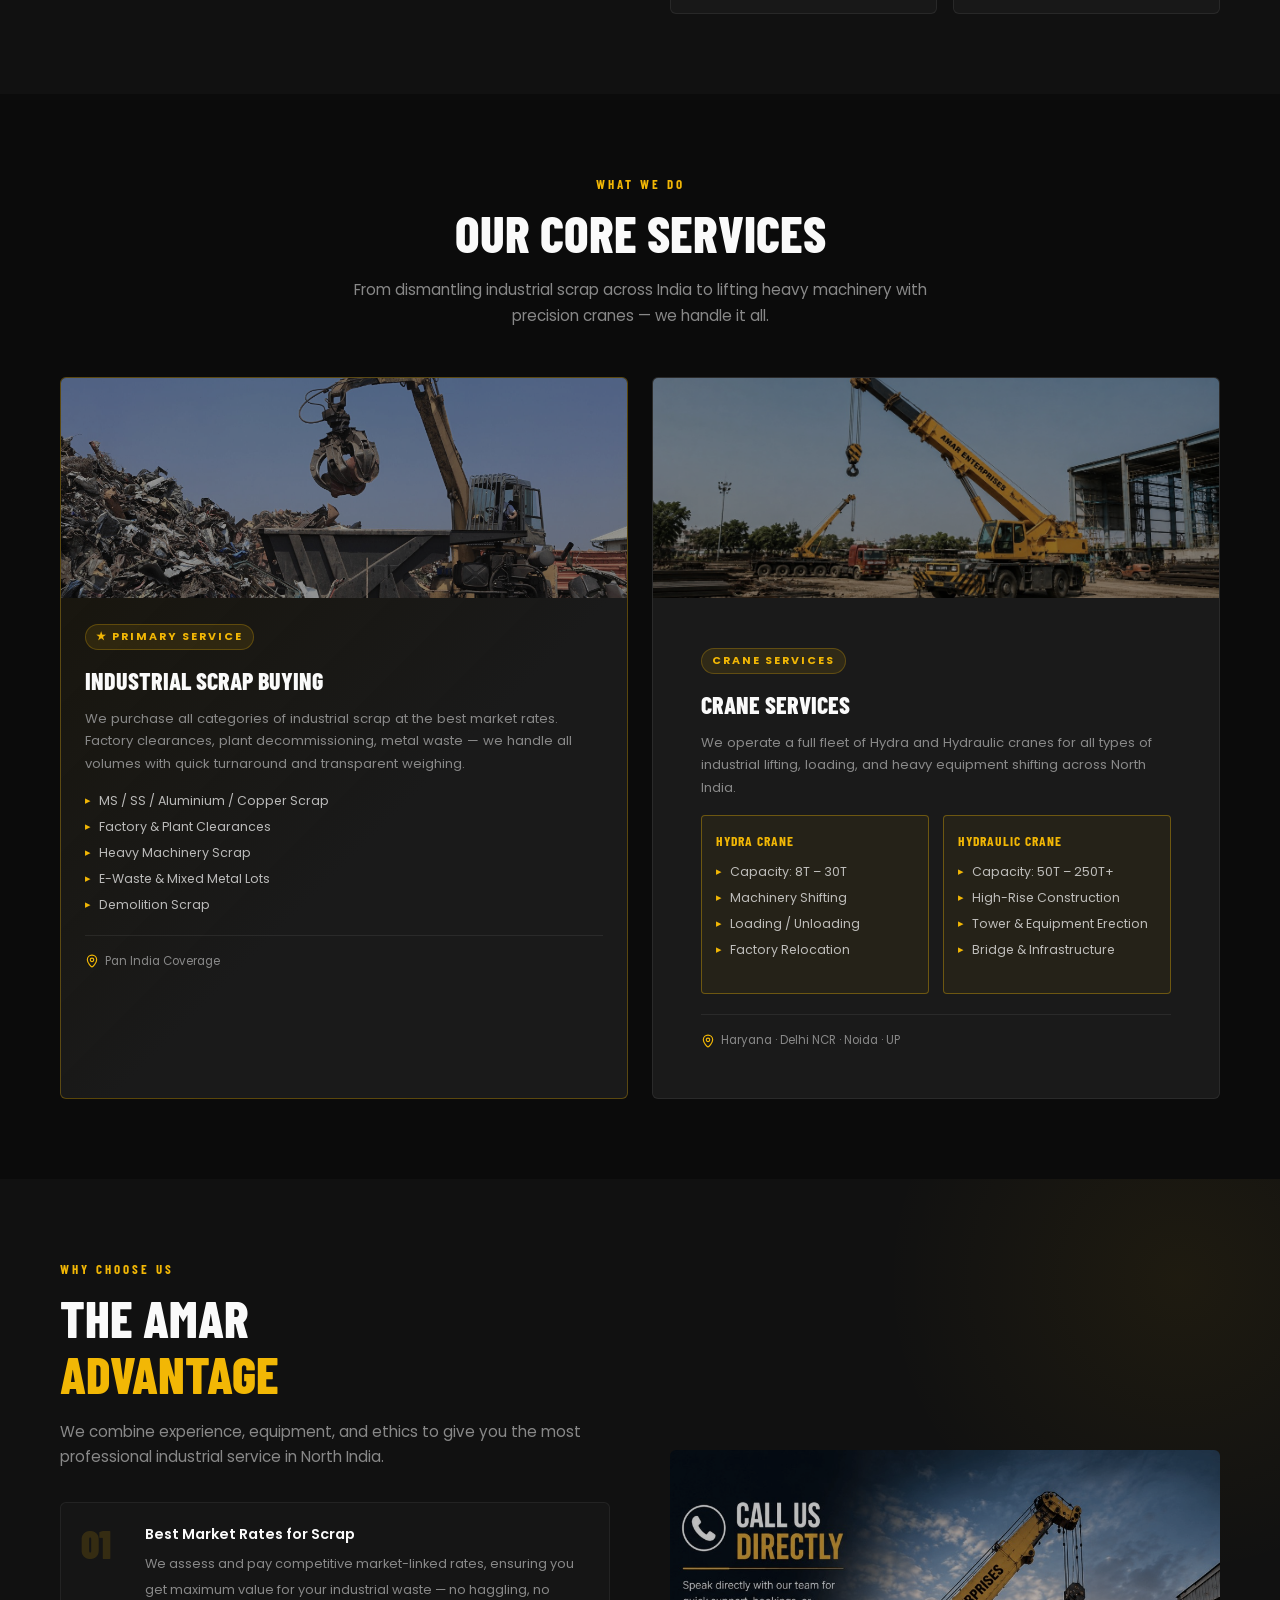
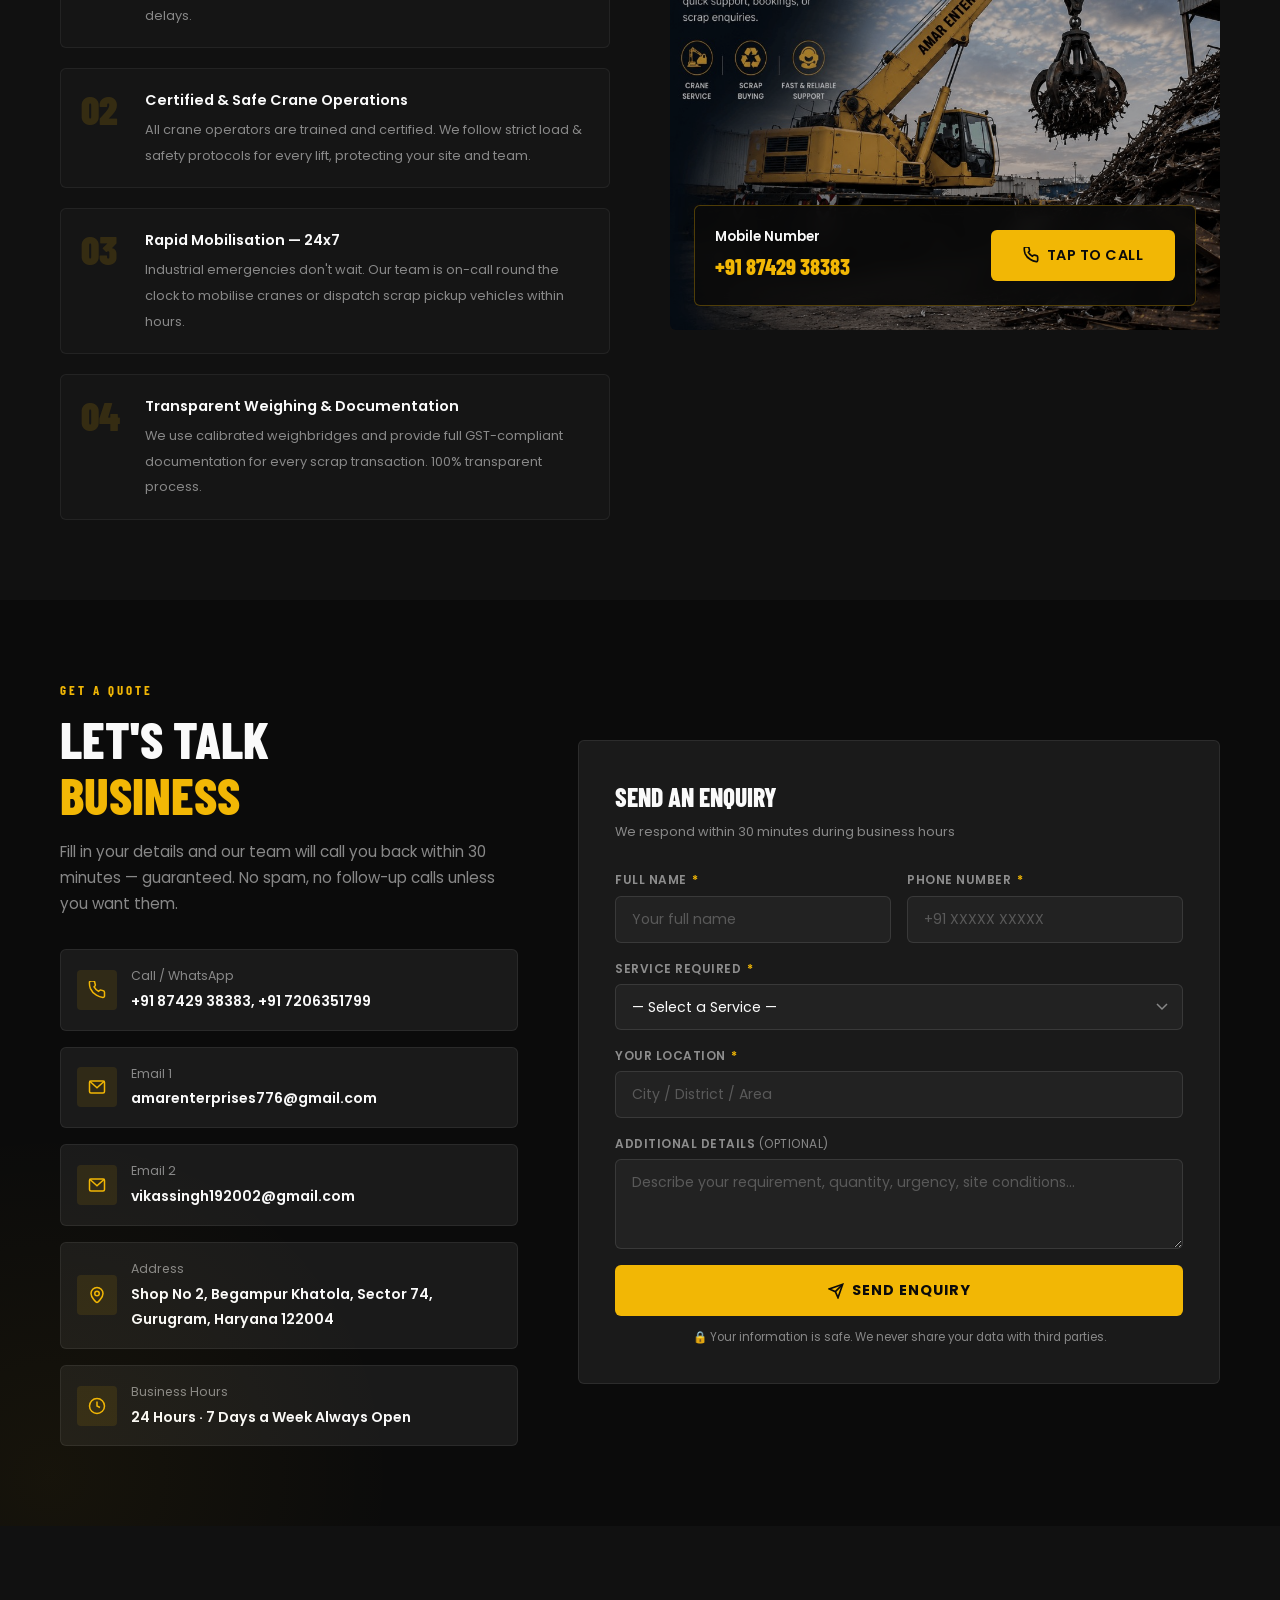
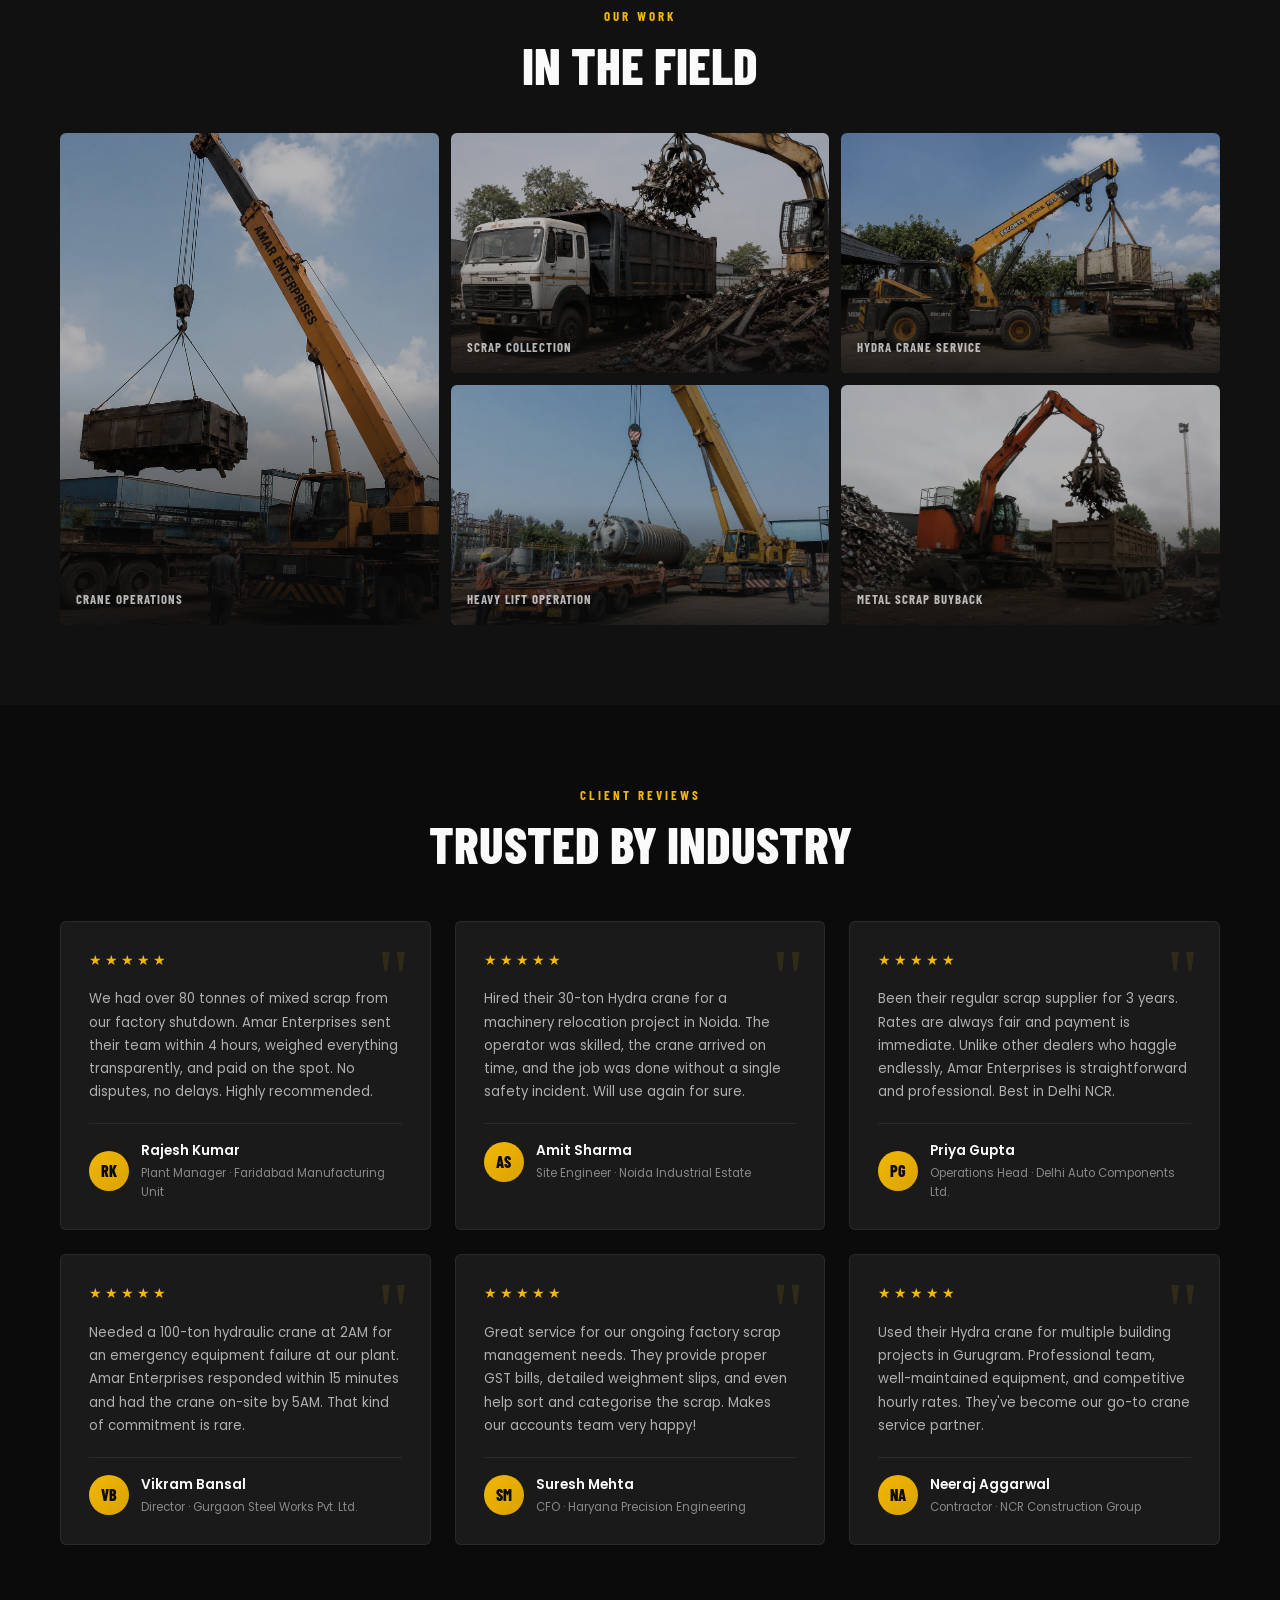
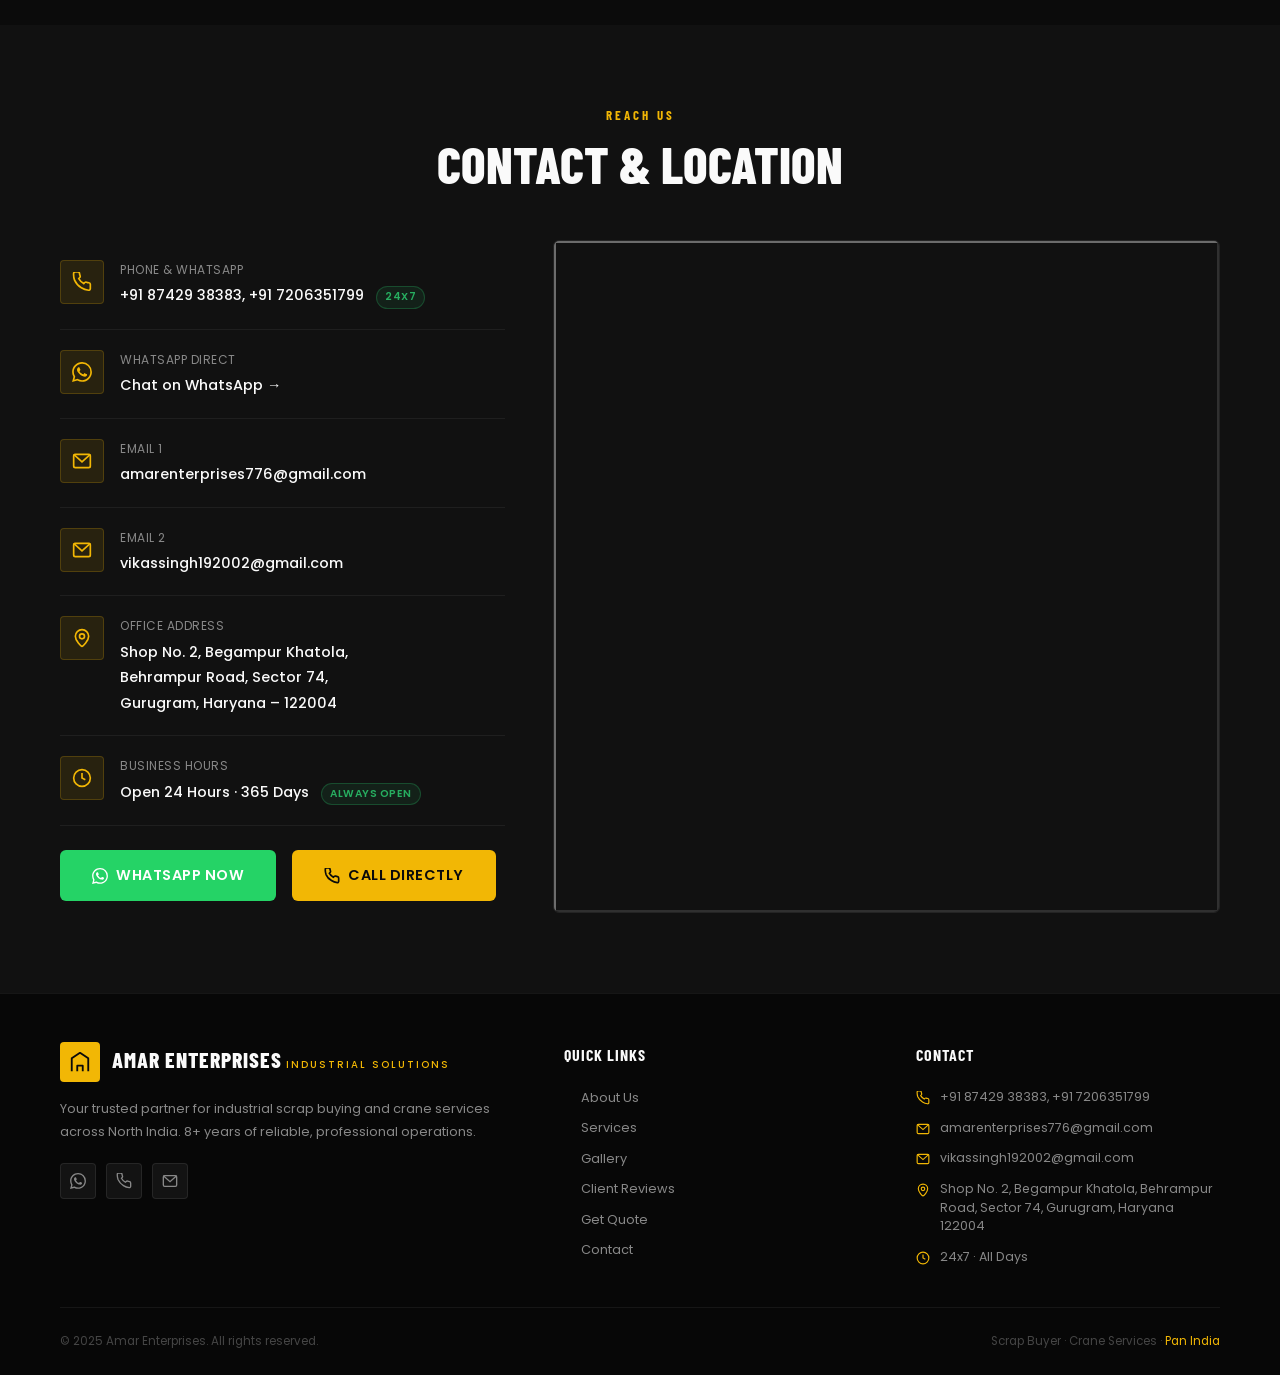
==== commit 88e8c717: "Add files via upload" ====
--- a/index.html
+++ b/index.html
@@ -383,7 +383,7 @@
               </div>
               <div>
                 <strong>Address</strong>
-                <span>Plant No 2, Begampur Khatola, Sector 74, Gurugram, Haryana 122001</span>
+                <span>Shop No 2, Begampur Khatola, Sector 74, Gurugram, Haryana 122004</span>
               </div>
             </div>
             <div class="contact-quick-item">
@@ -667,8 +667,8 @@
               <svg viewBox="0 0 24 24" fill="none" stroke="currentColor" stroke-width="2"><circle cx="12" cy="10" r="3"/><path d="M12 2a8 8 0 00-8 8c0 5.4 7 12 8 12s8-6.6 8-12a8 8 0 00-8-8z"/></svg>
             </div>
             <div class="c-text">
-              <strong>Plant Address</strong>
-              <span>Plant No. 2, Begampur Khatola,<br/>Behrampur Road, Sector 74,<br/>Gurugram, Haryana – 122001</span>
+              <strong>Office Address</strong>
+              <span>Shop No. 2, Begampur Khatola,<br/>Behrampur Road, Sector 74,<br/>Gurugram, Haryana – 122004</span>
             </div>
           </div>
           <div class="contact-item">
@@ -693,7 +693,7 @@
         </div>
         <div class="map-wrap">
           <iframe
-            src="https://www.google.com/maps/embed?pb=!1m18!1m12!1m3!1d3508.9!2d77.0488!3d28.4089!2m3!1f0!2f0!3f0!3m2!1i1024!2i768!4f13.1!3m3!1m2!1s0x390d22d2571e28ef%3A0x5c85b47b4b6b3a4a!2sBegampur%20Khatola%2C%20Sector%2074%2C%20Gurugram%2C%20Haryana%20122001!5e0!3m2!1sen!2sin!4v1699000000000!5m2!1sen!2sin"
+            src="https://www.google.com/maps/embed?pb=!1m18!1m12!1m3!1d3508.9!2d77.0488!3d28.4089!2m3!1f0!2f0!3f0!3m2!1i1024!2i768!4f13.1!3m3!1m2!1s0x390d22d2571e28ef%3A0x5c85b47b4b6b3a4a!2sBegampur%20Khatola%2C%20Sector%2074%2C%20Gurugram%2C%20Haryana%20122004!5e0!3m2!1sen!2sin!4v1699000000000!5m2!1sen!2sin"
             allowfullscreen=""
             loading="lazy"
             referrerpolicy="no-referrer-when-downgrade"
@@ -757,7 +757,7 @@
             </li>
             <li>
               <svg viewBox="0 0 24 24" fill="none" stroke="currentColor" stroke-width="2"><circle cx="12" cy="10" r="3"/><path d="M12 2a8 8 0 00-8 8c0 5.4 7 12 8 12s8-6.6 8-12a8 8 0 00-8-8z"/></svg>
-              <span>Plant No. 2, Begampur Khatola, Behrampur Road, Sector 74, Gurugram, Haryana 122001</span>
+              <span>Shop No. 2, Begampur Khatola, Behrampur Road, Sector 74, Gurugram, Haryana 122004</span>
             </li>
             <li>
               <svg viewBox="0 0 24 24" fill="none" stroke="currentColor" stroke-width="2"><circle cx="12" cy="12" r="10"/><polyline points="12 6 12 12 16 14"/></svg>
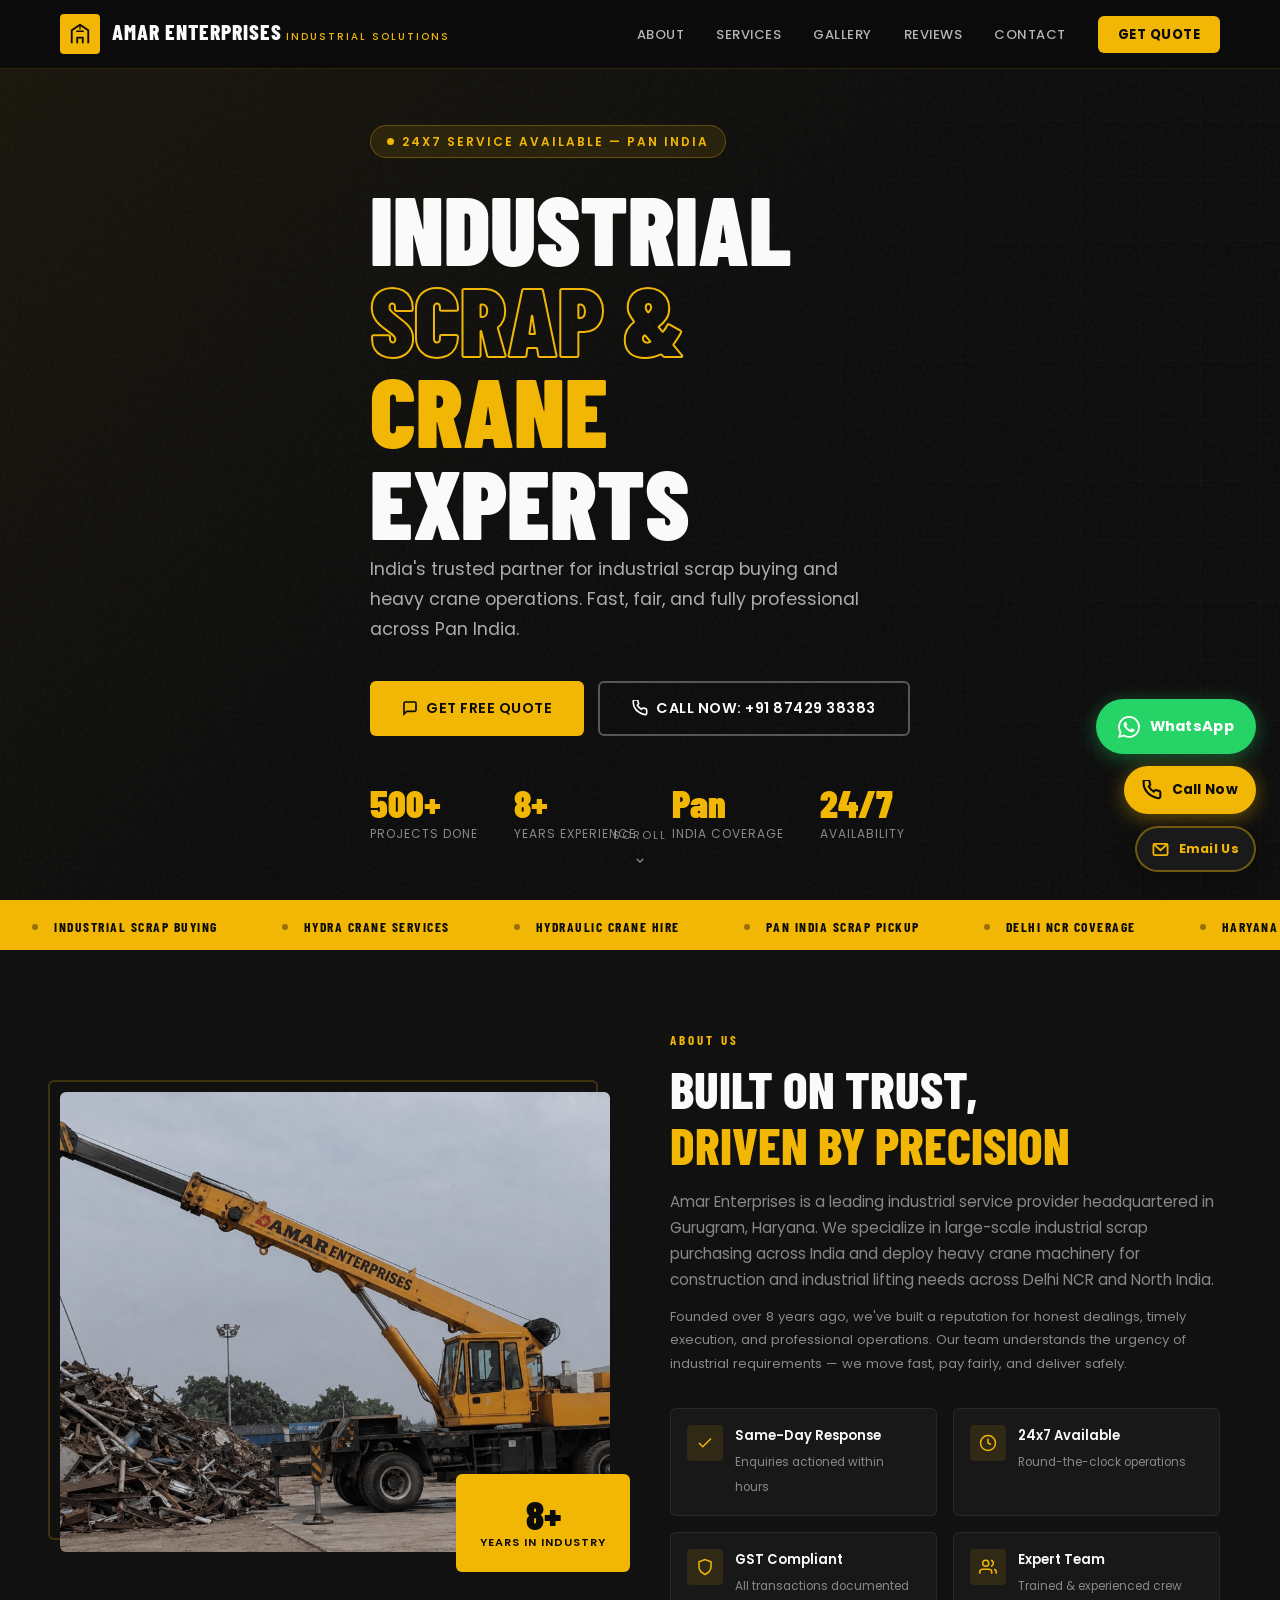
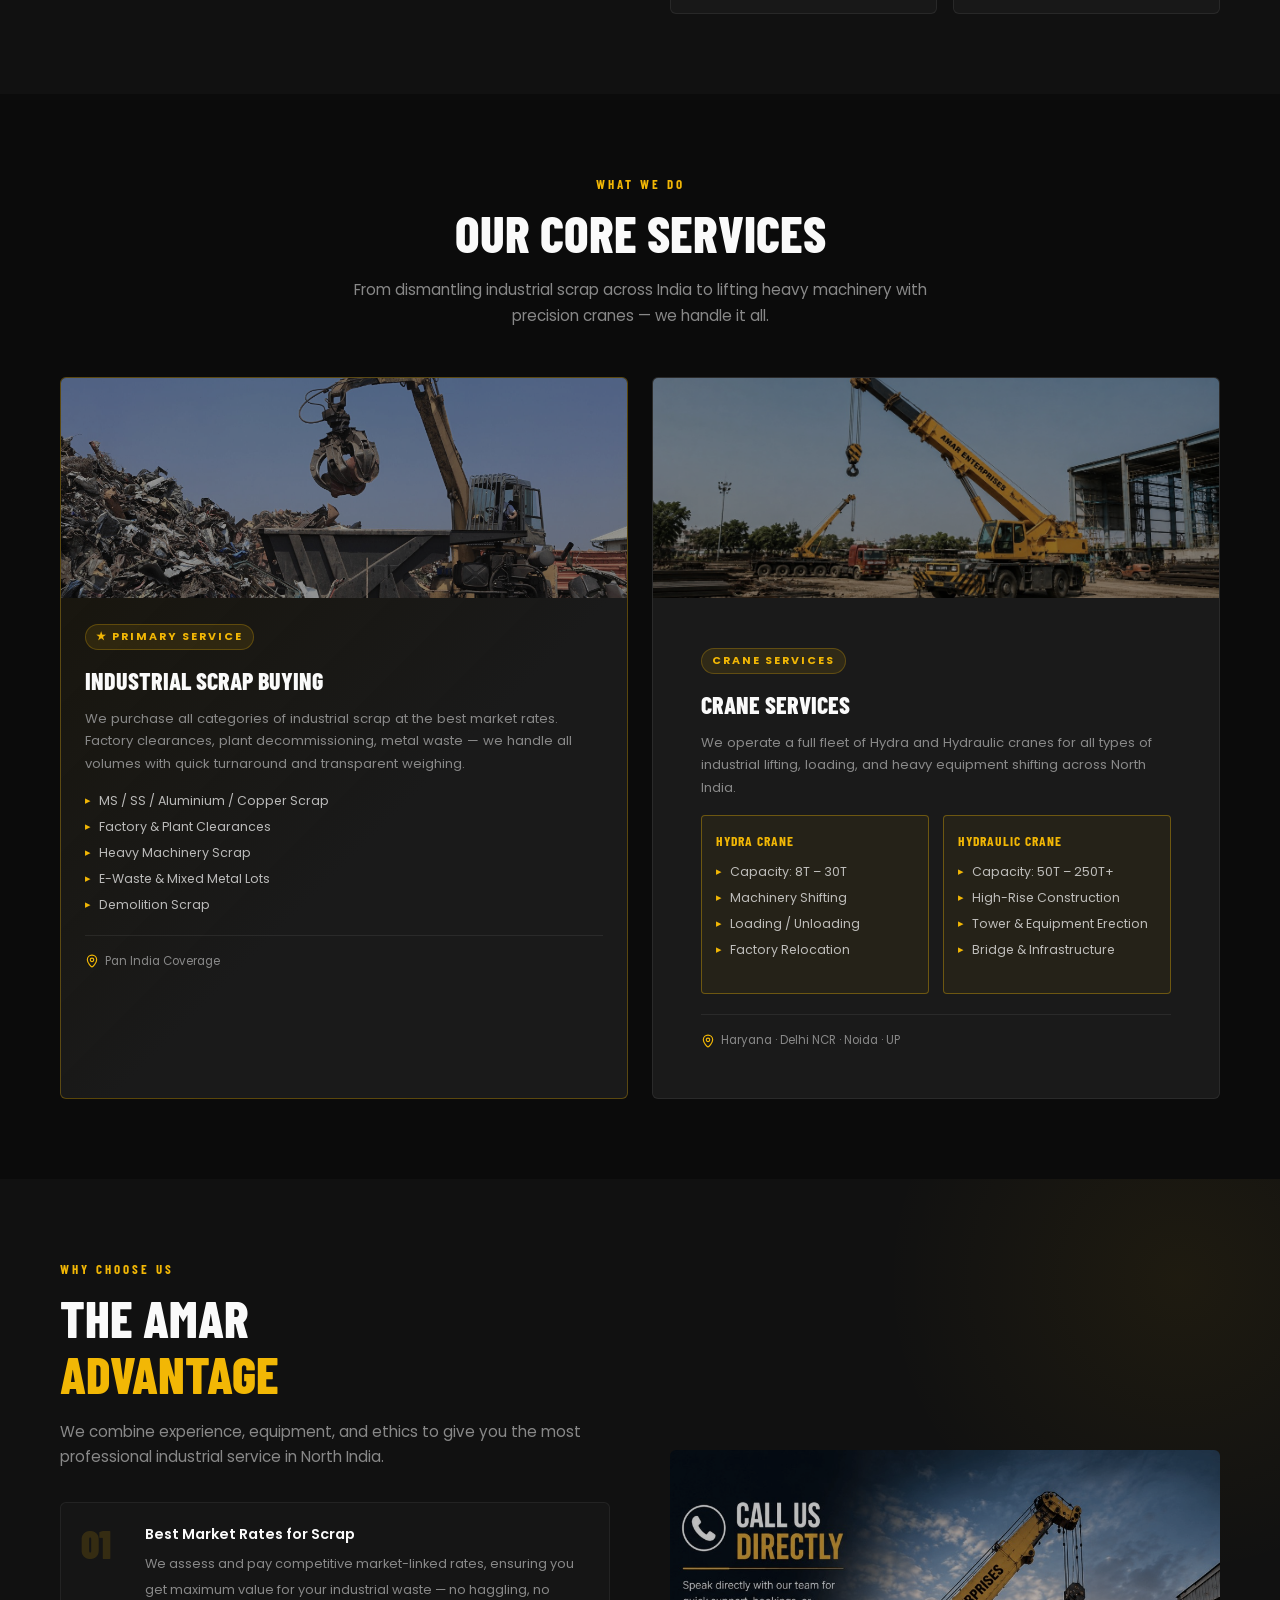
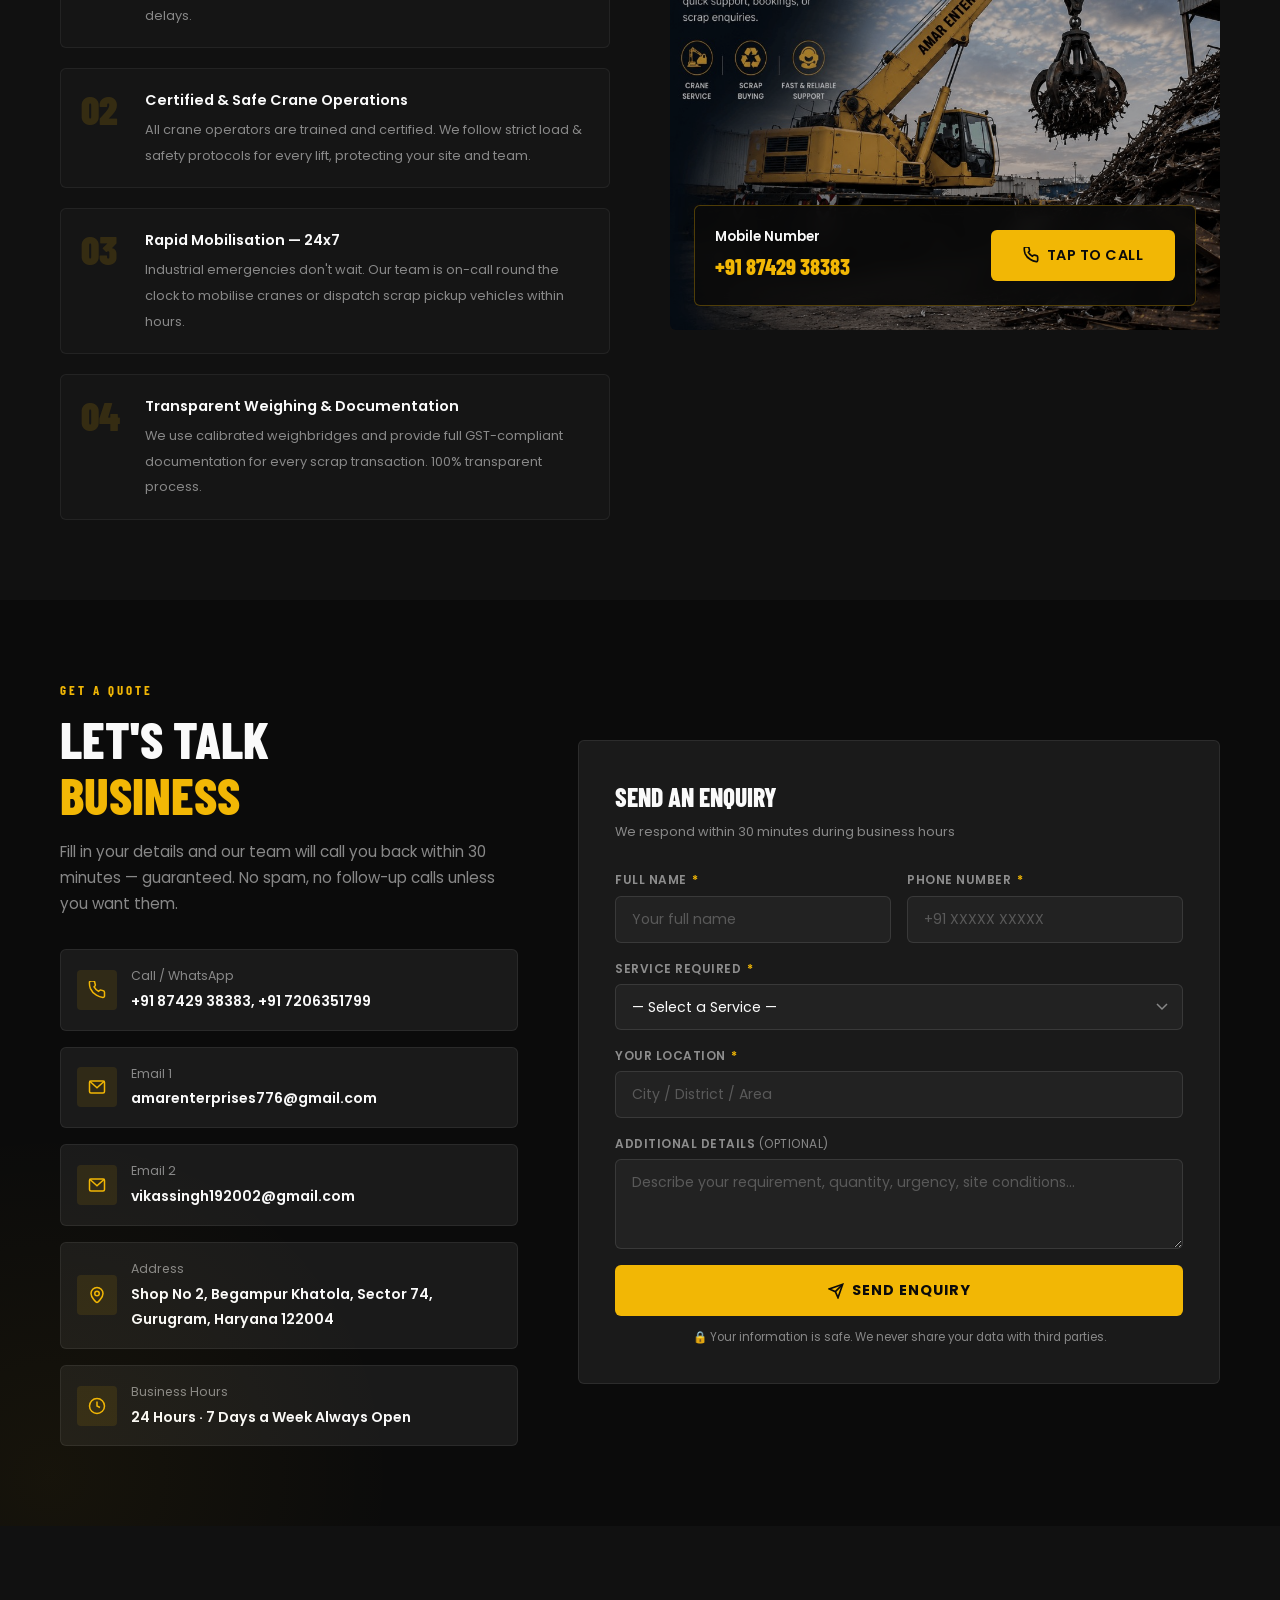
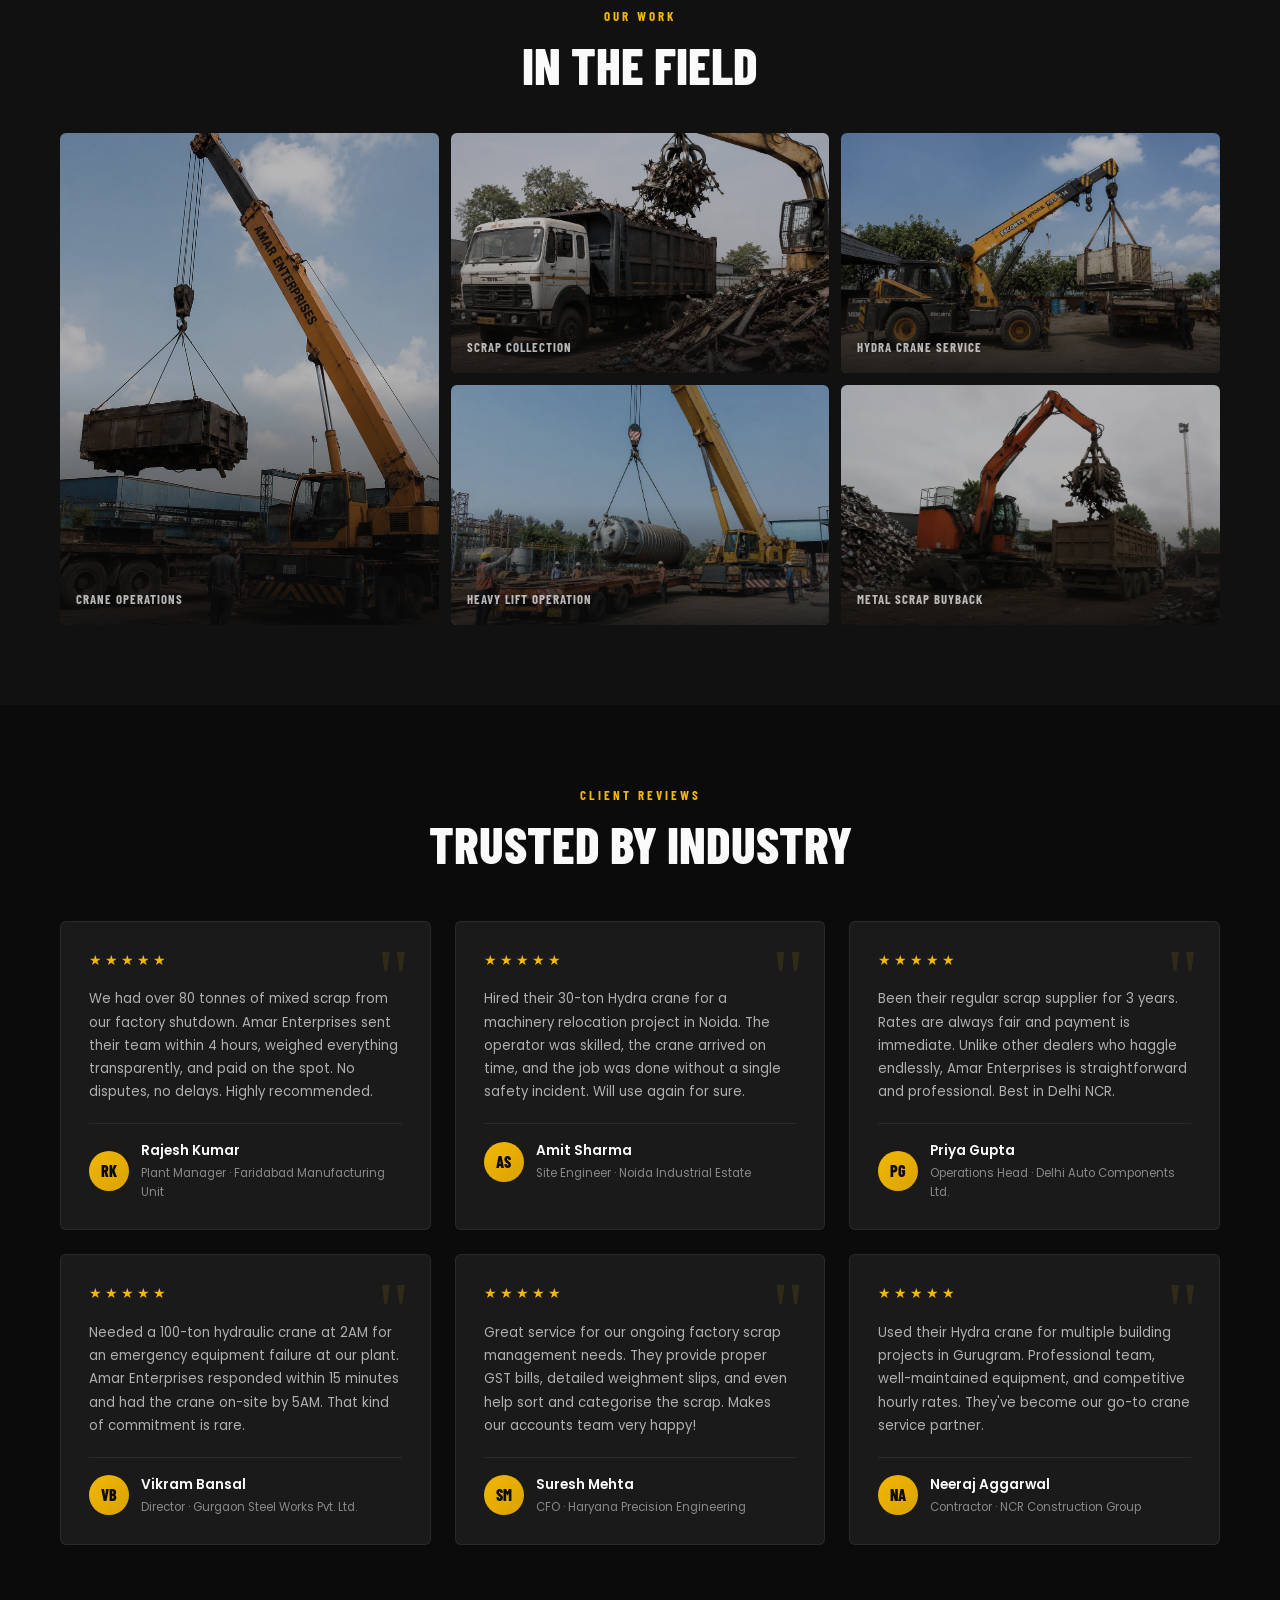
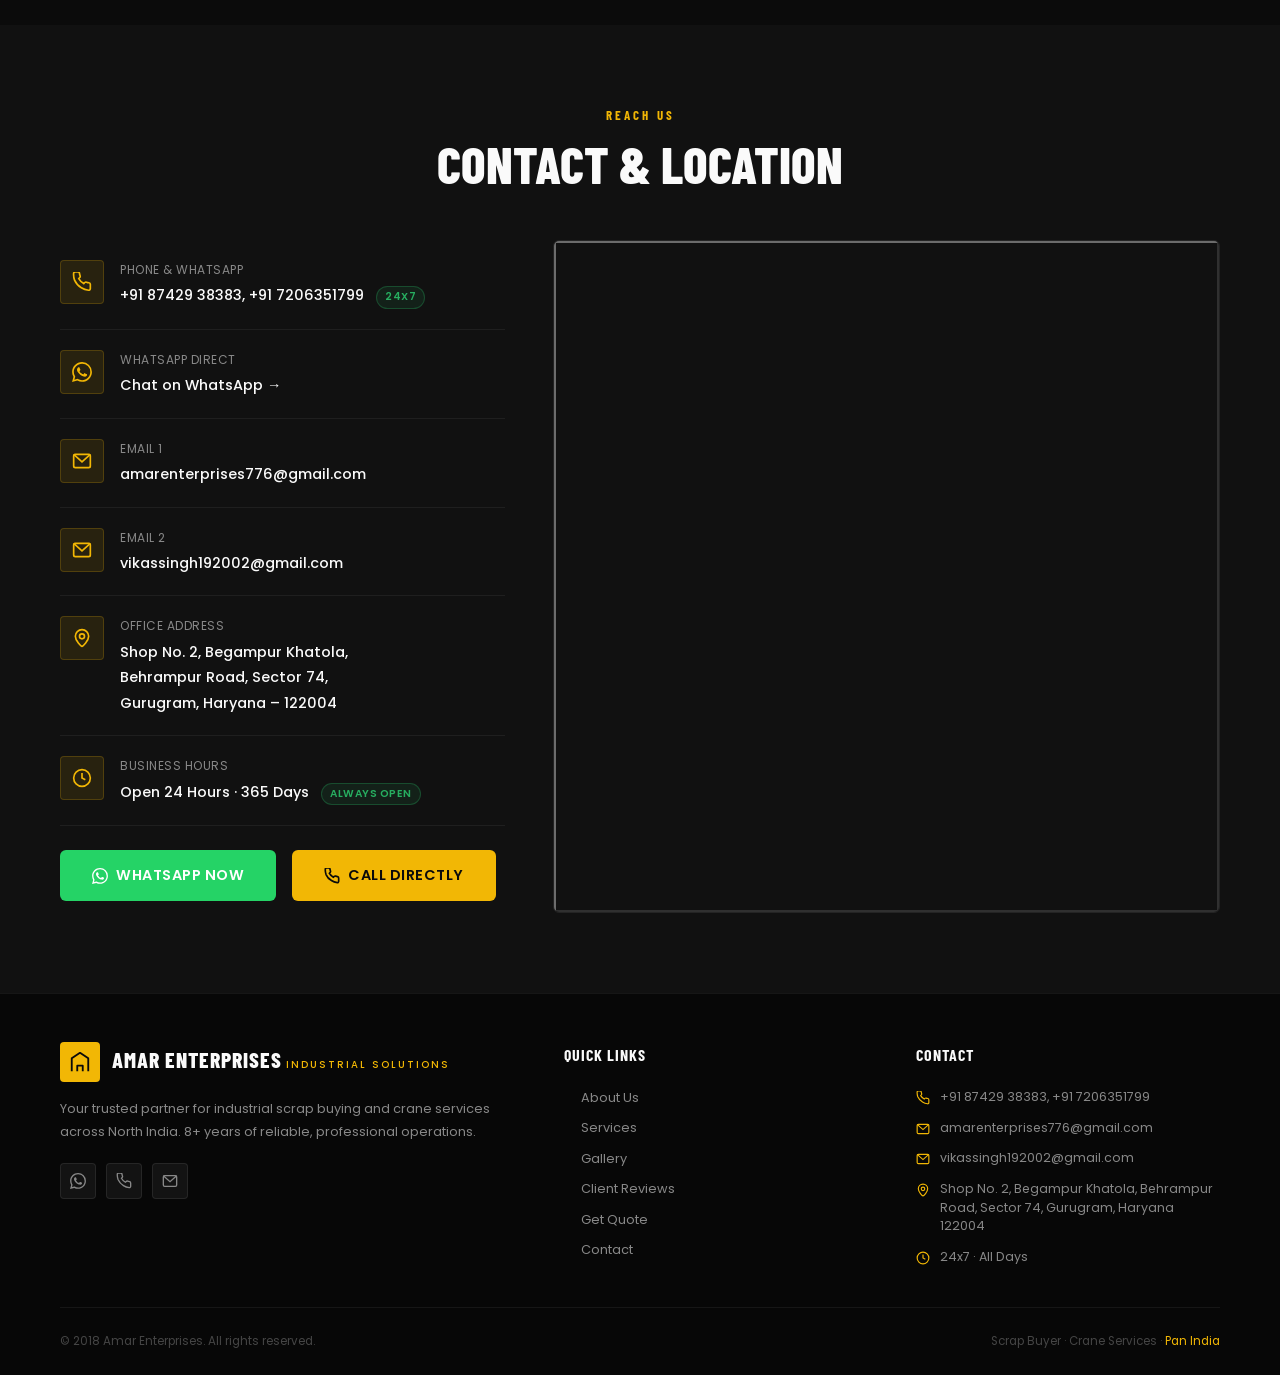
==== commit 0738514e: "Update footer copyright year to 2018" ====
--- a/index.html
+++ b/index.html
@@ -767,7 +767,7 @@
         </div>
       </div>
       <div class="footer-bottom">
-        <p>© 2025 Amar Enterprises. All rights reserved.</p>
+        <p>© 2018 Amar Enterprises. All rights reserved.</p>
         <p>Scrap Buyer · Crane Services · <span class="yellow">Pan India</span></p>
       </div>
     </div>
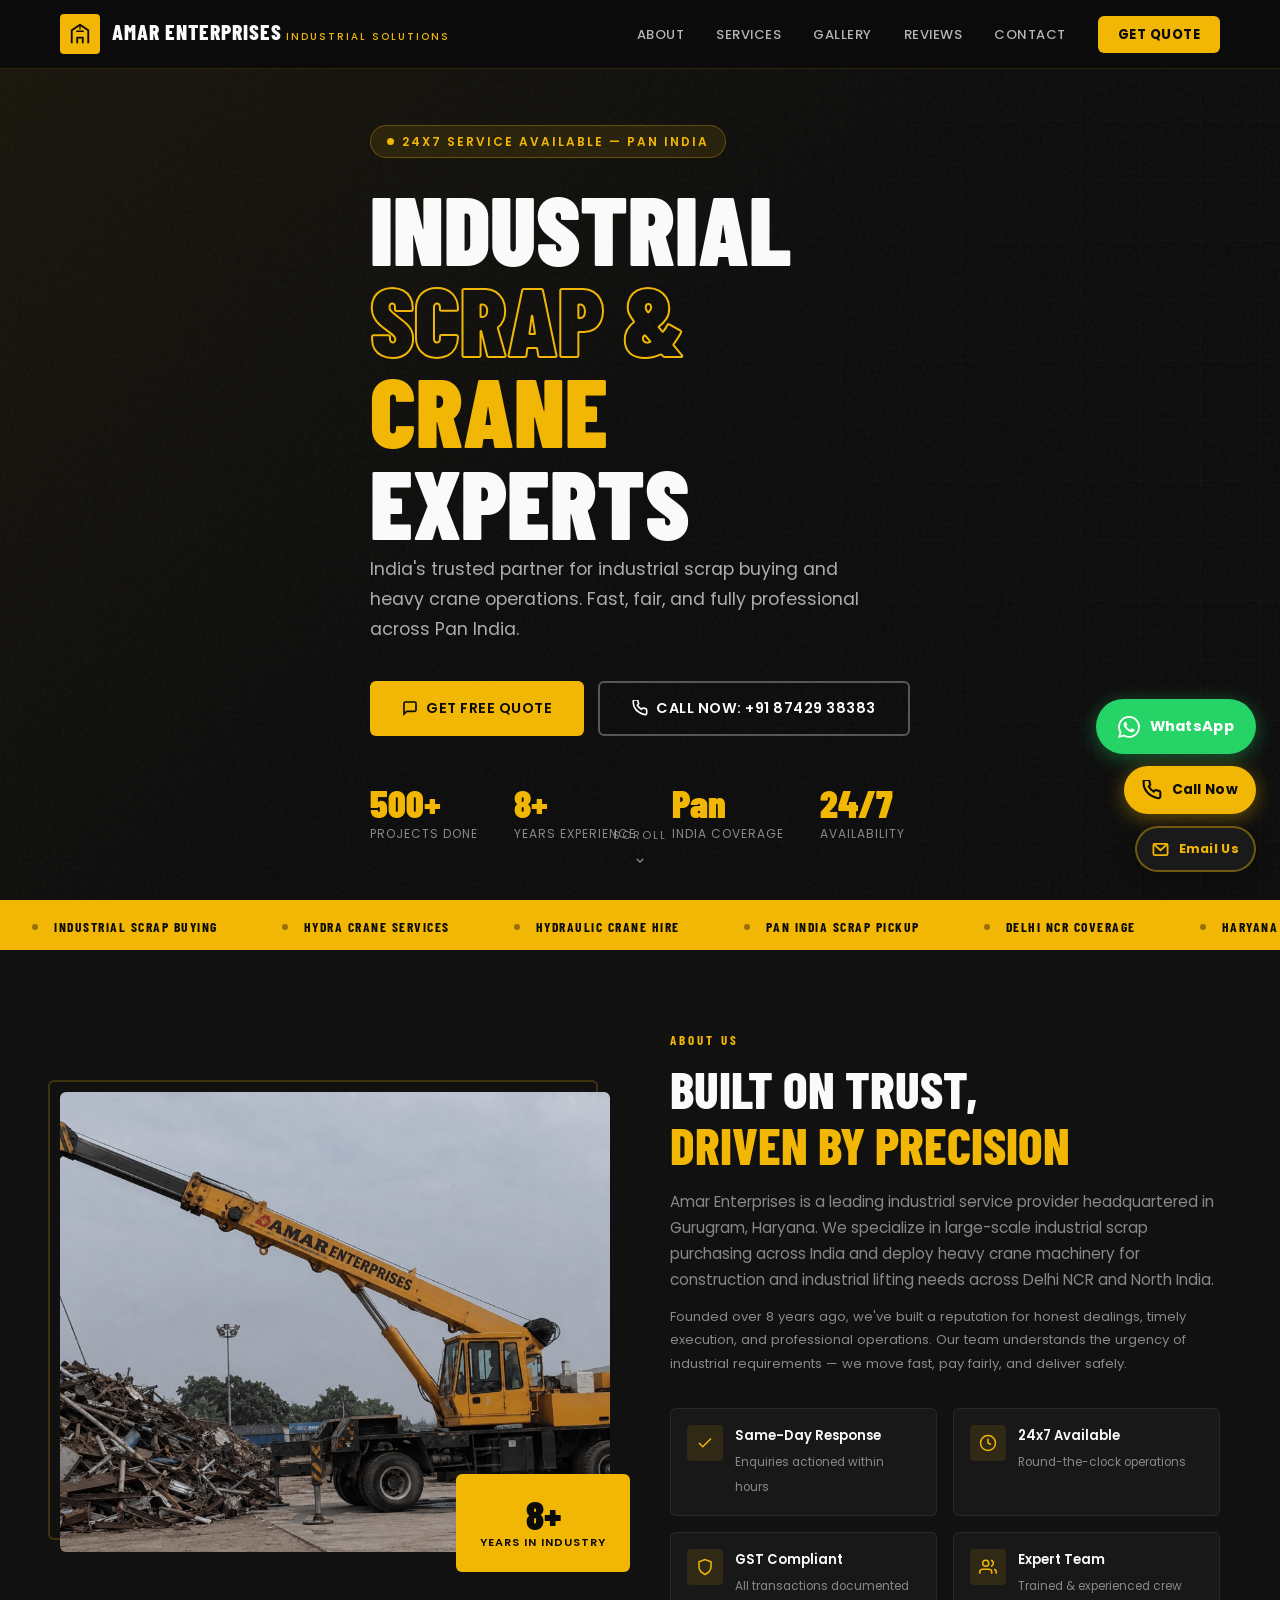
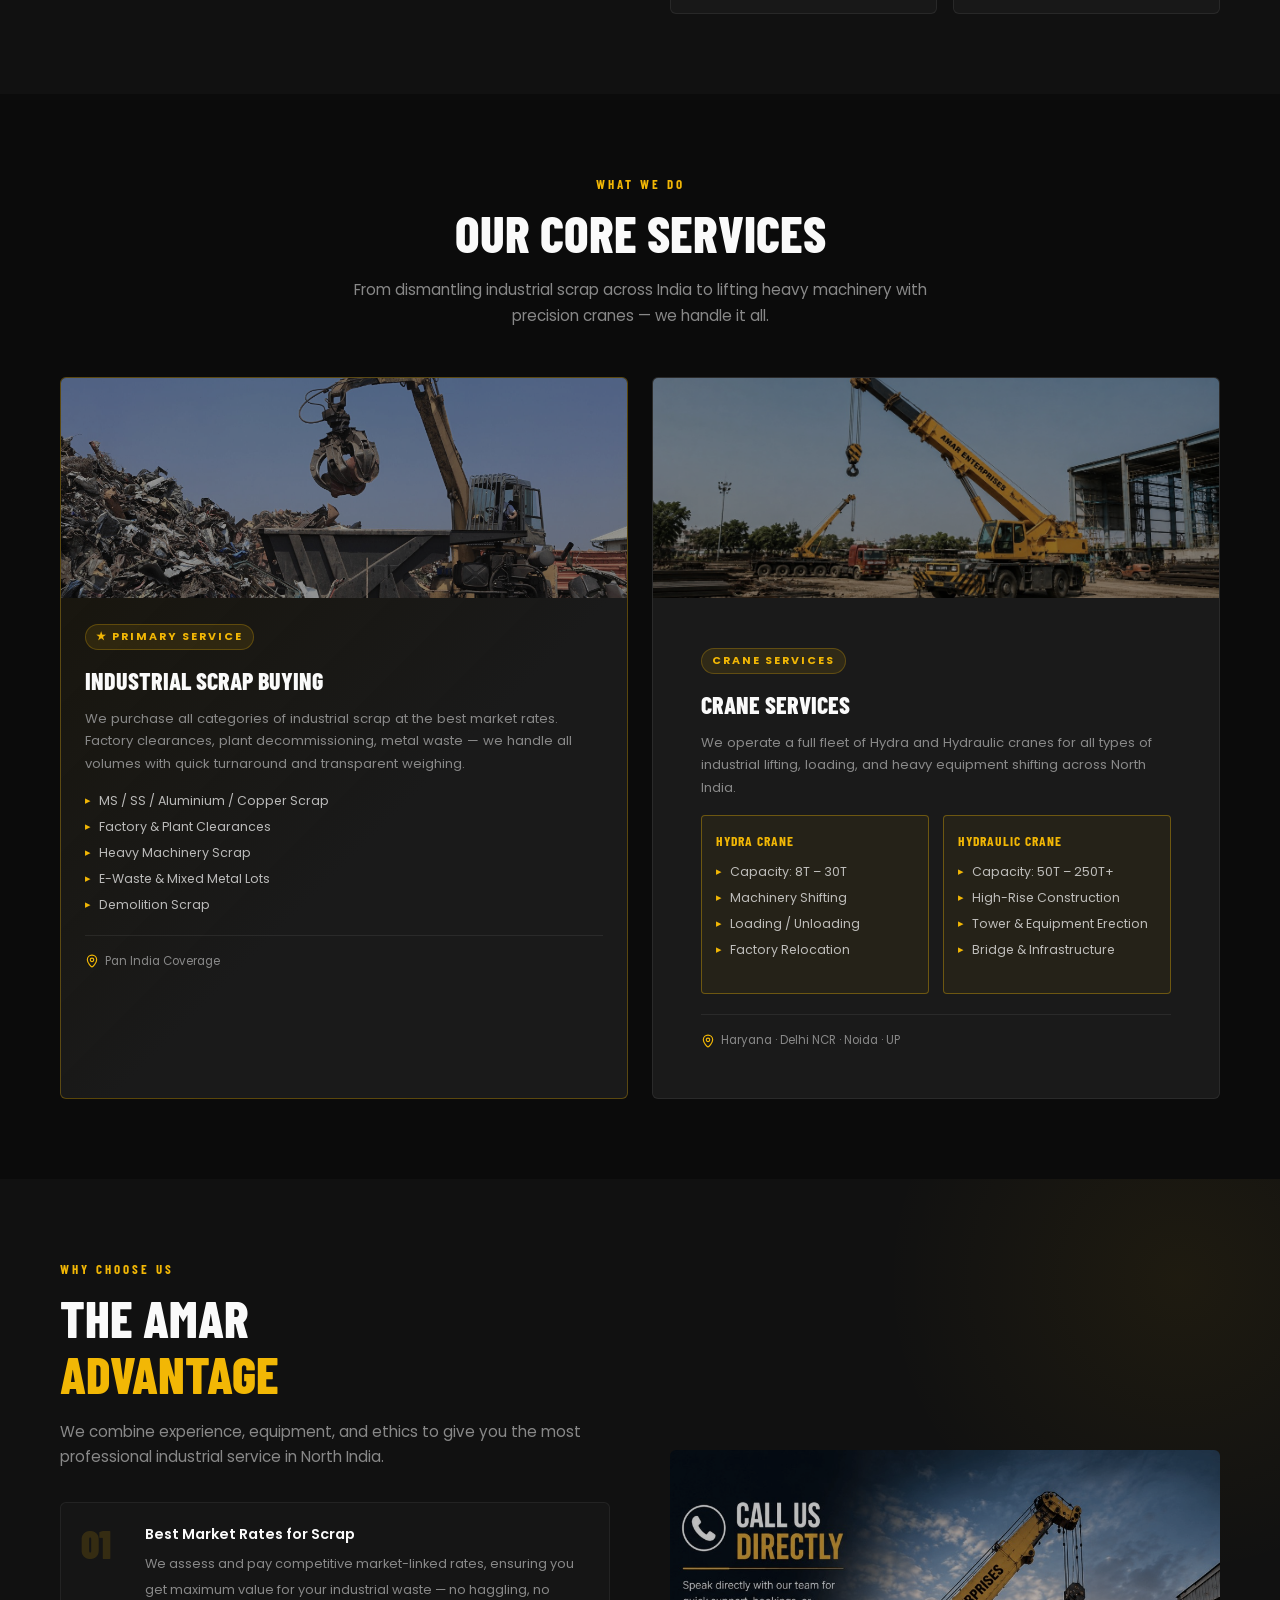
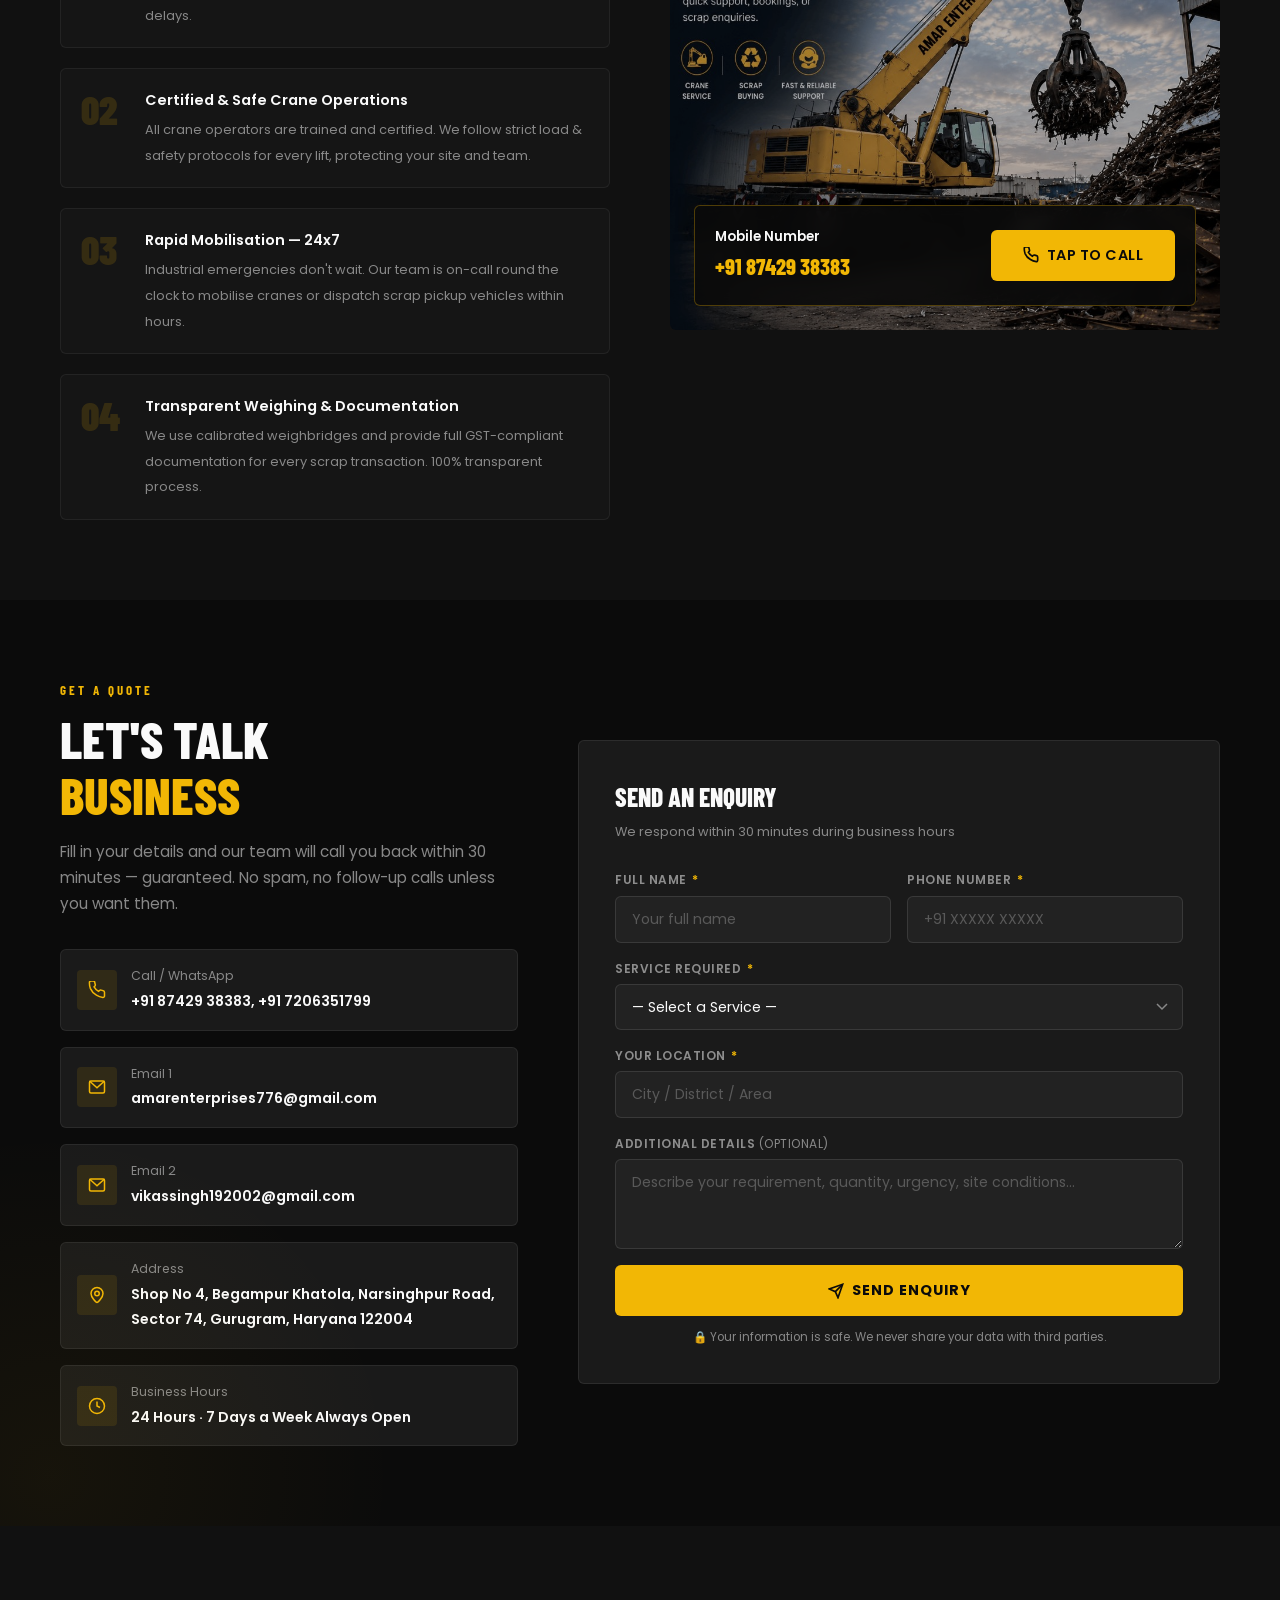
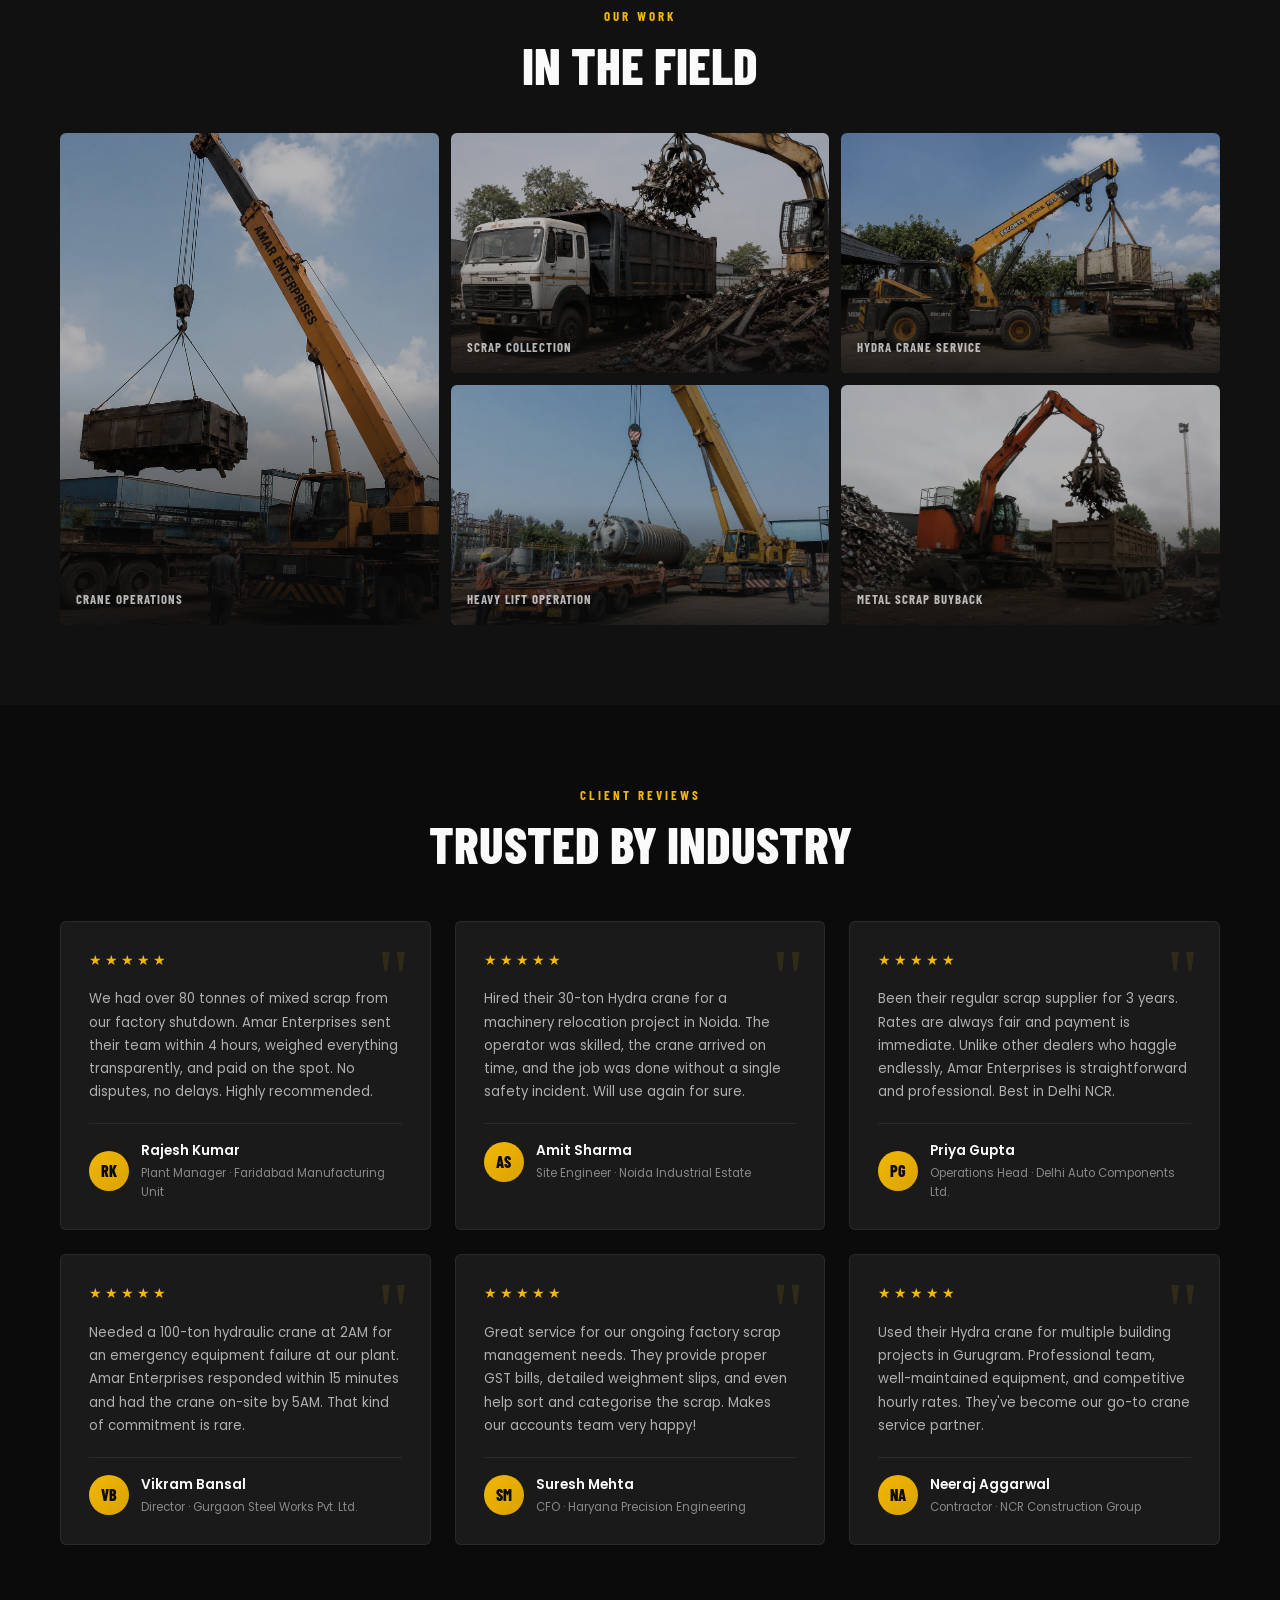
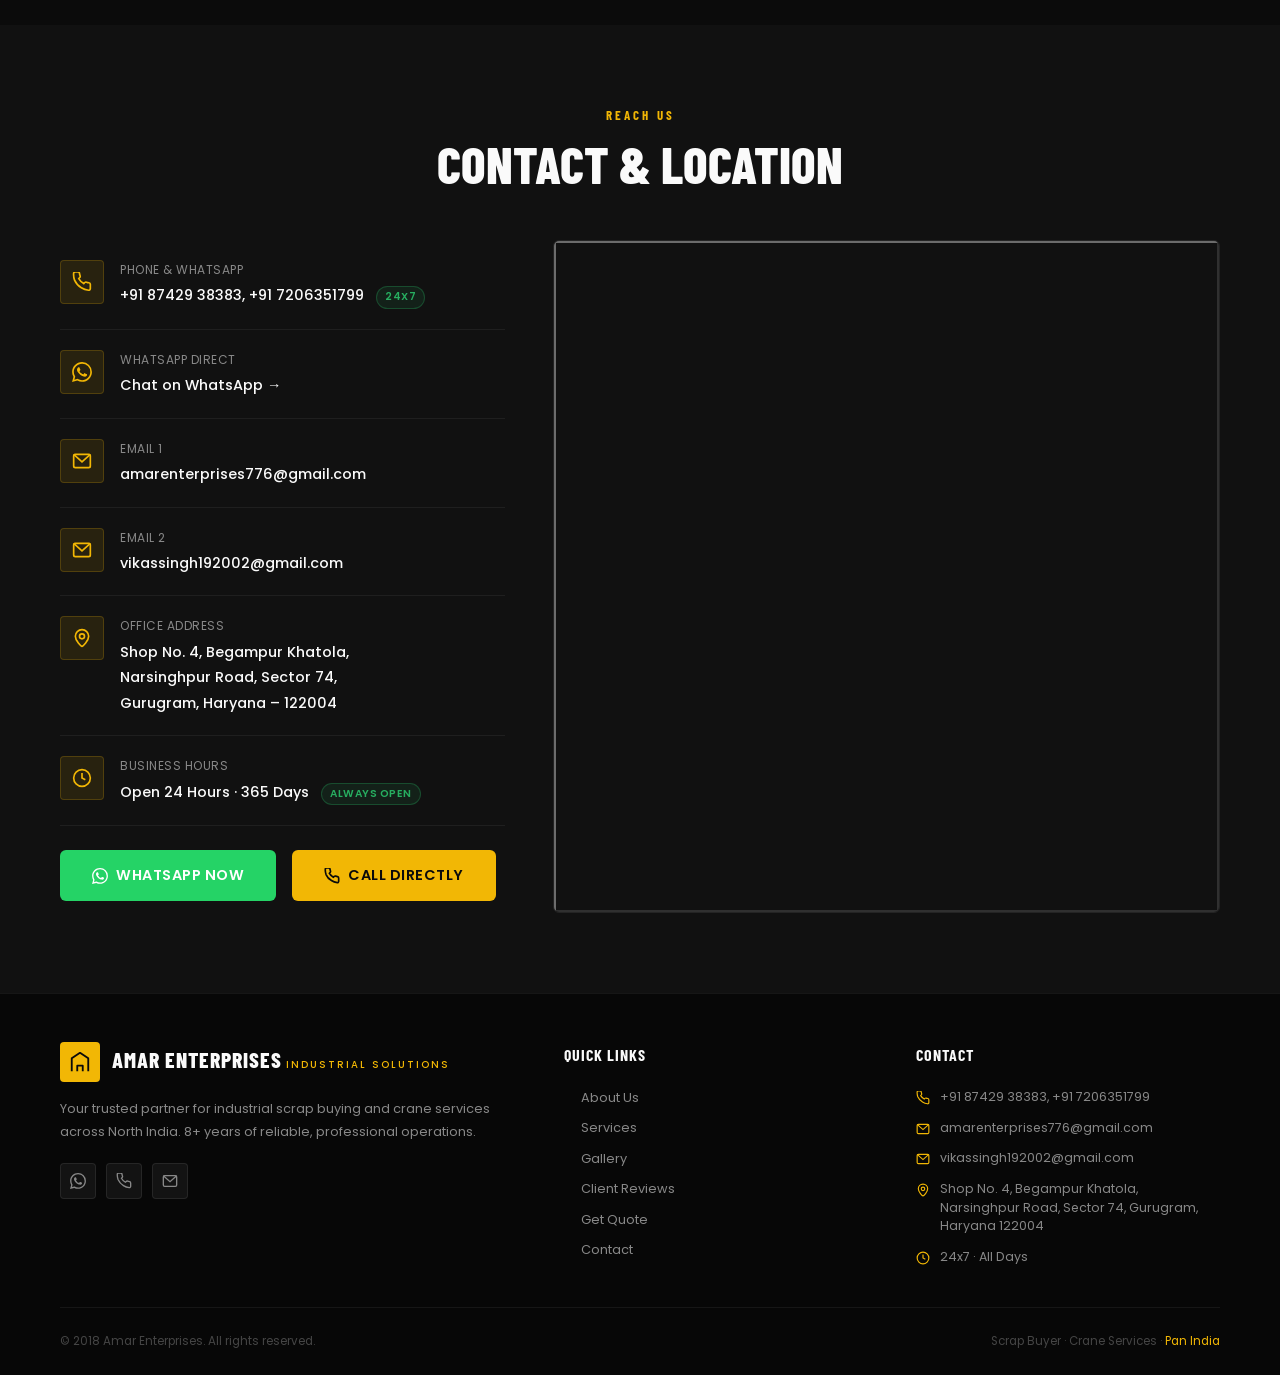
==== commit 1964e14b: "Update addresses in index.html" ====
--- a/index.html
+++ b/index.html
@@ -383,7 +383,7 @@
               </div>
               <div>
                 <strong>Address</strong>
-                <span>Shop No 2, Begampur Khatola, Sector 74, Gurugram, Haryana 122004</span>
+                <span>Shop No 4, Begampur Khatola, Narsinghpur Road, Sector 74, Gurugram, Haryana 122004</span>
               </div>
             </div>
             <div class="contact-quick-item">
@@ -668,7 +668,7 @@
             </div>
             <div class="c-text">
               <strong>Office Address</strong>
-              <span>Shop No. 2, Begampur Khatola,<br/>Behrampur Road, Sector 74,<br/>Gurugram, Haryana – 122004</span>
+              <span>Shop No. 4, Begampur Khatola,<br/>Narsinghpur Road, Sector 74,<br/>Gurugram, Haryana – 122004</span>
             </div>
           </div>
           <div class="contact-item">
@@ -757,7 +757,7 @@
             </li>
             <li>
               <svg viewBox="0 0 24 24" fill="none" stroke="currentColor" stroke-width="2"><circle cx="12" cy="10" r="3"/><path d="M12 2a8 8 0 00-8 8c0 5.4 7 12 8 12s8-6.6 8-12a8 8 0 00-8-8z"/></svg>
-              <span>Shop No. 2, Begampur Khatola, Behrampur Road, Sector 74, Gurugram, Haryana 122004</span>
+              <span>Shop No. 4, Begampur Khatola, Narsinghpur Road, Sector 74, Gurugram, Haryana 122004</span>
             </li>
             <li>
               <svg viewBox="0 0 24 24" fill="none" stroke="currentColor" stroke-width="2"><circle cx="12" cy="12" r="10"/><polyline points="12 6 12 12 16 14"/></svg>
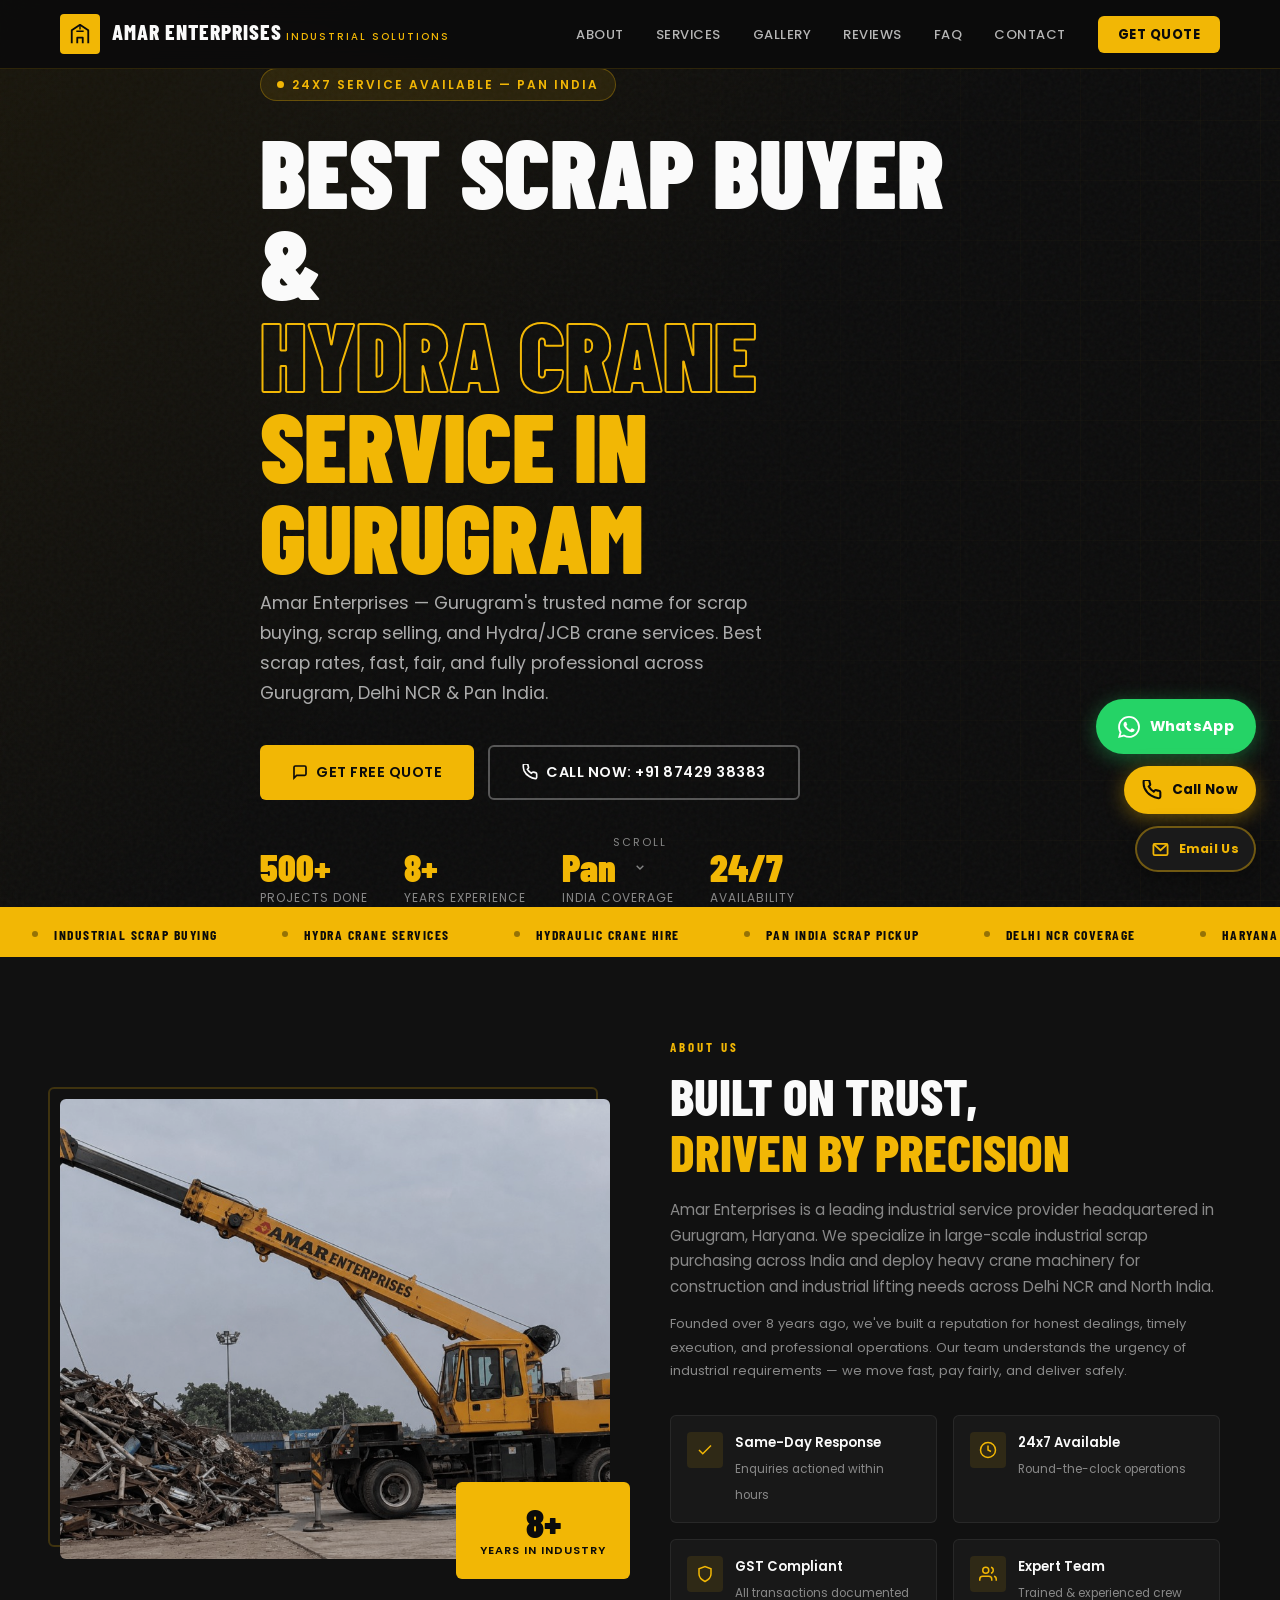
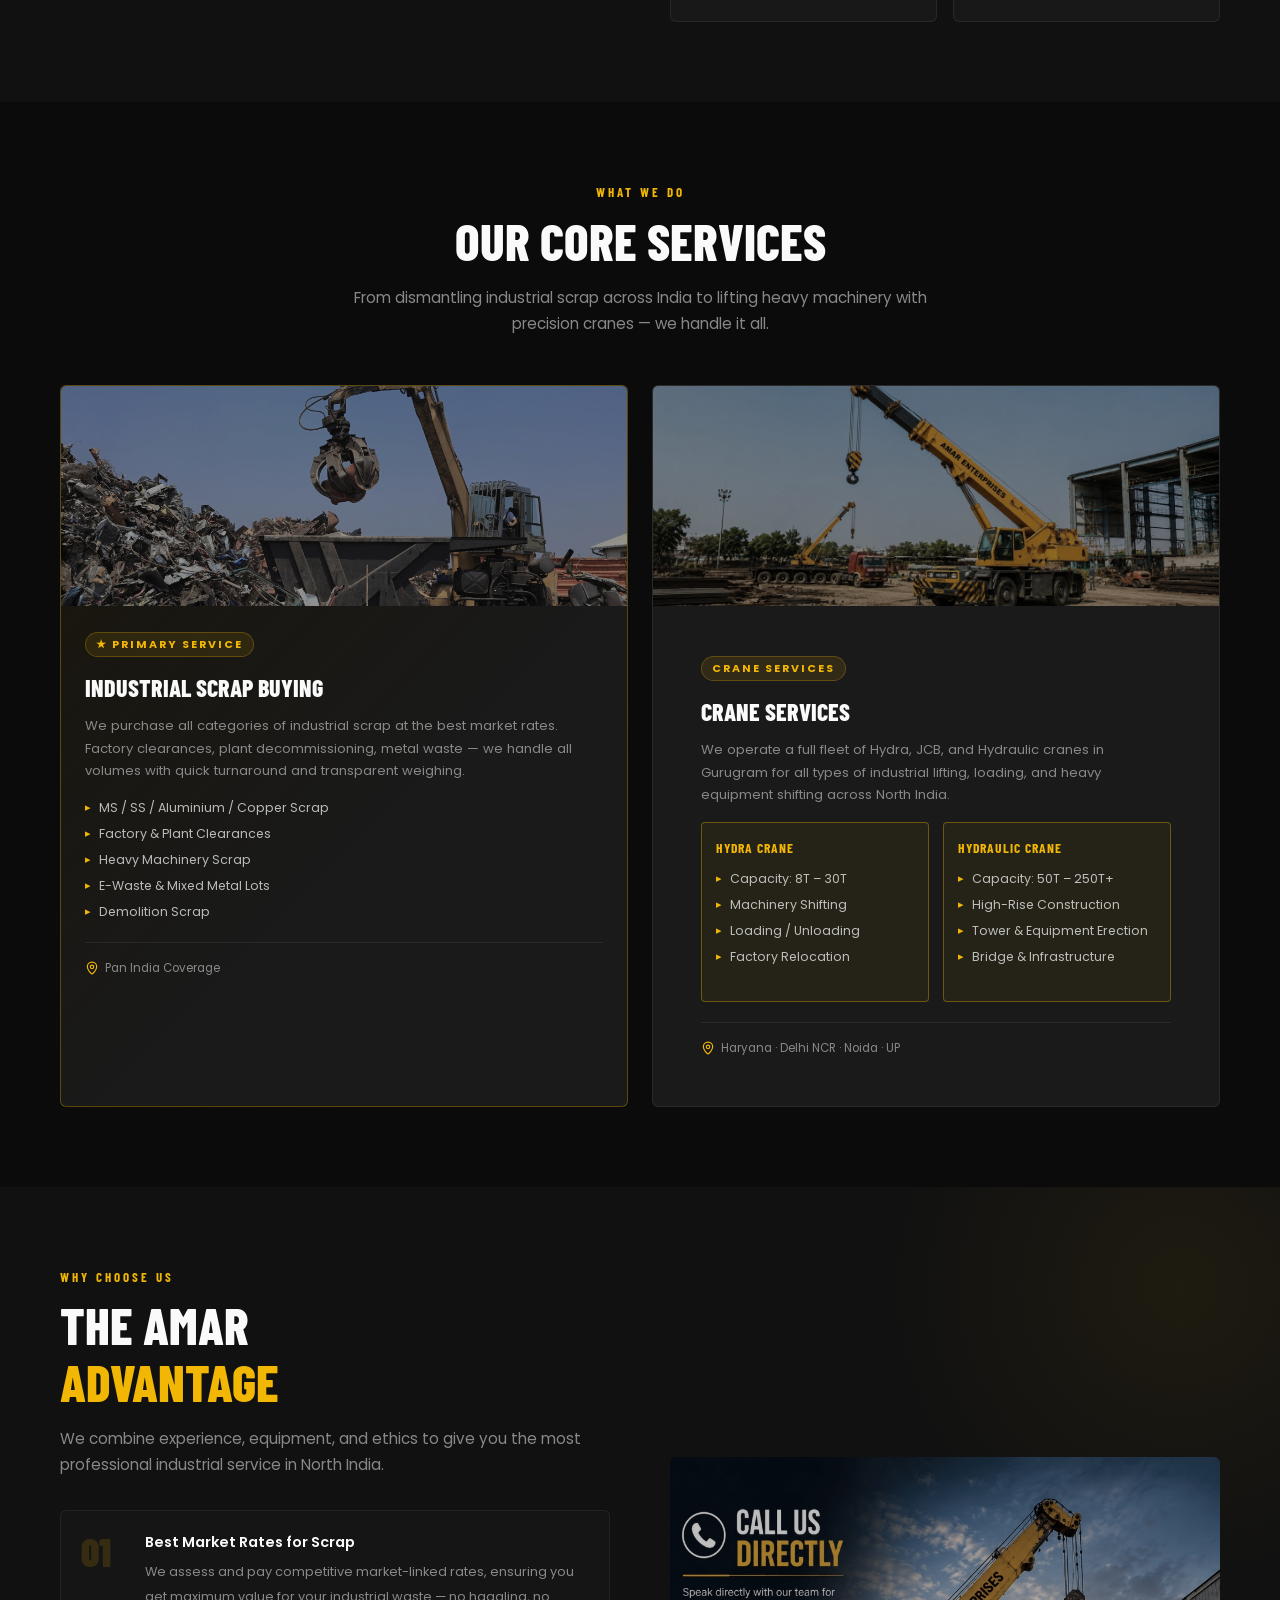
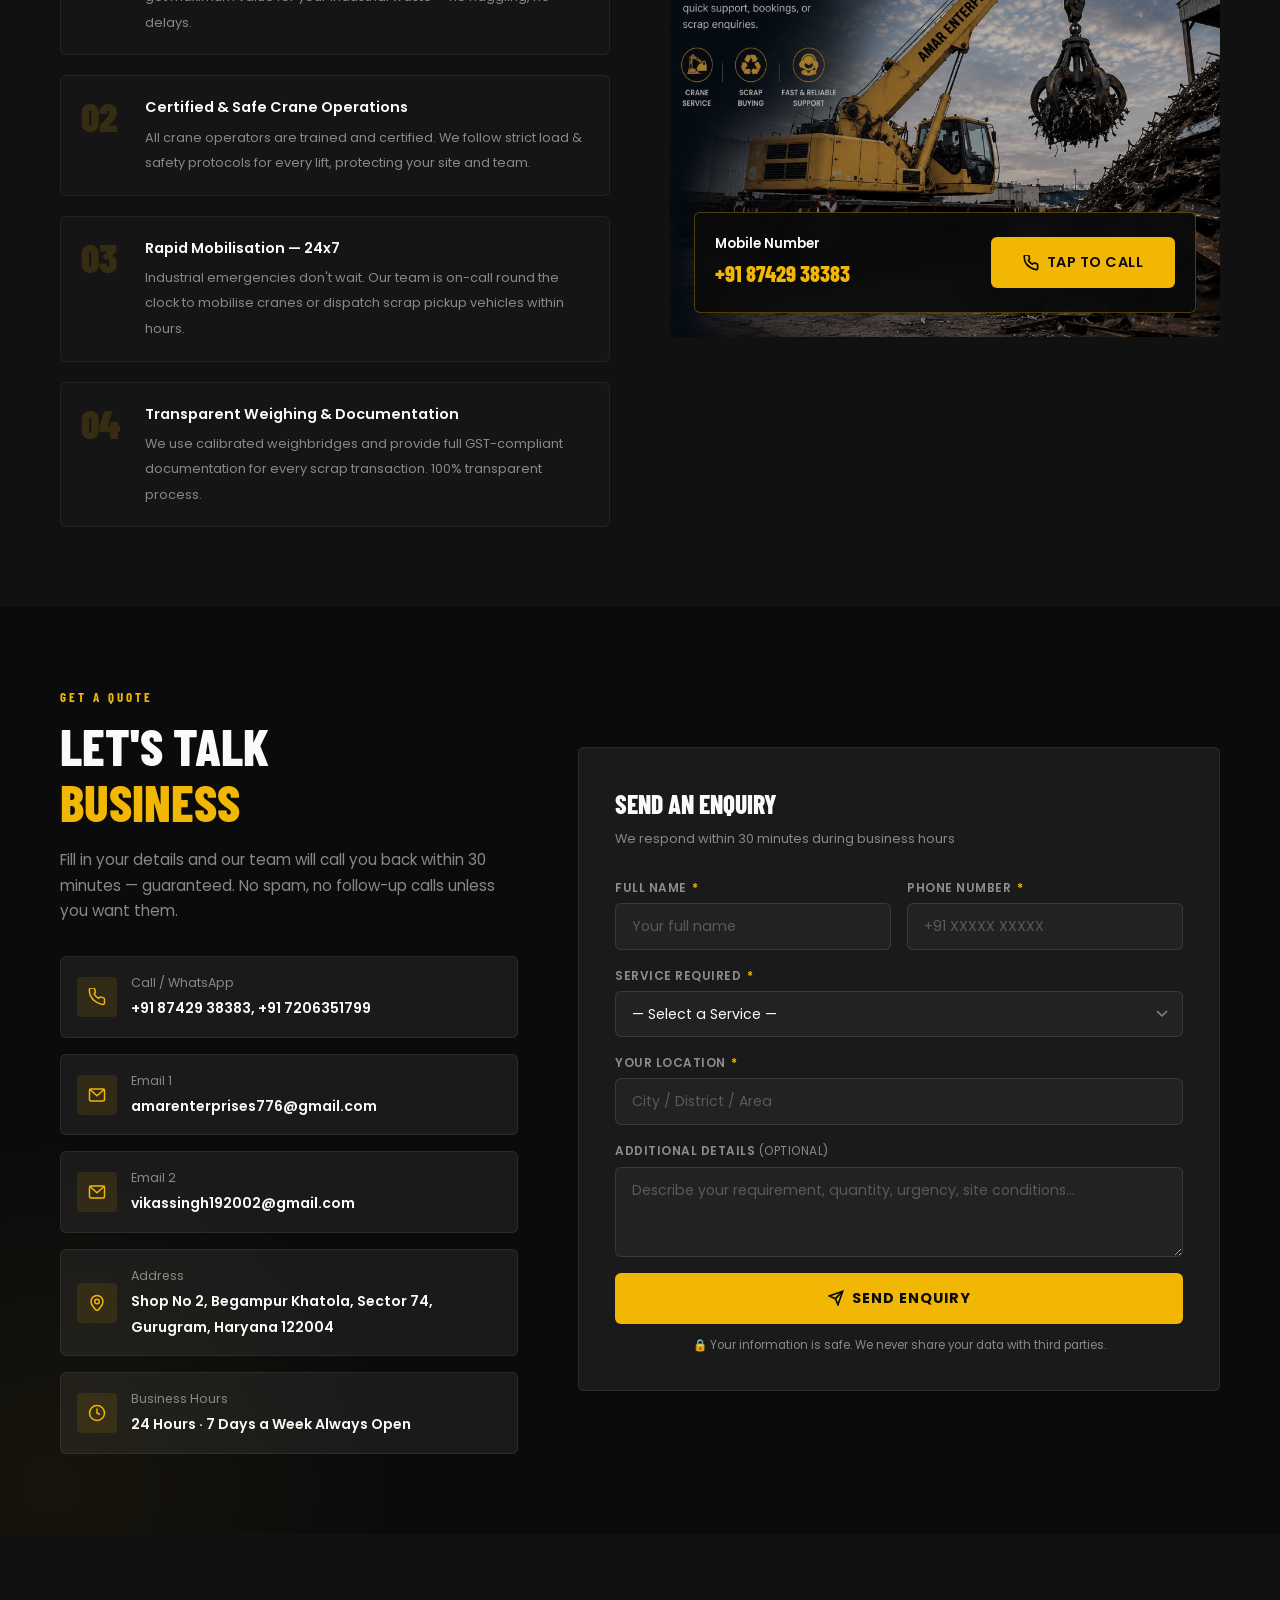
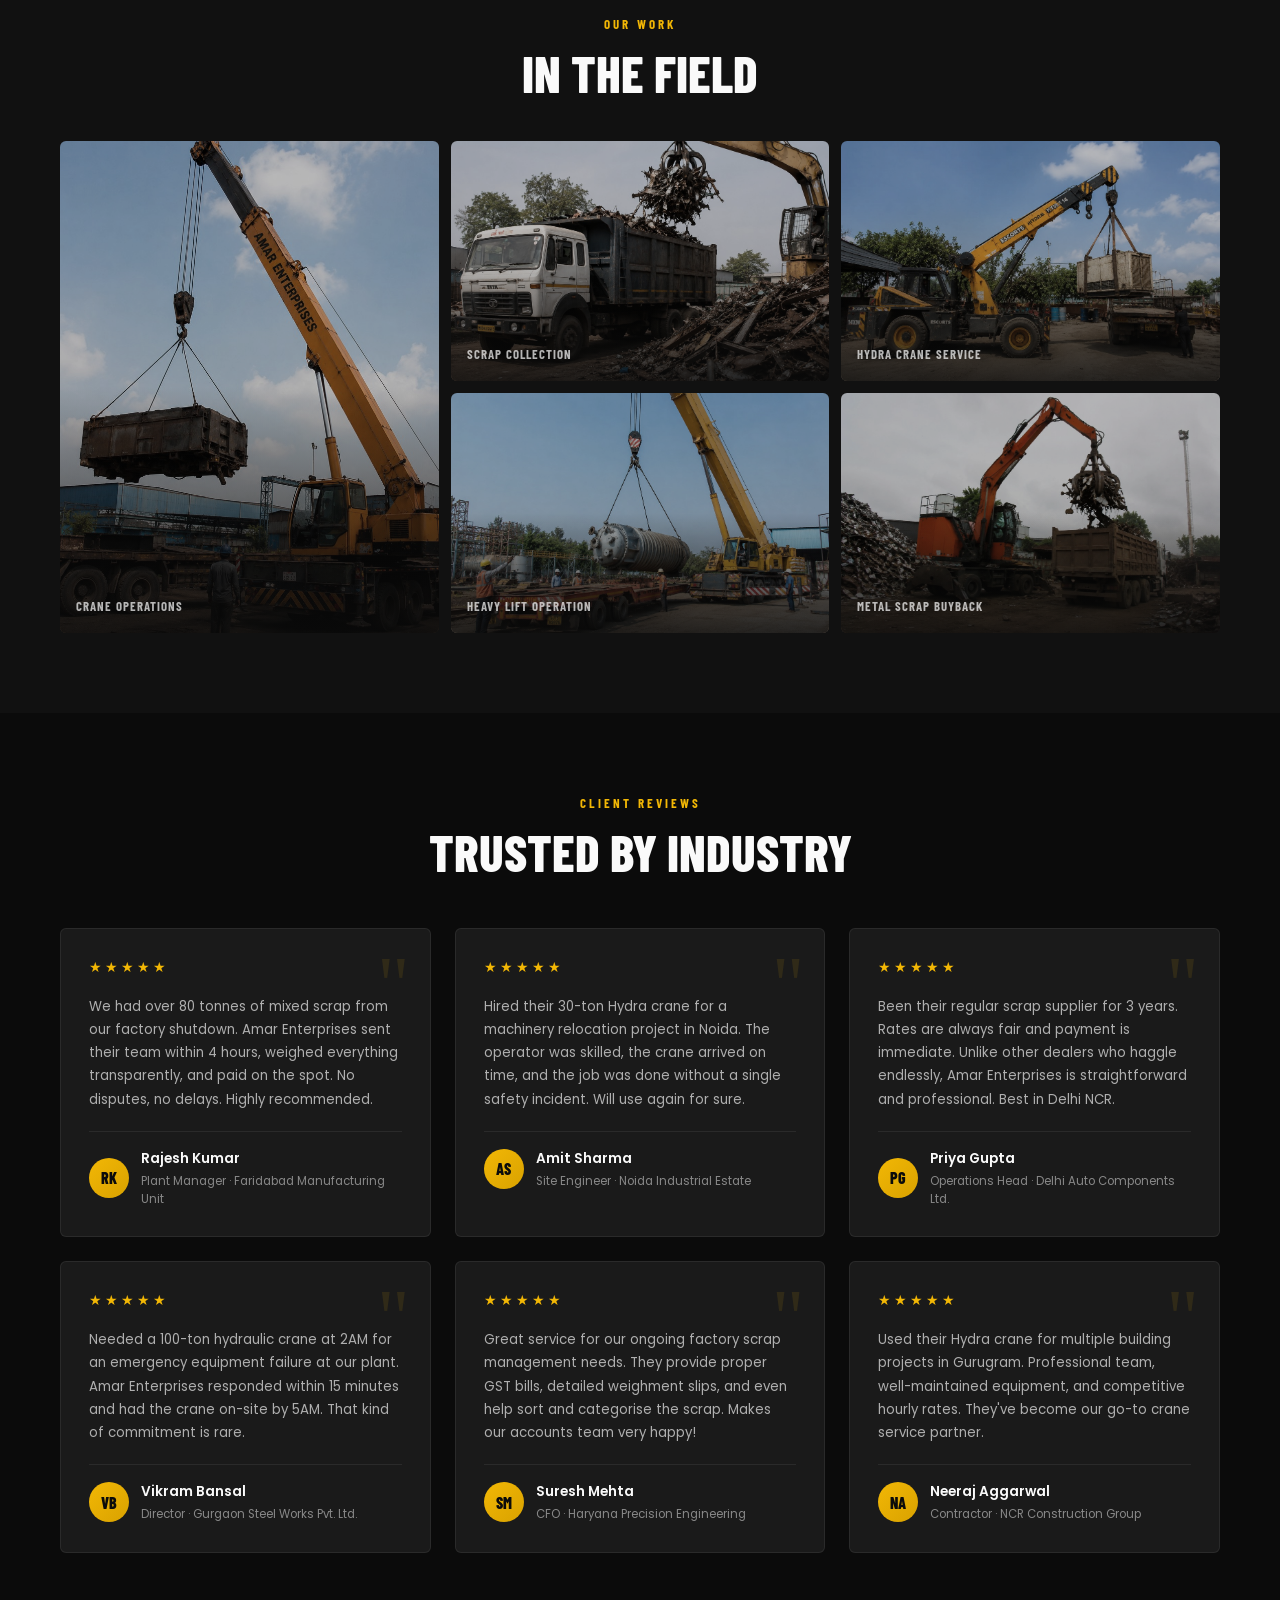
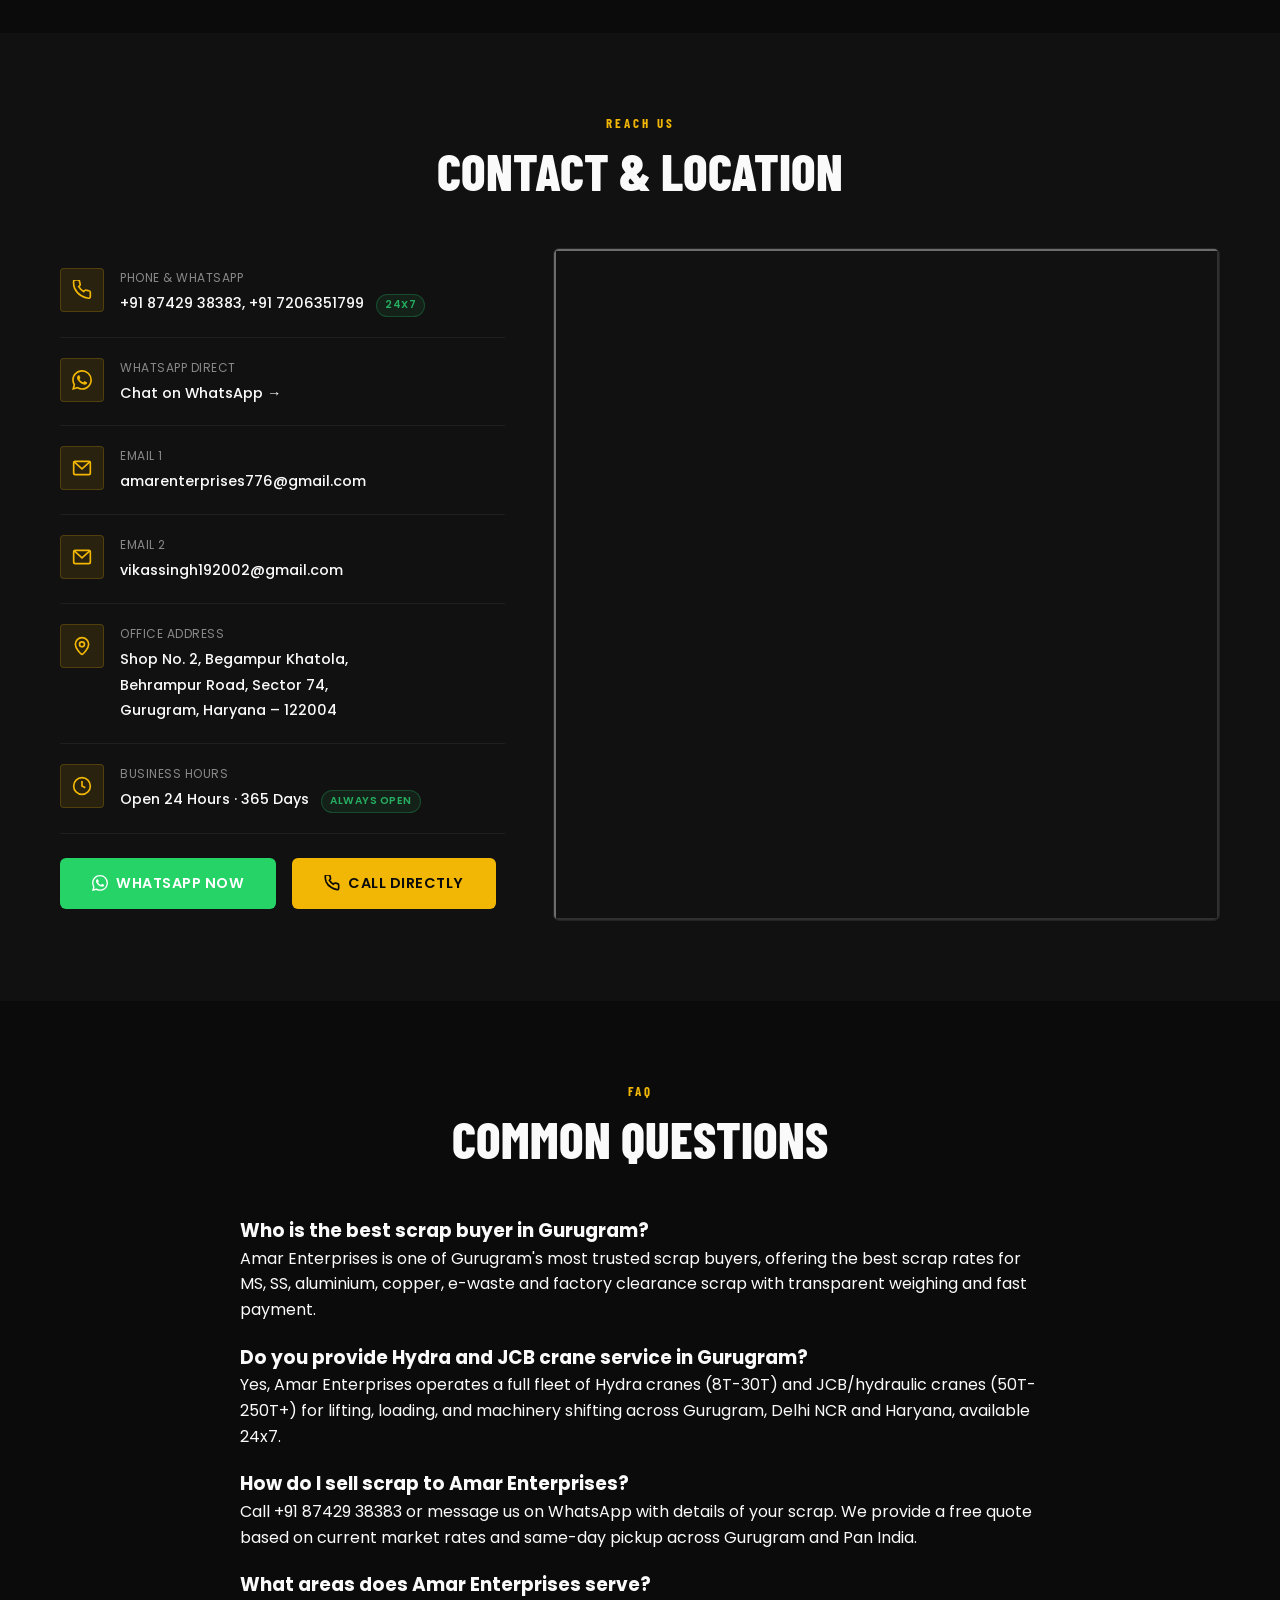
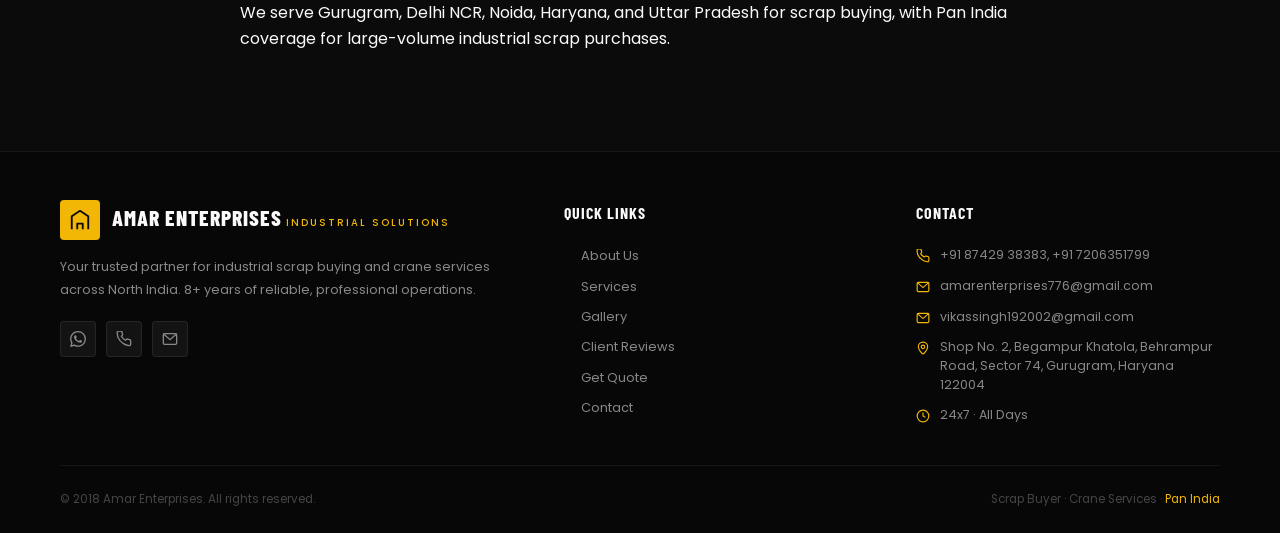
==== commit d51f5a73: "Add files via upload" ====
--- a/index.html
+++ b/index.html
@@ -3,16 +3,77 @@
 <head>
   <meta charset="UTF-8" />
   <meta name="viewport" content="width=device-width, initial-scale=1.0" />
-  <title>Amar Enterprises | Industrial Scrap Buyer & Crane Services – Pan India</title>
-  <meta name="description" content="Amar Enterprises offers industrial scrap buying across India and Hydra/Hydraulic Crane Services in Haryana, Delhi NCR, Noida & UP. 24x7 service. Call +91 8742938383." />
-  <meta name="keywords" content="scrap buyer India, industrial scrap buying, hydra crane hire, hydraulic crane service, crane Gurugram, scrap dealer Haryana, crane service Delhi NCR" />
-  <meta property="og:title" content="Amar Enterprises | Scrap Buying & Crane Services" />
-  <meta property="og:description" content="Pan India scrap buying. Crane services in Delhi NCR, Haryana, Noida & UP. 24x7 availability." />
+  <title>Best Scrap Buyer & Hydra Crane Service in Gurugram | Amar Enterprises</title>
+  <meta name="description" content="Amar Enterprises - Gurugram's trusted scrap buyer and Hydra/JCB crane service provider. Best scrap rates, industrial scrap buying & selling, hydraulic crane hire in Gurugram, Delhi NCR, Haryana. 24x7. Call +91 87429 38383." />
+  <meta name="keywords" content="amar enterprises, scrap buyer gurugram, scrap selling gurugram, best scrap gurugram, metal scrap gurugram, jcb gurugram, crane gurugram, hydra crane gurugram, best scrap seller, best scrap buyer, scrap dealer gurugram, hydraulic crane service, industrial scrap buying india" />
+  <link rel="canonical" href="https://amarenterprises.online/" />
+  <meta property="og:title" content="Best Scrap Buyer & Hydra Crane Service in Gurugram | Amar Enterprises" />
+  <meta property="og:description" content="Gurugram's trusted scrap buyer and hydra/JCB crane service. Best rates, 24x7 availability, Pan India crane services." />
+  <meta property="og:image" content="https://amarenterprises.online/About%20Section.jpg" />
+  <meta property="og:url" content="https://amarenterprises.online/" />
   <meta property="og:type" content="website" />
+  <meta name="robots" content="index, follow" />
+  <meta name="geo.placename" content="Gurugram, Haryana, India" />
   <link rel="preconnect" href="https://fonts.googleapis.com" />
   <link rel="preconnect" href="https://fonts.gstatic.com" crossorigin />
   <link href="https://fonts.googleapis.com/css2?family=Barlow+Condensed:wght@400;600;700;800;900&family=Poppins:wght@300;400;500;600;700&display=swap" rel="stylesheet" />
   <link rel="stylesheet" href="styles.css" />
+  <script type="application/ld+json">
+  {
+    "@context": "https://schema.org",
+    "@type": "LocalBusiness",
+    "@id": "https://amarenterprises.online/#business",
+    "name": "Amar Enterprises",
+    "alternateName": "Amar Enterprises Scrap & Crane Services",
+    "description": "Amar Enterprises is a trusted scrap buyer and hydra/JCB crane service provider based in Gurugram, offering industrial scrap buying, scrap selling, and hydraulic crane hire across Delhi NCR, Haryana, Noida and UP.",
+    "url": "https://amarenterprises.online/",
+    "telephone": "+91-87429-38383",
+    "email": "amarenterprises776@gmail.com",
+    "priceRange": "₹₹",
+    "image": "https://amarenterprises.online/About%20Section.jpg",
+    "address": {
+      "@type": "PostalAddress",
+      "streetAddress": "Shop No. 2, Begampur Khatola, Behrampur Road, Sector 74",
+      "addressLocality": "Gurugram",
+      "addressRegion": "Haryana",
+      "postalCode": "122004",
+      "addressCountry": "IN"
+    },
+    "geo": {
+      "@type": "GeoCoordinates",
+      "latitude": 28.4089,
+      "longitude": 77.0488
+    },
+    "areaServed": ["Gurugram", "Delhi NCR", "Noida", "Haryana", "Uttar Pradesh", "India"],
+    "openingHoursSpecification": {
+      "@type": "OpeningHoursSpecification",
+      "dayOfWeek": ["Monday","Tuesday","Wednesday","Thursday","Friday","Saturday","Sunday"],
+      "opens": "00:00",
+      "closes": "23:59"
+    },
+    "sameAs": [
+      "https://wa.me/917206351799"
+    ],
+    "makesOffer": [
+      {
+        "@type": "Offer",
+        "itemOffered": {
+          "@type": "Service",
+          "name": "Industrial Scrap Buying",
+          "description": "Best rate scrap buying and selling - MS, SS, Aluminium, Copper, E-waste, factory clearance scrap in Gurugram and Pan India."
+        }
+      },
+      {
+        "@type": "Offer",
+        "itemOffered": {
+          "@type": "Service",
+          "name": "Hydra Crane & JCB Crane Service",
+          "description": "Hydra crane, JCB crane, and hydraulic crane hire for lifting, loading, and machinery shifting in Gurugram and Delhi NCR."
+        }
+      }
+    ]
+  }
+  </script>
 </head>
 <body>
 
@@ -38,6 +99,7 @@
           <a href="#services">Services</a>
           <a href="#gallery">Gallery</a>
           <a href="#testimonials">Reviews</a>
+          <a href="#faq">FAQ</a>
           <a href="#contact">Contact</a>
           <a href="#enquiry" class="nav-cta">Get Quote</a>
         </div>
@@ -54,6 +116,7 @@
     <a href="#services" onclick="closeMobileMenu()">Services</a>
     <a href="#gallery" onclick="closeMobileMenu()">Gallery</a>
     <a href="#testimonials" onclick="closeMobileMenu()">Reviews</a>
+    <a href="#faq" onclick="closeMobileMenu()">FAQ</a>
     <a href="#contact" onclick="closeMobileMenu()">Contact</a>
     <a href="#enquiry" onclick="closeMobileMenu()" style="color:var(--yellow);font-weight:700;">Get Free Quote →</a>
   </nav>
@@ -71,13 +134,12 @@
           24x7 Service Available — Pan India
         </div>
         <h1 class="hero-title">
-          Industrial
-          <span class="accent-line">Scrap &</span>
-          <span class="accent-line filled">Crane</span>
-          Experts
+          Best Scrap Buyer &
+          <span class="accent-line">Hydra Crane</span>
+          <span class="accent-line filled">Service in Gurugram</span>
         </h1>
         <p class="hero-subtitle">
-          India's trusted partner for industrial scrap buying and heavy crane operations. Fast, fair, and fully professional across Pan India.
+          Amar Enterprises — Gurugram's trusted name for scrap buying, scrap selling, and Hydra/JCB crane services. Best scrap rates, fast, fair, and fully professional across Gurugram, Delhi NCR & Pan India.
         </p>
         <div class="hero-actions">
           <a href="#enquiry" class="btn btn-primary">
@@ -246,7 +308,7 @@
           <div class="service-card-body">
             <span class="service-tag">Crane Services</span>
             <h3>Crane Services</h3>
-            <p>We operate a full fleet of Hydra and Hydraulic cranes for all types of industrial lifting, loading, and heavy equipment shifting across North India.</p>
+            <p>We operate a full fleet of Hydra, JCB, and Hydraulic cranes in Gurugram for all types of industrial lifting, loading, and heavy equipment shifting across North India.</p>
             <!-- Both sub-boxes: equal yellow border highlight -->
             <div style="display:grid;grid-template-columns:1fr 1fr;gap:14px;margin-bottom:20px;">
               <div style="background:rgba(242,183,5,0.05);border:1px solid rgba(242,183,5,0.35);border-radius:4px;padding:14px;">
@@ -383,7 +445,7 @@
               </div>
               <div>
                 <strong>Address</strong>
-                <span>Shop No 4, Begampur Khatola, Narsinghpur Road, Sector 74, Gurugram, Haryana 122004</span>
+                <span>Shop No 2, Begampur Khatola, Sector 74, Gurugram, Haryana 122004</span>
               </div>
             </div>
             <div class="contact-quick-item">
@@ -668,7 +730,7 @@
             </div>
             <div class="c-text">
               <strong>Office Address</strong>
-              <span>Shop No. 4, Begampur Khatola,<br/>Narsinghpur Road, Sector 74,<br/>Gurugram, Haryana – 122004</span>
+              <span>Shop No. 2, Begampur Khatola,<br/>Behrampur Road, Sector 74,<br/>Gurugram, Haryana – 122004</span>
             </div>
           </div>
           <div class="contact-item">
@@ -704,6 +766,75 @@
     </div>
   </section>
 
+  <!-- ===== FAQ ===== -->
+  <section id="faq" class="section-pad">
+    <div class="container">
+      <div class="services-header text-center">
+        <span class="section-label">FAQ</span>
+        <h2 class="section-title">Common Questions</h2>
+      </div>
+      <div class="faq-list" style="max-width:800px;margin:0 auto;">
+        <div class="faq-item" style="margin-bottom:20px;">
+          <h3>Who is the best scrap buyer in Gurugram?</h3>
+          <p>Amar Enterprises is one of Gurugram's most trusted scrap buyers, offering the best scrap rates for MS, SS, aluminium, copper, e-waste and factory clearance scrap with transparent weighing and fast payment.</p>
+        </div>
+        <div class="faq-item" style="margin-bottom:20px;">
+          <h3>Do you provide Hydra and JCB crane service in Gurugram?</h3>
+          <p>Yes, Amar Enterprises operates a full fleet of Hydra cranes (8T-30T) and JCB/hydraulic cranes (50T-250T+) for lifting, loading, and machinery shifting across Gurugram, Delhi NCR and Haryana, available 24x7.</p>
+        </div>
+        <div class="faq-item" style="margin-bottom:20px;">
+          <h3>How do I sell scrap to Amar Enterprises?</h3>
+          <p>Call +91 87429 38383 or message us on WhatsApp with details of your scrap. We provide a free quote based on current market rates and same-day pickup across Gurugram and Pan India.</p>
+        </div>
+        <div class="faq-item" style="margin-bottom:20px;">
+          <h3>What areas does Amar Enterprises serve?</h3>
+          <p>We serve Gurugram, Delhi NCR, Noida, Haryana, and Uttar Pradesh for scrap buying, with Pan India coverage for large-volume industrial scrap purchases.</p>
+        </div>
+      </div>
+    </div>
+  </section>
+
+  <script type="application/ld+json">
+  {
+    "@context": "https://schema.org",
+    "@type": "FAQPage",
+    "mainEntity": [
+      {
+        "@type": "Question",
+        "name": "Who is the best scrap buyer in Gurugram?",
+        "acceptedAnswer": {
+          "@type": "Answer",
+          "text": "Amar Enterprises is one of Gurugram's most trusted scrap buyers, offering the best scrap rates for MS, SS, aluminium, copper, e-waste and factory clearance scrap with transparent weighing and fast payment."
+        }
+      },
+      {
+        "@type": "Question",
+        "name": "Do you provide Hydra and JCB crane service in Gurugram?",
+        "acceptedAnswer": {
+          "@type": "Answer",
+          "text": "Yes, Amar Enterprises operates a full fleet of Hydra cranes (8T-30T) and JCB/hydraulic cranes (50T-250T+) for lifting, loading, and machinery shifting across Gurugram, Delhi NCR and Haryana, available 24x7."
+        }
+      },
+      {
+        "@type": "Question",
+        "name": "How do I sell scrap to Amar Enterprises?",
+        "acceptedAnswer": {
+          "@type": "Answer",
+          "text": "Call +91 87429 38383 or message us on WhatsApp with details of your scrap. We provide a free quote based on current market rates and same-day pickup across Gurugram and Pan India."
+        }
+      },
+      {
+        "@type": "Question",
+        "name": "What areas does Amar Enterprises serve?",
+        "acceptedAnswer": {
+          "@type": "Answer",
+          "text": "We serve Gurugram, Delhi NCR, Noida, Haryana, and Uttar Pradesh for scrap buying, with Pan India coverage for large-volume industrial scrap purchases."
+        }
+      }
+    ]
+  }
+  </script>
+
   <!-- ===== FOOTER ===== -->
   <footer id="footer">
     <div class="container">
@@ -724,7 +855,7 @@
             <a href="tel:+918742938383" class="social-btn" aria-label="Call">
               <svg viewBox="0 0 24 24" fill="none" stroke="currentColor" stroke-width="2"><path d="M22 16.92v3a2 2 0 01-2.18 2 19.79 19.79 0 01-8.63-3.07A19.5 19.5 0 013.07 9.81 19.79 19.79 0 012 1.18 2 2 0 014 0h3a2 2 0 012 1.72c.127.96.361 1.903.7 2.81a2 2 0 01-.45 2.11L8.09 7.91a16 16 0 006 6l1.27-1.27a2 2 0 012.11-.45c.907.339 1.85.573 2.81.7A2 2 0 0122 14.9v2.02z"/></svg>
             </a>
-            <a href="mailto:YOUR_EMAIL_1@example.com" class="social-btn" aria-label="Email">
+            <a href="mailto:amarenterprises776@gmail.com" class="social-btn" aria-label="Email">
               <svg viewBox="0 0 24 24" fill="none" stroke="currentColor" stroke-width="2"><rect x="2" y="4" width="20" height="16" rx="2"/><polyline points="2,4 12,13 22,4"/></svg>
             </a>
           </div>
@@ -757,7 +888,7 @@
             </li>
             <li>
               <svg viewBox="0 0 24 24" fill="none" stroke="currentColor" stroke-width="2"><circle cx="12" cy="10" r="3"/><path d="M12 2a8 8 0 00-8 8c0 5.4 7 12 8 12s8-6.6 8-12a8 8 0 00-8-8z"/></svg>
-              <span>Shop No. 4, Begampur Khatola, Narsinghpur Road, Sector 74, Gurugram, Haryana 122004</span>
+              <span>Shop No. 2, Begampur Khatola, Behrampur Road, Sector 74, Gurugram, Haryana 122004</span>
             </li>
             <li>
               <svg viewBox="0 0 24 24" fill="none" stroke="currentColor" stroke-width="2"><circle cx="12" cy="12" r="10"/><polyline points="12 6 12 12 16 14"/></svg>
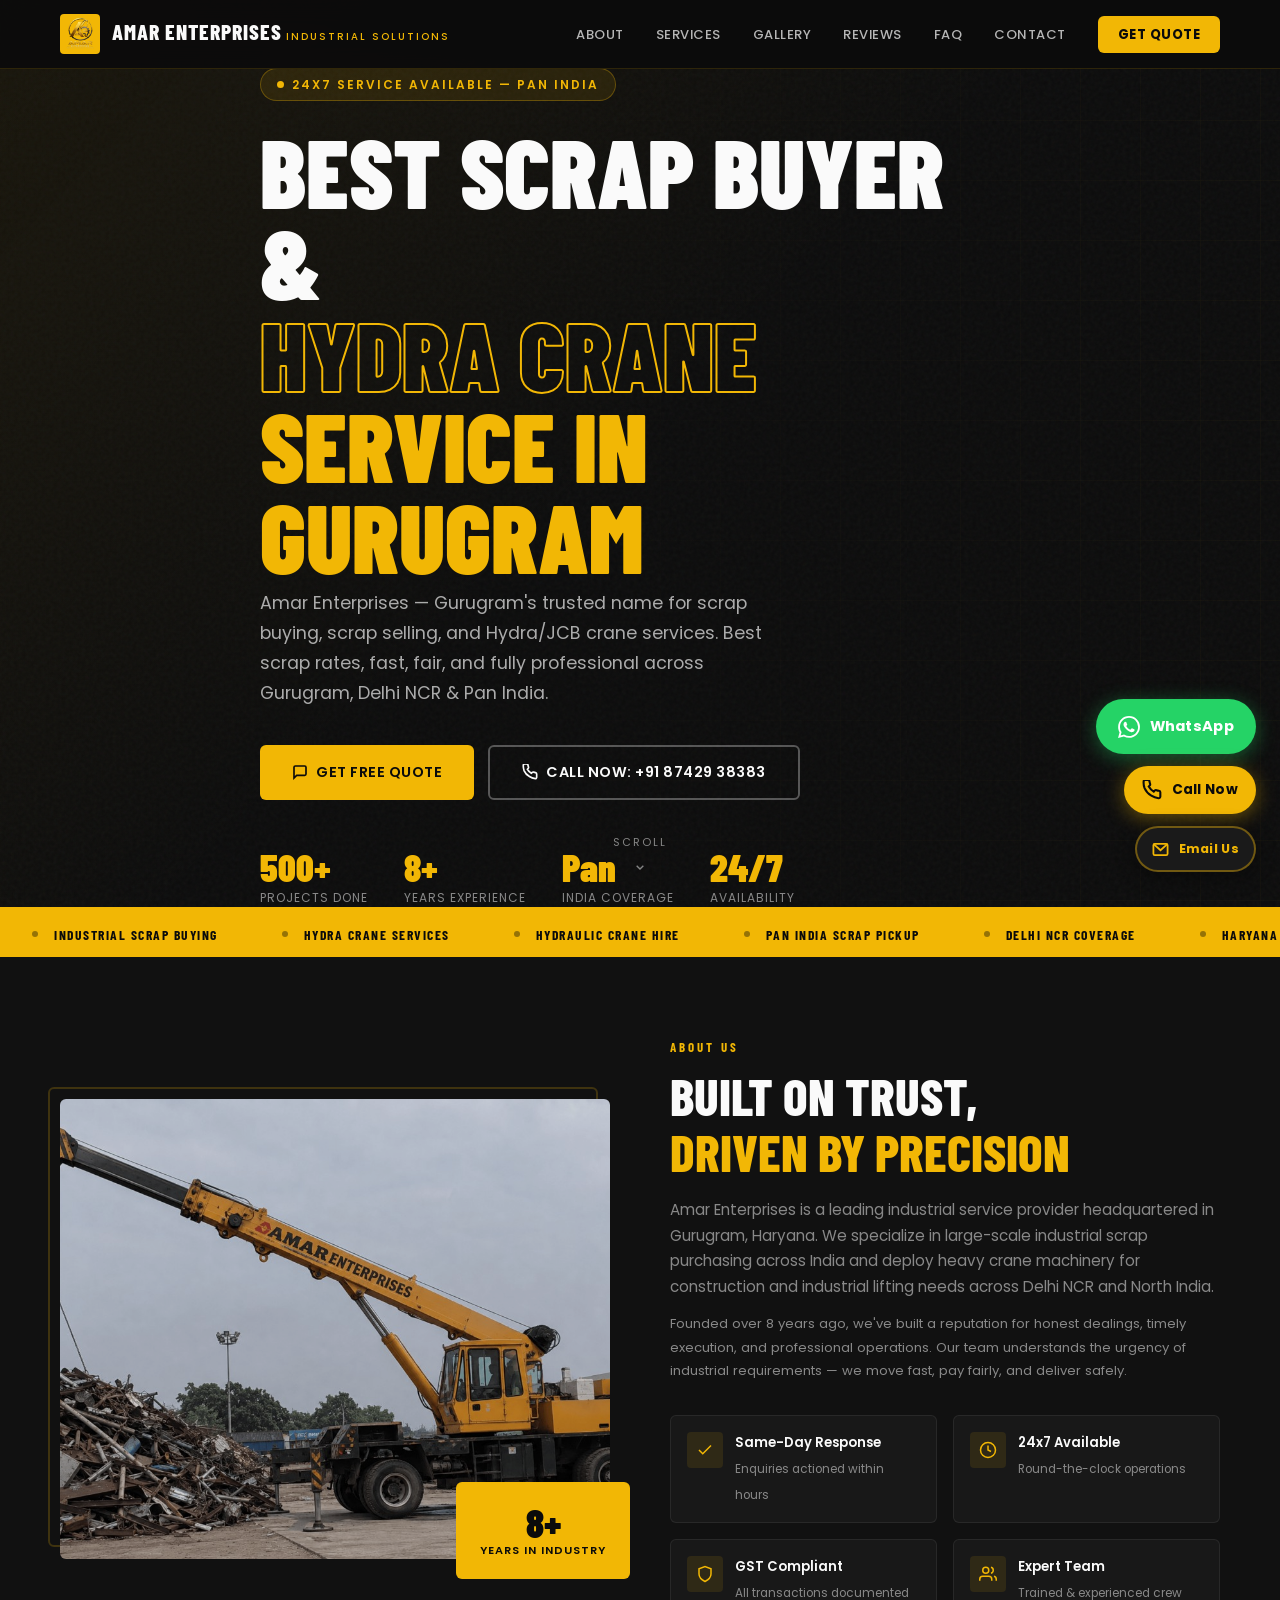
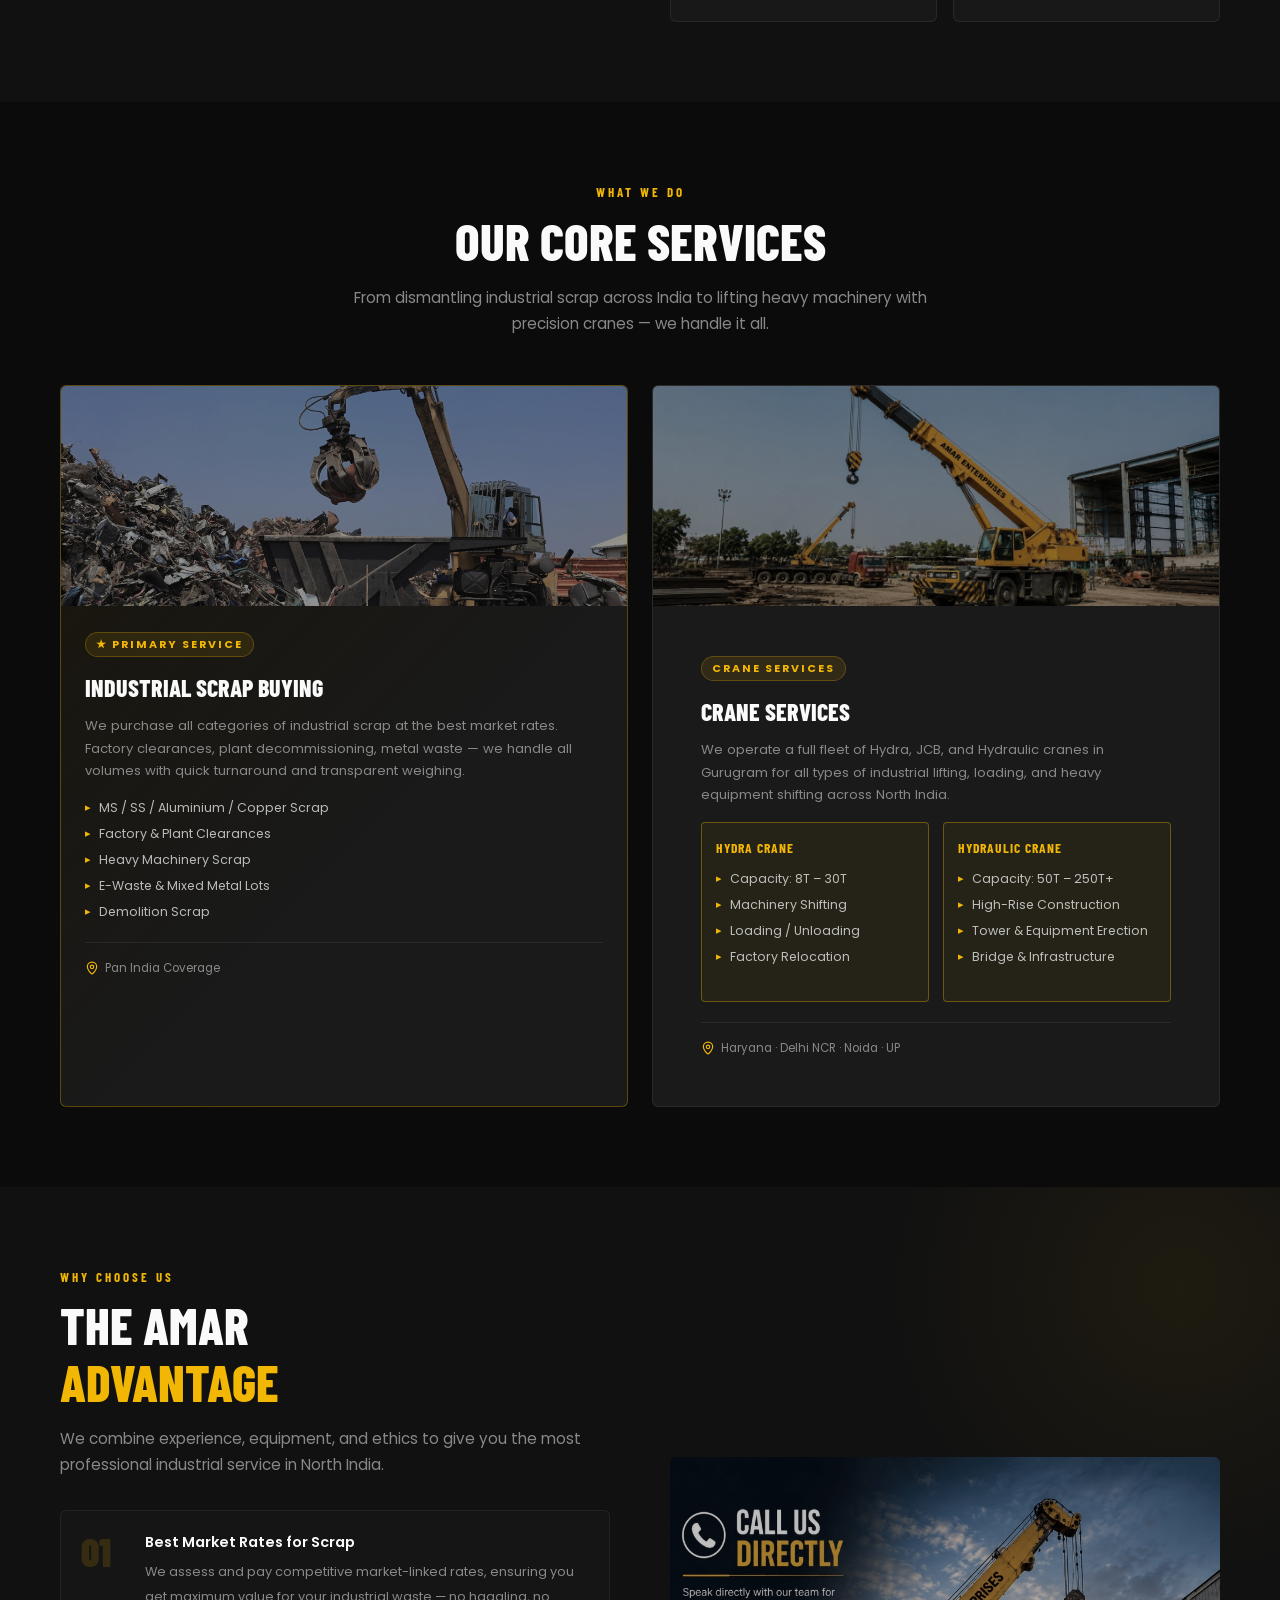
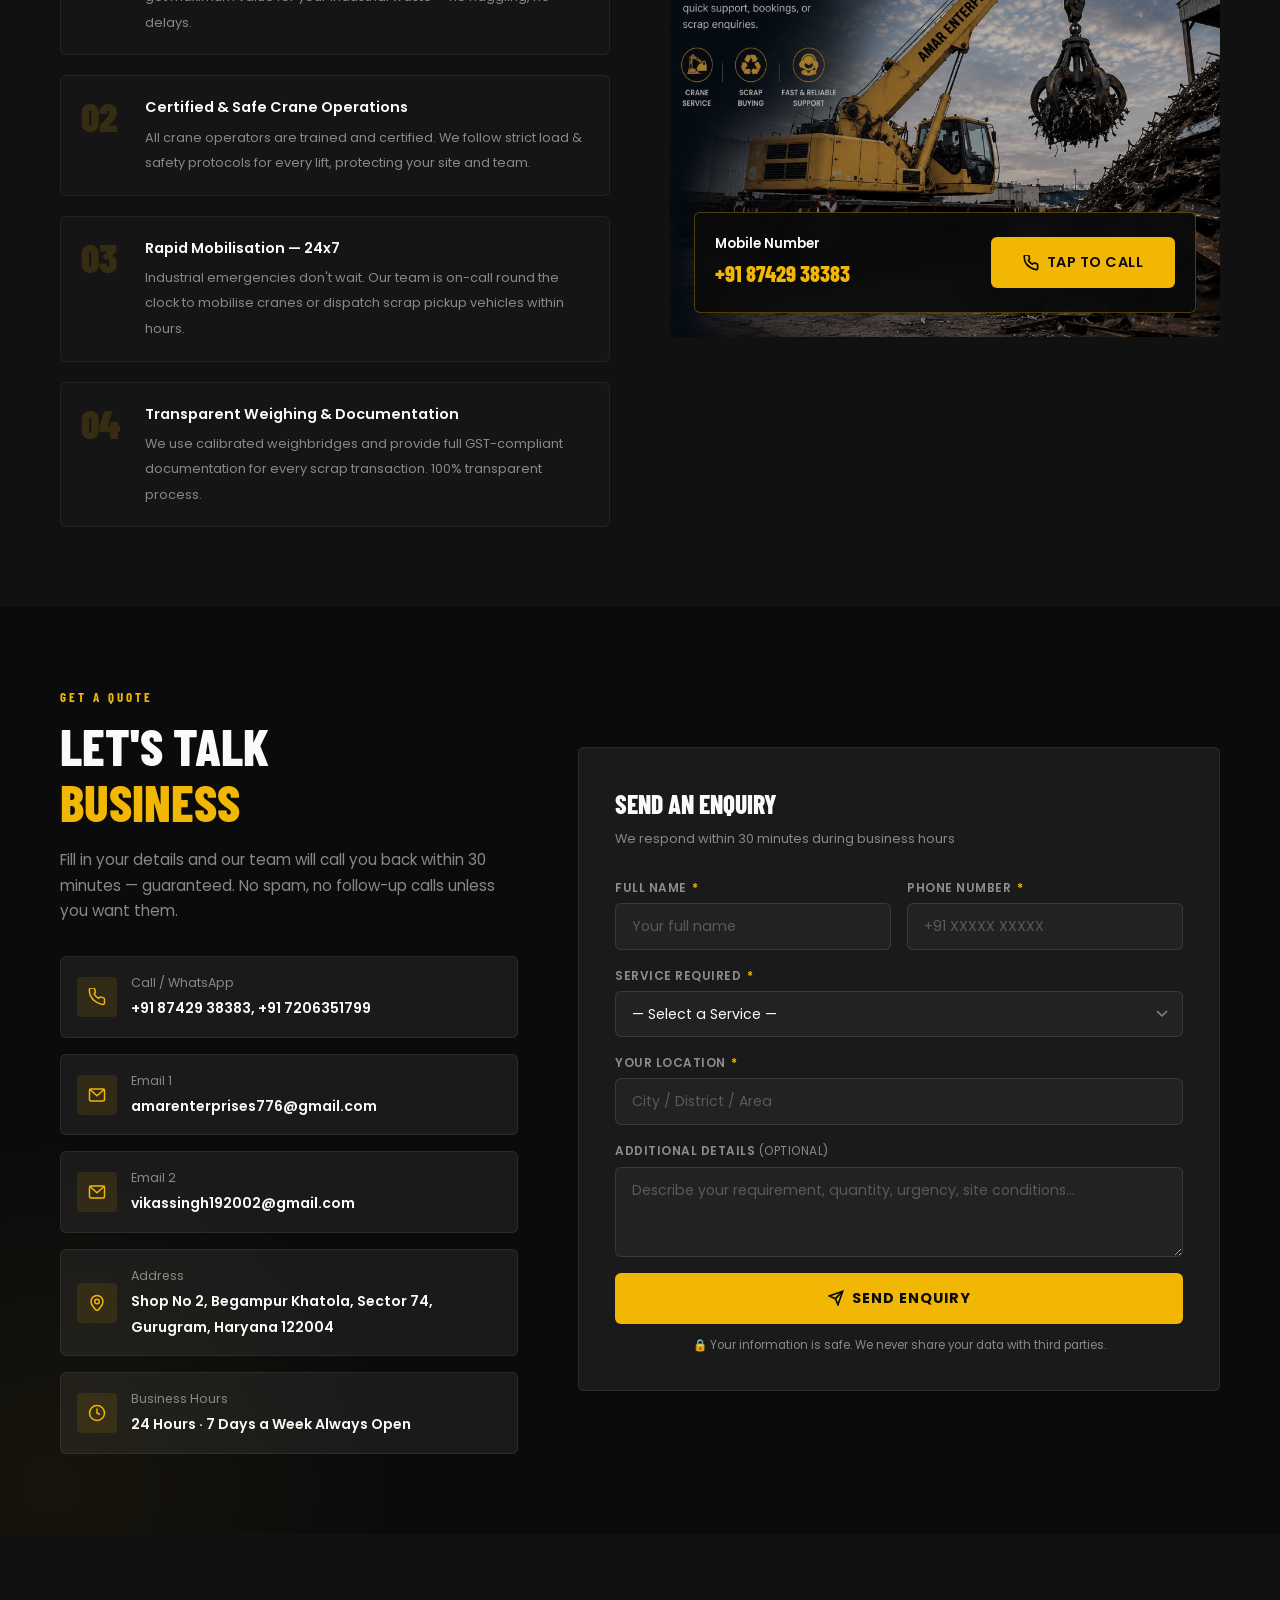
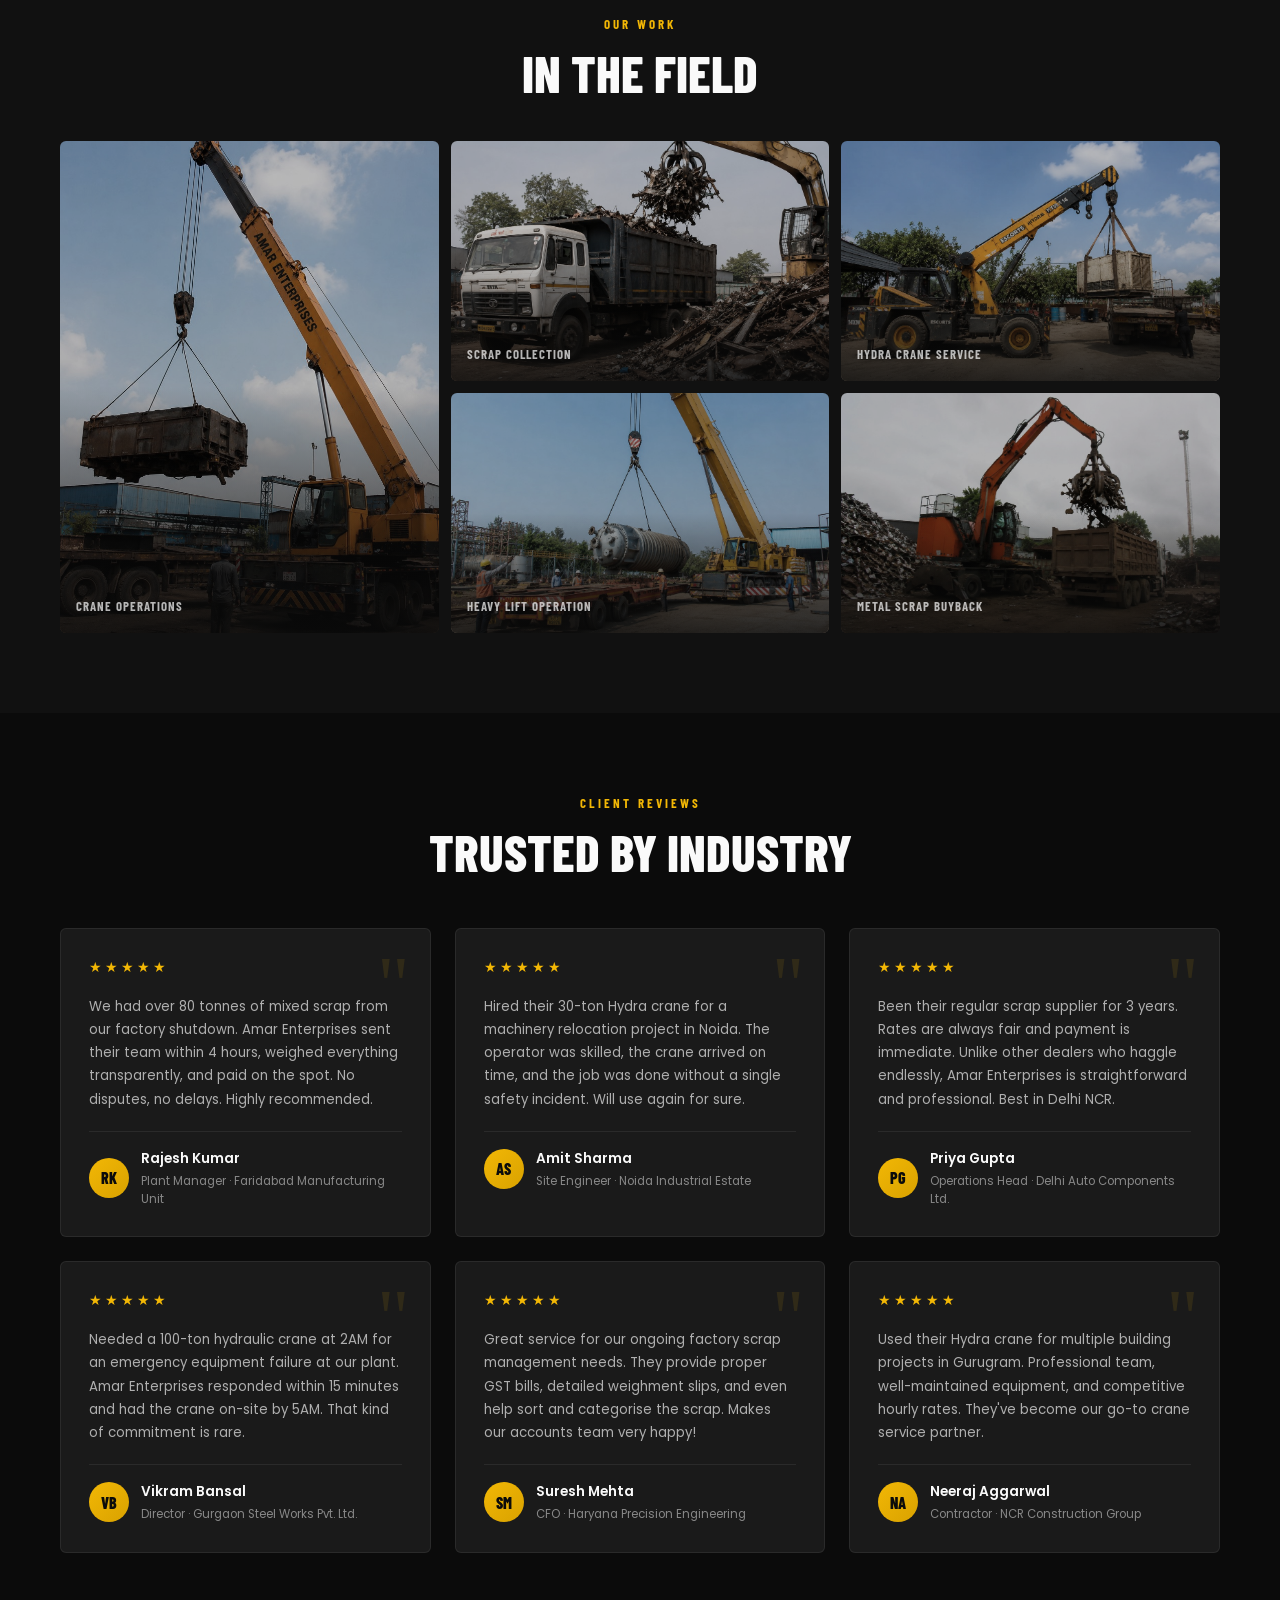
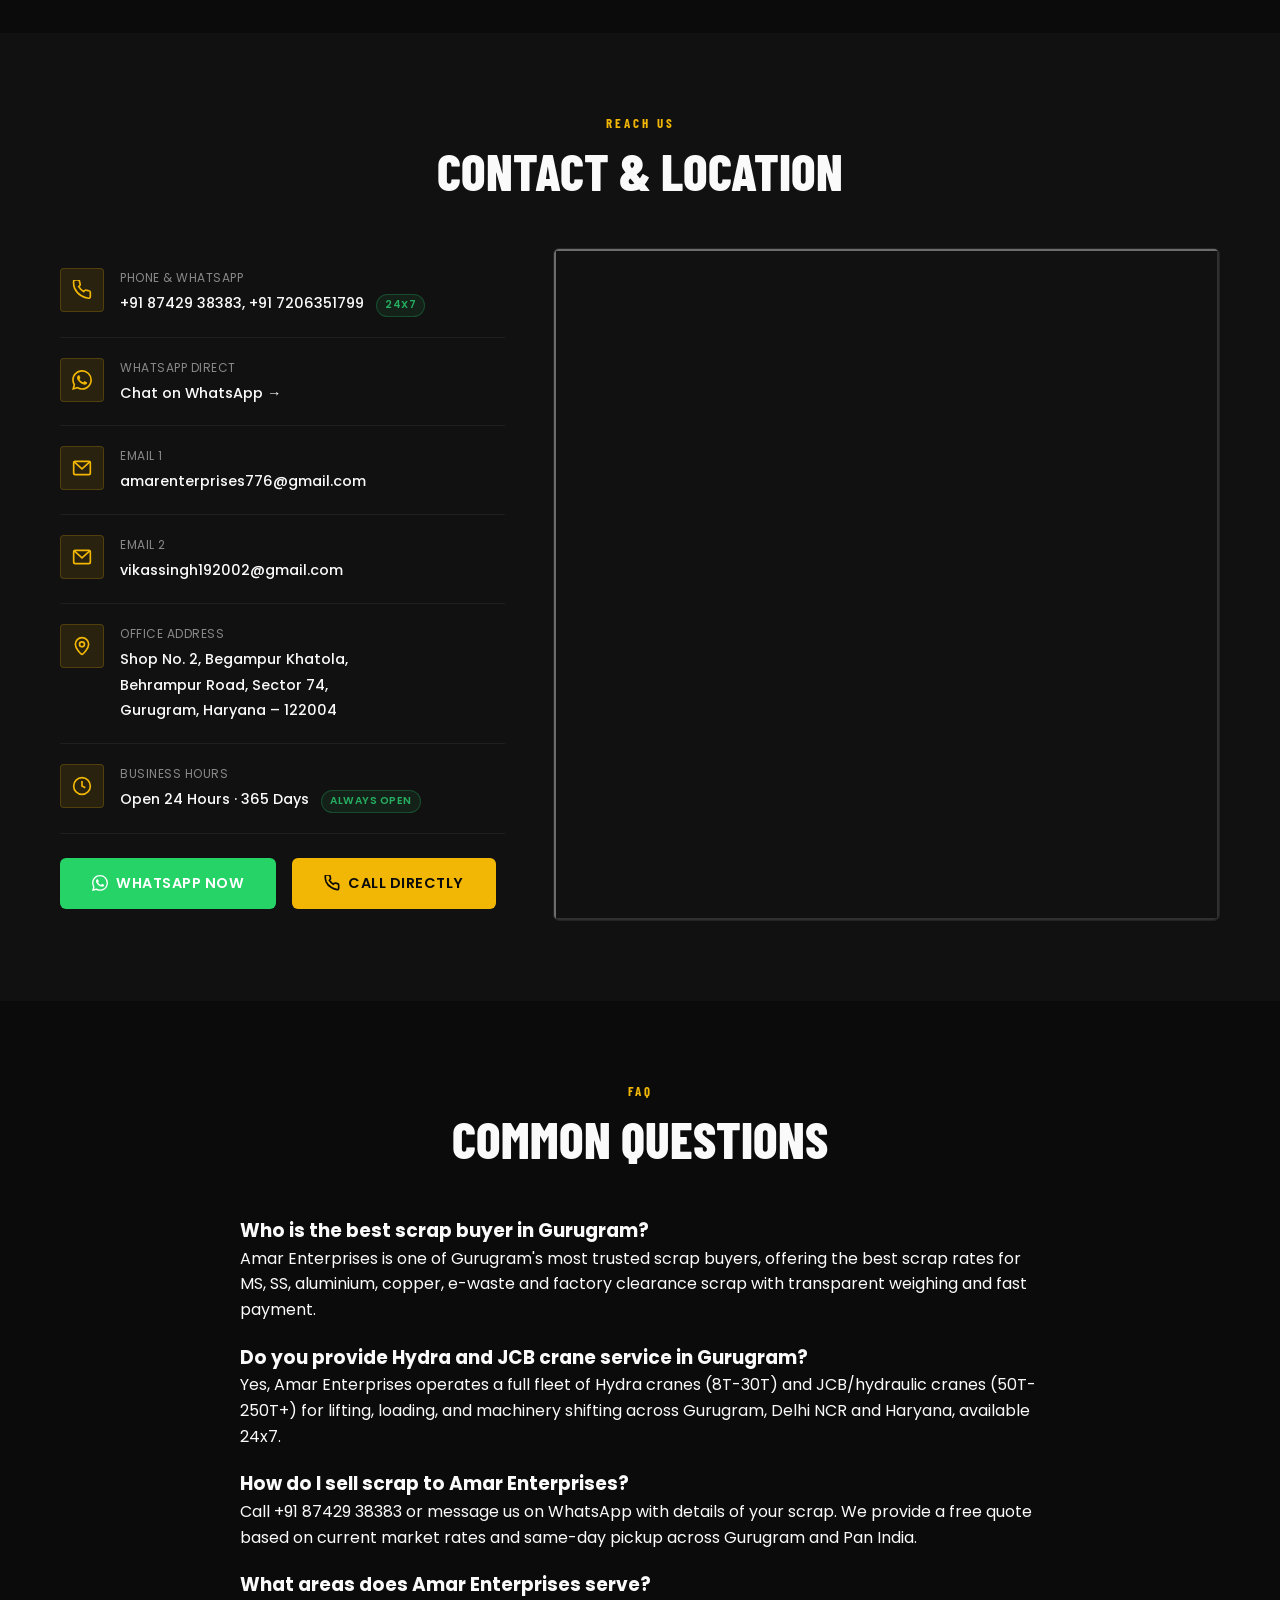
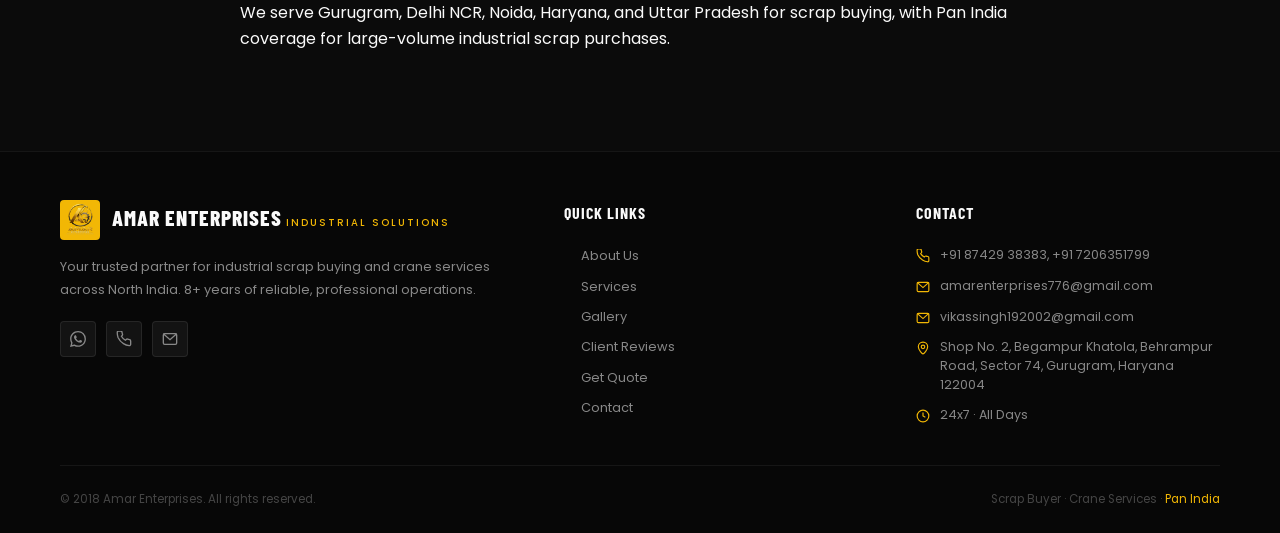
==== commit 0fec7fca: "Add files via upload" ====
--- a/index.html
+++ b/index.html
@@ -9,7 +9,7 @@
   <link rel="canonical" href="https://amarenterprises.online/" />
   <meta property="og:title" content="Best Scrap Buyer & Hydra Crane Service in Gurugram | Amar Enterprises" />
   <meta property="og:description" content="Gurugram's trusted scrap buyer and hydra/JCB crane service. Best rates, 24x7 availability, Pan India crane services." />
-  <meta property="og:image" content="https://amarenterprises.online/About%20Section.jpg" />
+  <meta property="og:image" content="https://amarenterprises.online/logo.png" />
   <meta property="og:url" content="https://amarenterprises.online/" />
   <meta property="og:type" content="website" />
   <meta name="robots" content="index, follow" />
@@ -17,6 +17,7 @@
   <link rel="preconnect" href="https://fonts.googleapis.com" />
   <link rel="preconnect" href="https://fonts.gstatic.com" crossorigin />
   <link href="https://fonts.googleapis.com/css2?family=Barlow+Condensed:wght@400;600;700;800;900&family=Poppins:wght@300;400;500;600;700&display=swap" rel="stylesheet" />
+  <link rel="icon" type="image/png" href="logo.png" />
   <link rel="stylesheet" href="styles.css" />
   <script type="application/ld+json">
   {
@@ -83,11 +84,7 @@
       <nav class="nav-inner">
         <a href="#hero" class="logo">
           <div class="logo-icon">
-            <svg viewBox="0 0 24 24" fill="none" xmlns="http://www.w3.org/2000/svg">
-              <path d="M3 22V8l9-6 9 6v14" stroke="#0B0B0B" stroke-width="2" stroke-linejoin="round"/>
-              <path d="M9 22V16h6v6" stroke="#0B0B0B" stroke-width="2" stroke-linejoin="round"/>
-              <path d="M12 3v4M8 9h8" stroke="#0B0B0B" stroke-width="1.5"/>
-            </svg>
+            <img src="logo.png" alt="Amar Enterprises Logo - Scrap Buyer & Crane Services Gurugram" style="width:100%;height:100%;object-fit:contain;" />
           </div>
           <div class="logo-text">
             <span class="name">Amar Enterprises</span>
@@ -841,7 +838,7 @@
       <div class="footer-grid">
         <div class="footer-about">
           <a href="#hero" class="logo">
-            <div class="logo-icon"><svg viewBox="0 0 24 24" fill="none" xmlns="http://www.w3.org/2000/svg"><path d="M3 22V8l9-6 9 6v14" stroke="#0B0B0B" stroke-width="2" stroke-linejoin="round"/><path d="M9 22V16h6v6" stroke="#0B0B0B" stroke-width="2" stroke-linejoin="round"/></svg></div>
+            <div class="logo-icon"><img src="logo.png" alt="Amar Enterprises Logo" style="width:100%;height:100%;object-fit:contain;" /></div>
             <div class="logo-text">
               <span class="name">Amar Enterprises</span>
               <span class="tagline">Industrial Solutions</span>
